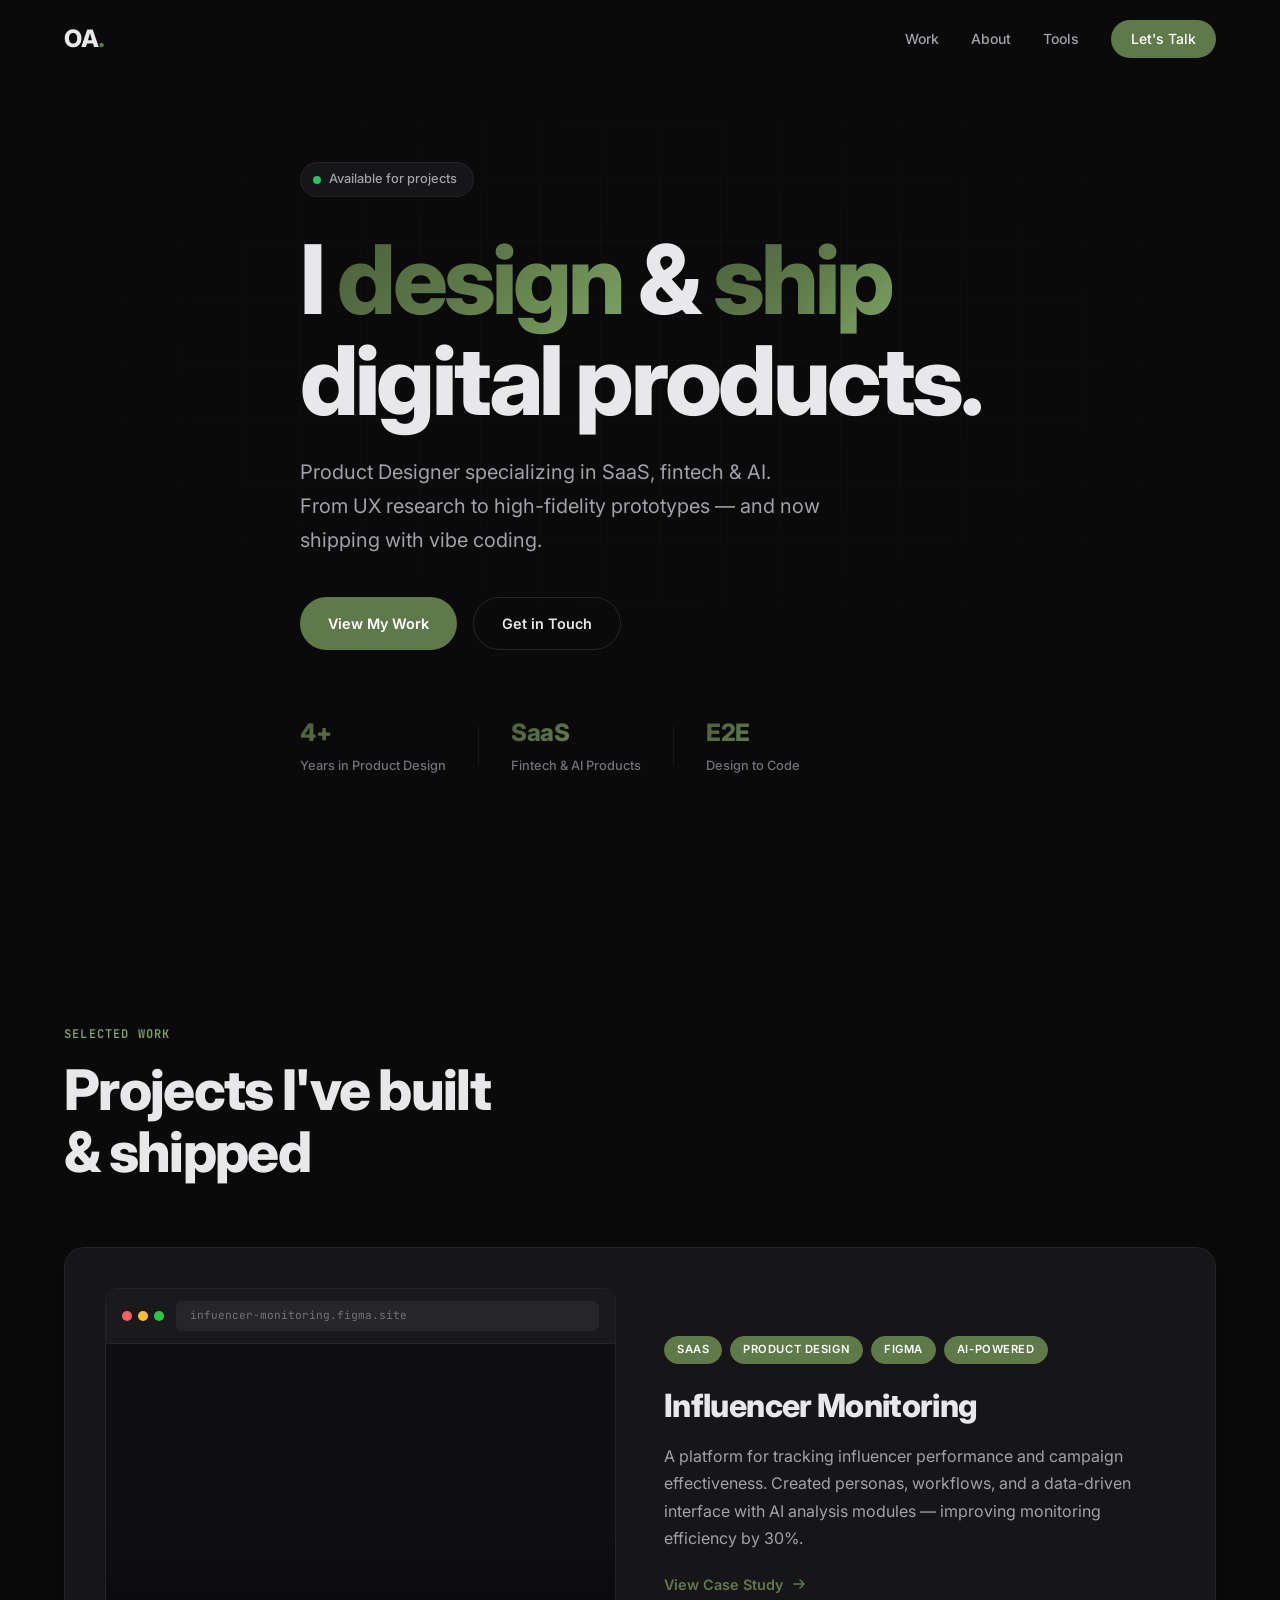
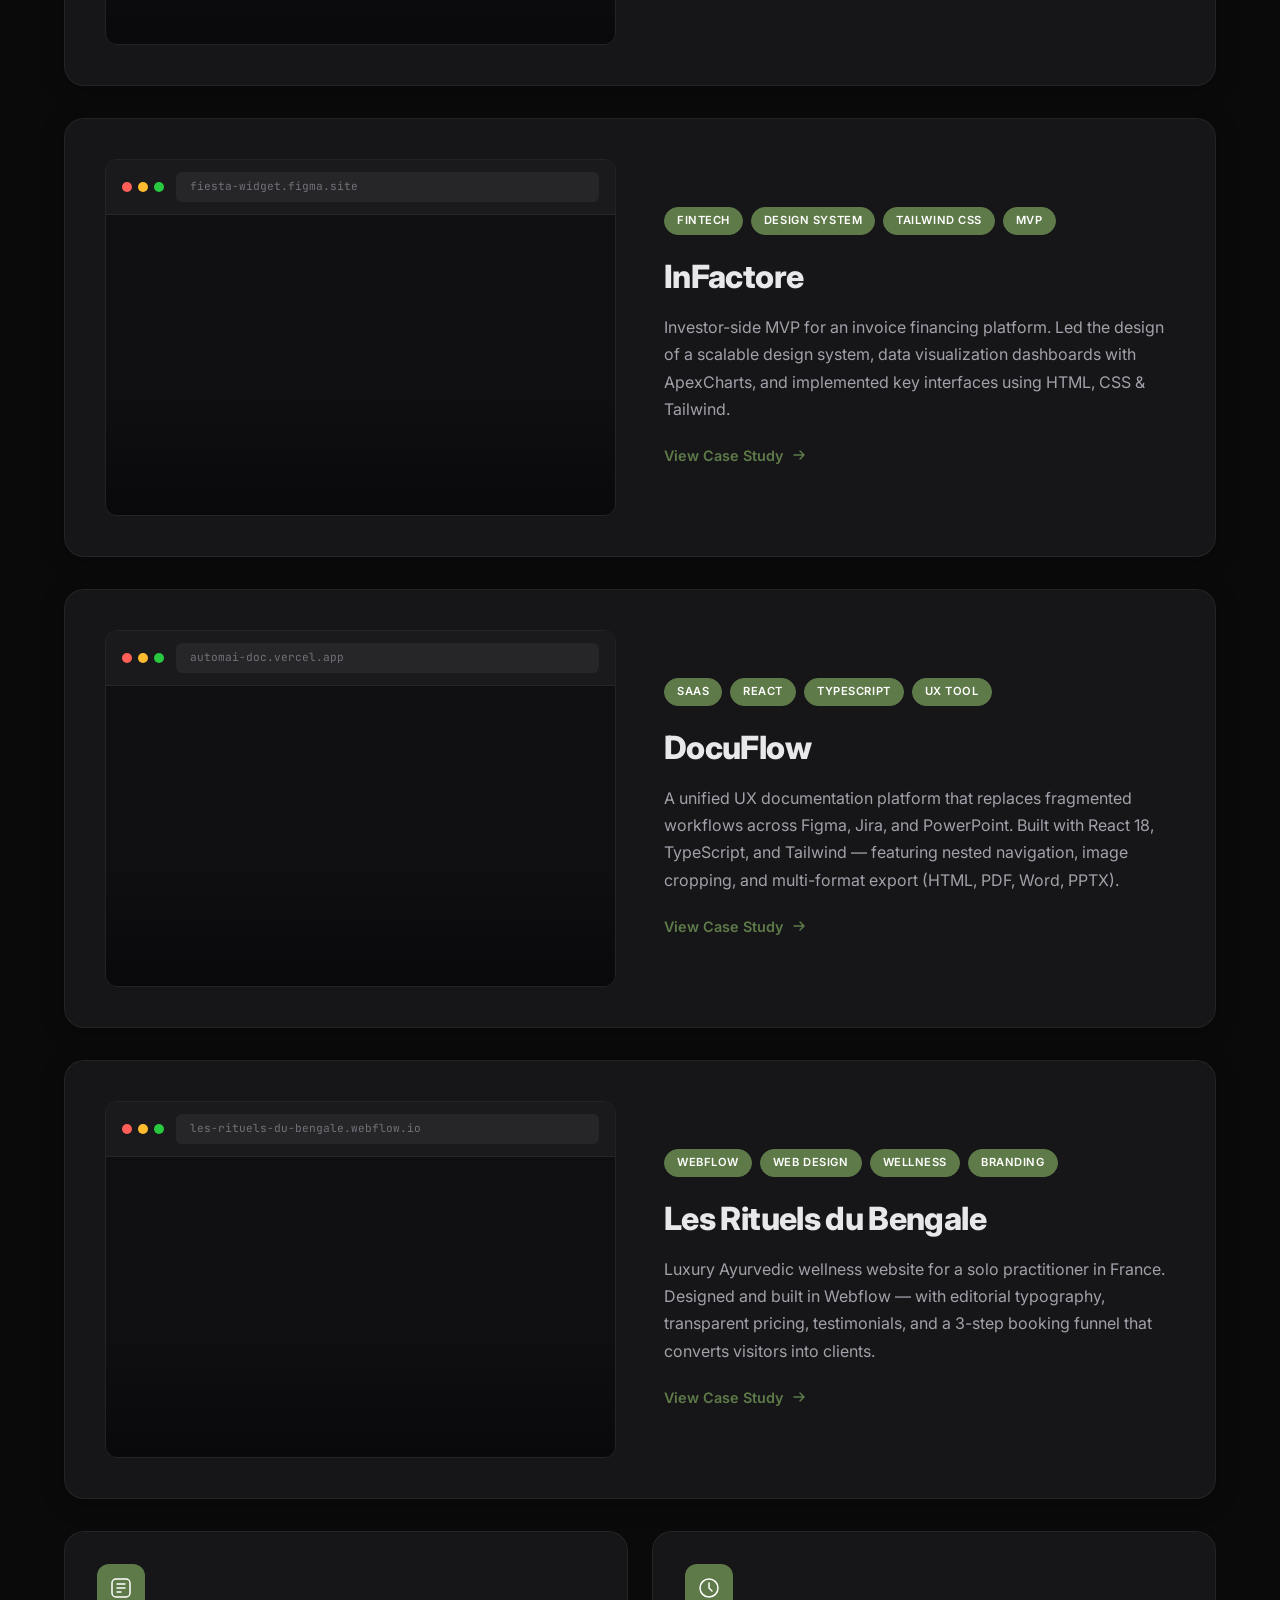
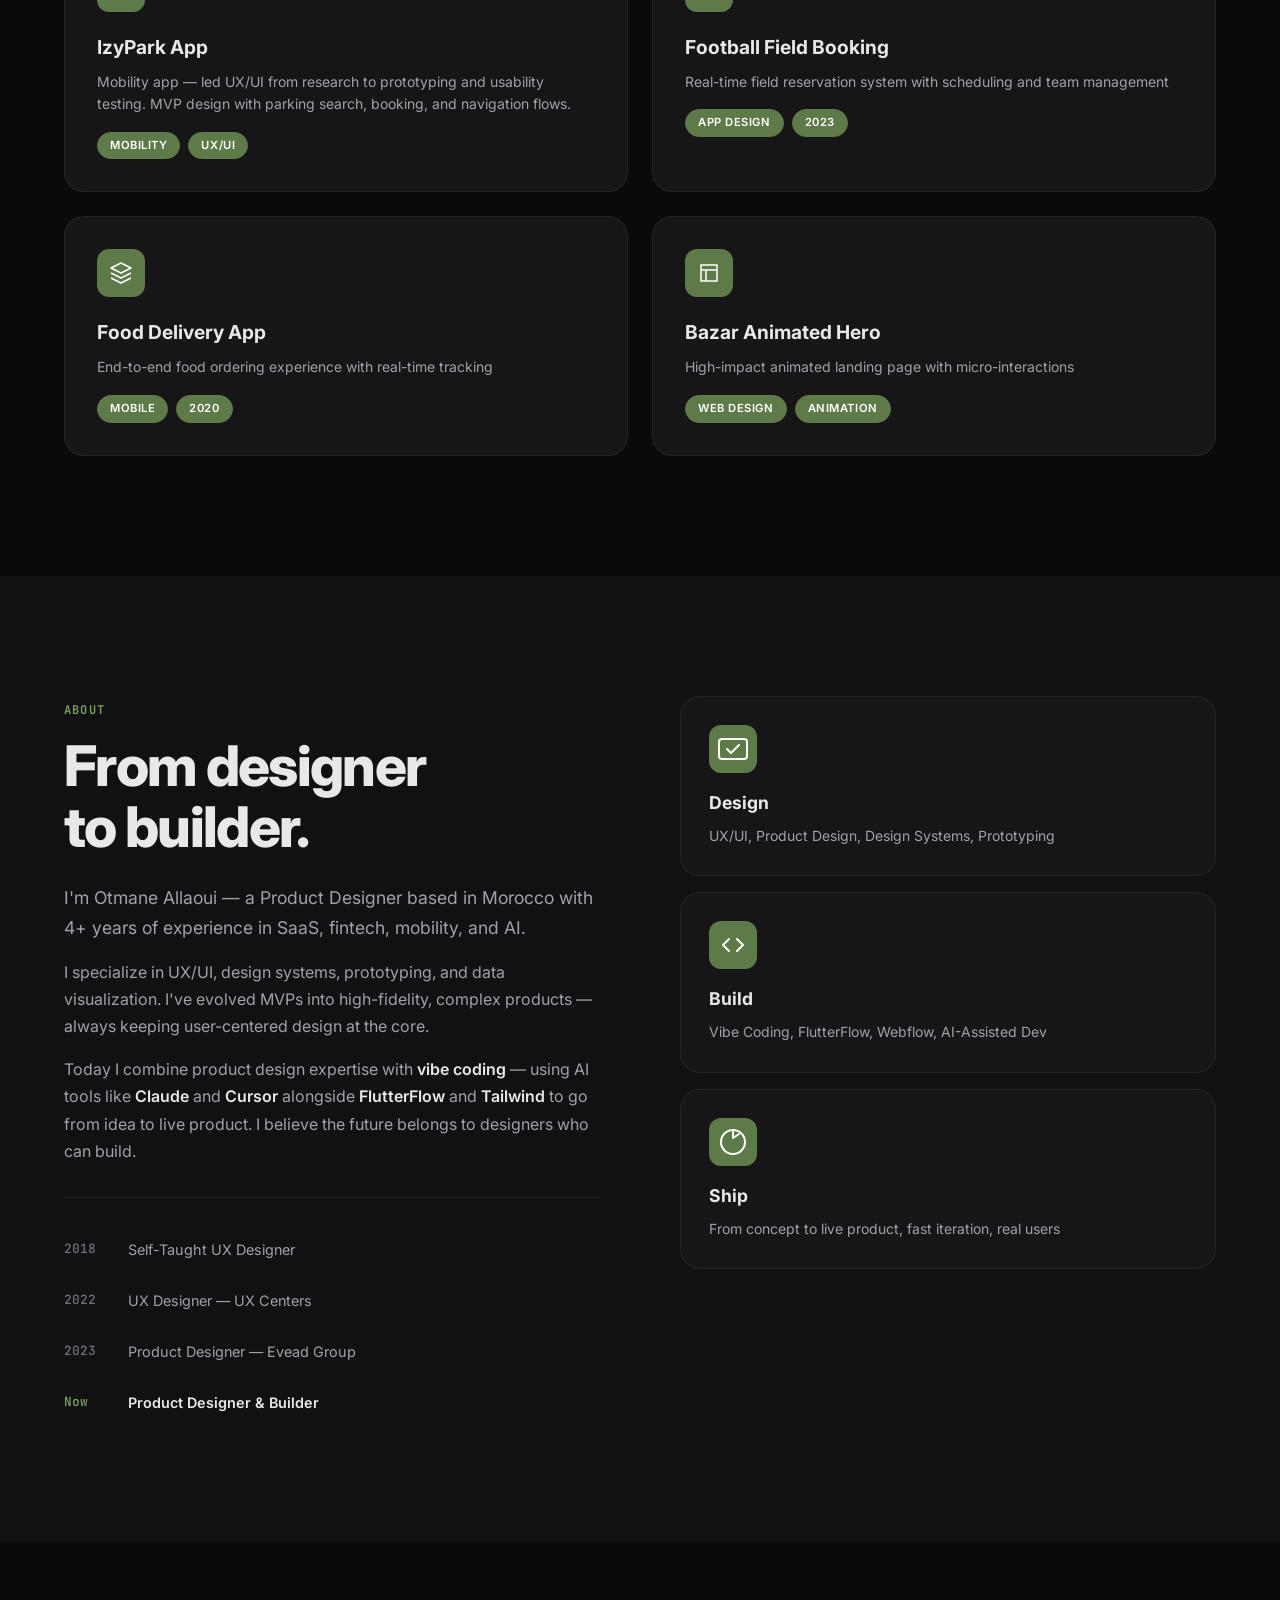
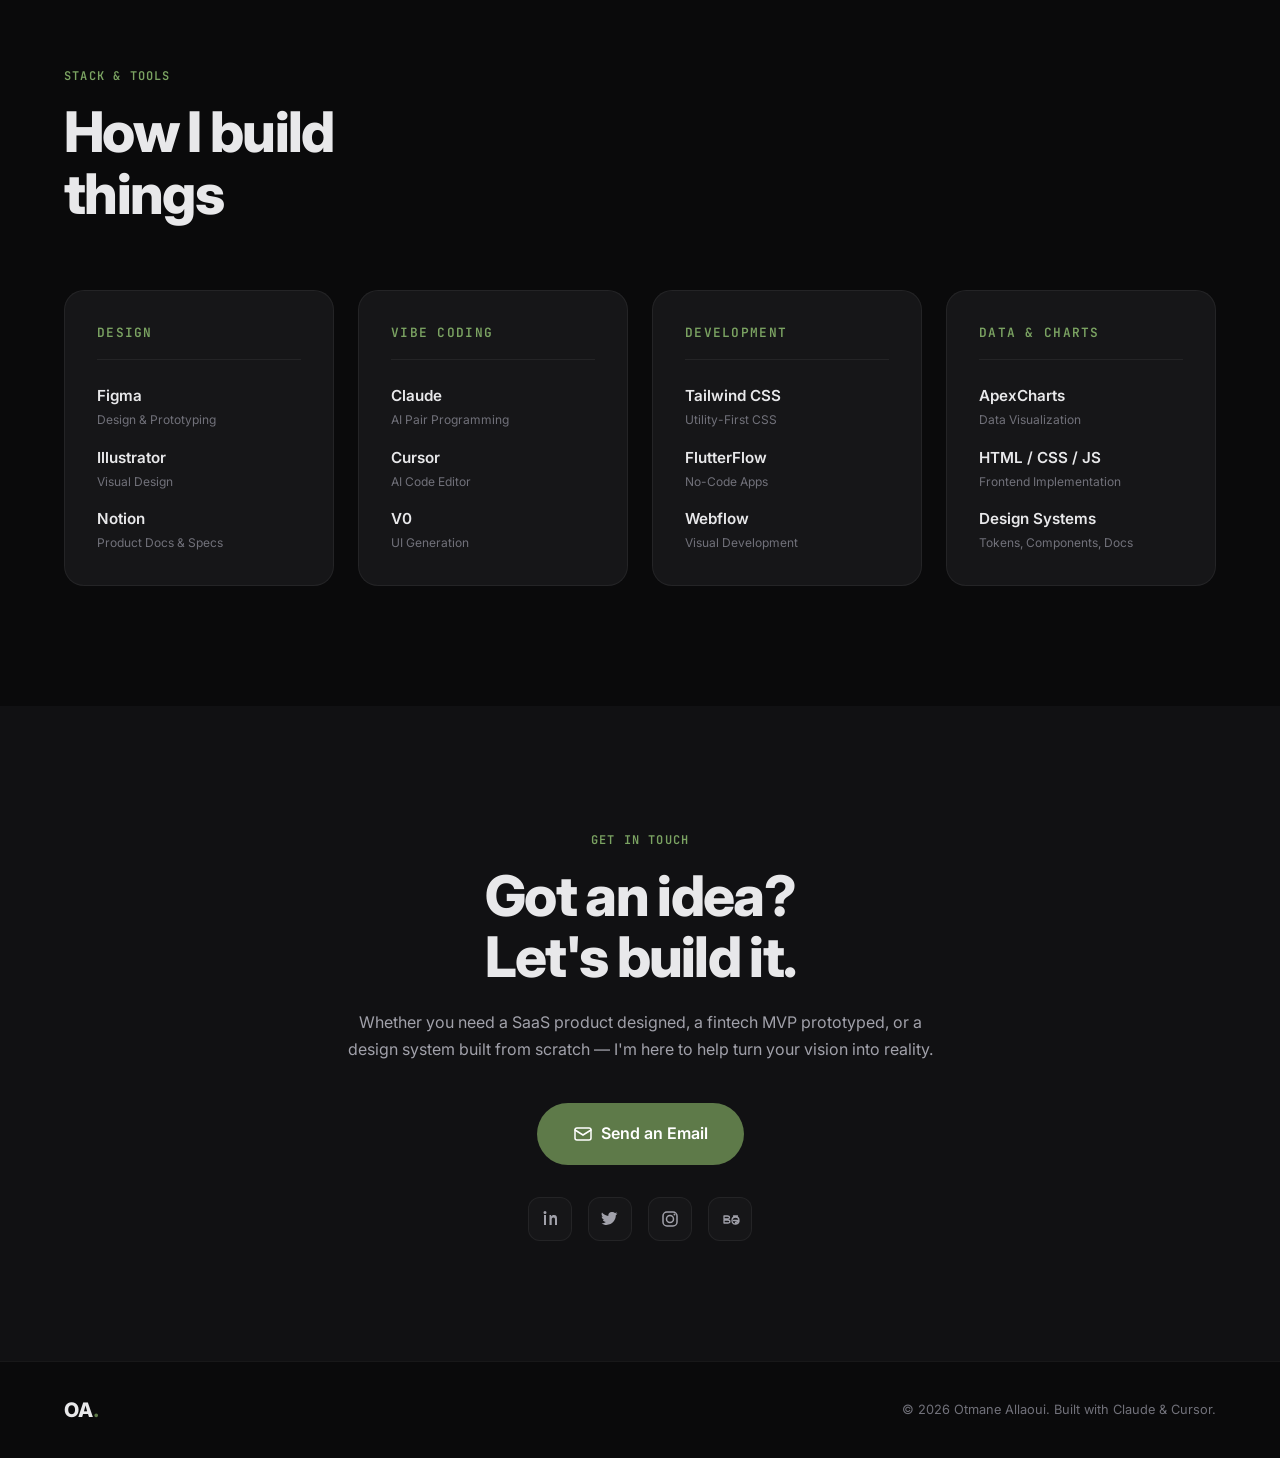
==== index.html @ 497d3f67 "Add Google Analytics (GA4) and Microsoft Clarity to all pages Both scripts added to all 6 HTML pages" ====
<!DOCTYPE html>
<html lang="en">
<head>
    <meta charset="UTF-8">
    <meta name="viewport" content="width=device-width, initial-scale=1.0">
    <title>Otmane Allaoui — Freelance Product Designer | SaaS, Fintech & AI UX/UI</title>
    <meta name="description" content="Freelance Product Designer specializing in SaaS, fintech, and AI products. 4+ years designing UX/UI, design systems, dashboards, and MVPs. Available for hire on Upwork.">
    <meta name="keywords" content="product designer, UX designer, UI designer, freelance designer, SaaS design, fintech UX, AI product design, design systems, Figma expert, dashboard design, MVP design, Upwork designer, Morocco">
    <meta name="author" content="Otmane Allaoui">
    <link rel="canonical" href="https://otmaneallaoui.com/">
    <link rel="icon" type="image/svg+xml" href="favicon.svg">
    <meta name="theme-color" content="#0a0a0b">
    <meta name="robots" content="index, follow">

    <!-- Open Graph / LinkedIn -->
    <meta property="og:type" content="website">
    <meta property="og:url" content="https://otmaneallaoui.com/">
    <meta property="og:title" content="Otmane Allaoui — Freelance Product Designer | SaaS, Fintech & AI">
    <meta property="og:description" content="Freelance Product Designer with 4+ years of experience in SaaS, fintech, and AI. I design and ship digital products — from UX research to high-fidelity prototypes to code.">
    <meta property="og:image" content="https://otmaneallaoui.com/og-image.png">
    <meta property="og:image:width" content="1200">
    <meta property="og:image:height" content="630">
    <meta property="og:locale" content="en_US">
    <meta property="og:site_name" content="Otmane Allaoui Portfolio">

    <!-- Twitter Card -->
    <meta name="twitter:card" content="summary_large_image">
    <meta name="twitter:site" content="@Otmaneallaoui_9">
    <meta name="twitter:creator" content="@Otmaneallaoui_9">
    <meta name="twitter:title" content="Otmane Allaoui — Freelance Product Designer | SaaS, Fintech & AI">
    <meta name="twitter:description" content="Freelance Product Designer with 4+ years of experience in SaaS, fintech, and AI. I design and ship digital products.">
    <meta name="twitter:image" content="https://otmaneallaoui.com/og-image.png">

    <!-- Structured Data: Person -->
    <script type="application/ld+json">
    {
        "@context": "https://schema.org",
        "@type": "Person",
        "name": "Otmane Allaoui",
        "url": "https://otmaneallaoui.com",
        "jobTitle": "Freelance Product Designer",
        "description": "Freelance Product Designer specializing in SaaS, fintech, and AI products. 4+ years of experience in UX/UI design, design systems, data visualization, and MVP development.",
        "knowsAbout": ["Product Design", "UX Design", "UI Design", "Design Systems", "SaaS", "Fintech", "AI Products", "Figma", "Tailwind CSS", "Data Visualization", "Prototyping", "FlutterFlow", "Webflow"],
        "sameAs": [
            "https://www.linkedin.com/in/otmane-allaoui/",
            "https://twitter.com/Otmaneallaoui_9",
            "https://www.instagram.com/allaoui_otmane"
        ],
        "address": {
            "@type": "PostalAddress",
            "addressCountry": "MA"
        },
        "email": "otmane.allaoui98@gmail.com"
    }
    </script>

    <!-- Structured Data: Portfolio -->
    <script type="application/ld+json">
    {
        "@context": "https://schema.org",
        "@type": "WebSite",
        "name": "Otmane Allaoui — Product Design Portfolio",
        "url": "https://otmaneallaoui.com",
        "description": "Portfolio of Otmane Allaoui, a freelance Product Designer specializing in SaaS, fintech, and AI UX/UI design.",
        "author": {
            "@type": "Person",
            "name": "Otmane Allaoui"
        }
    }
    </script>

    <link rel="preconnect" href="https://fonts.googleapis.com">
    <link rel="preconnect" href="https://fonts.gstatic.com" crossorigin>
    <link href="https://fonts.googleapis.com/css2?family=Inter:wght@300;400;500;600;700;800&family=JetBrains+Mono:wght@400;500&display=swap" rel="stylesheet">
    <link rel="stylesheet" href="styles.css">

    <!-- Google Analytics (GA4) — Replace G-XXXXXXXXXX with your Measurement ID -->
    <script async src="https://www.googletagmanager.com/gtag/js?id=G-XXXXXXXXXX"></script>
    <script>
      window.dataLayer = window.dataLayer || [];
      function gtag(){dataLayer.push(arguments);}
      gtag('js', new Date());
      gtag('config', 'G-XXXXXXXXXX');
    </script>

    <!-- Microsoft Clarity — Replace XXXXXXXXXX with your Clarity Project ID -->
    <script type="text/javascript">
      (function(c,l,a,r,i,t,y){
        c[a]=c[a]||function(){(c[a].q=c[a].q||[]).push(arguments)};
        t=l.createElement(r);t.async=1;t.src="https://www.clarity.ms/tag/"+i;
        y=l.getElementsByTagName(r)[0];y.parentNode.insertBefore(t,y);
      })(window,document,"clarity","script","XXXXXXXXXX");
    </script>
</head>
<body>
    <!-- Cursor follower -->
    <div class="cursor-glow" id="cursorGlow"></div>

    <!-- Navigation -->
    <header>
    <nav class="nav" id="nav">
        <div class="nav-inner">
            <a href="#" class="nav-logo">OA<span class="accent">.</span></a>
            <div class="nav-links">
                <a href="#work">Work</a>
                <a href="#about">About</a>
                <a href="#tools">Tools</a>
                <a href="#contact" class="nav-cta">Let's Talk</a>
            </div>
            <button class="nav-toggle" id="navToggle" aria-label="Menu">
                <span></span><span></span>
            </button>
        </div>
    </nav>
    </header>

    <main>

    <!-- Mobile Menu -->
    <div class="mobile-menu" id="mobileMenu">
        <a href="#work">Work</a>
        <a href="#about">About</a>
        <a href="#tools">Tools</a>
        <a href="#contact">Let's Talk</a>
    </div>

    <!-- Hero Section -->
    <section class="hero">
        <div class="hero-content">
            <div class="hero-badge" data-animate="fade-up">
                <span class="badge-dot"></span>
                Available for projects
            </div>
            <h1 data-animate="fade-up" data-delay="100">
                I <span class="gradient-text">design</span> & <span class="gradient-text">ship</span><br>
                digital products.
            </h1>
            <p class="hero-sub" data-animate="fade-up" data-delay="200">
                Product Designer specializing in SaaS, fintech & AI.<br class="hide-mobile">
                From UX research to high-fidelity prototypes — and now shipping with vibe coding.
            </p>
            <div class="hero-actions" data-animate="fade-up" data-delay="300">
                <a href="#work" class="btn btn-primary">View My Work</a>
                <a href="#contact" class="btn btn-ghost">Get in Touch</a>
            </div>
            <div class="hero-stats" data-animate="fade-up" data-delay="400">
                <div class="stat">
                    <span class="stat-number">4+</span>
                    <span class="stat-label">Years in Product Design</span>
                </div>
                <div class="stat-divider"></div>
                <div class="stat">
                    <span class="stat-number">SaaS</span>
                    <span class="stat-label">Fintech &amp; AI Products</span>
                </div>
                <div class="stat-divider"></div>
                <div class="stat">
                    <span class="stat-number">E2E</span>
                    <span class="stat-label">Design to Code</span>
                </div>
            </div>
        </div>
        <div class="hero-grid-bg"></div>
    </section>

    <!-- Work / Projects Section -->
    <section class="section" id="work">
        <div class="container">
            <div class="section-header" data-animate="fade-up">
                <span class="section-label">Selected Work</span>
                <h2>Projects I've built<br>& shipped</h2>
            </div>

            <!-- Featured Project 1: Influencer Monitoring -->
            <a href="case-influencer-monitoring.html" class="project-card featured" data-animate="fade-up">
                <div class="project-card-visual">
                    <div class="project-live-preview">
                        <div class="mockup-browser">
                            <div class="browser-dots"><span></span><span></span><span></span></div>
                            <div class="browser-url">infuencer-monitoring.figma.site</div>
                        </div>
                        <div class="live-preview-frame">
                            <iframe src="https://infuencer-monitoring.figma.site" loading="lazy" title="Influencer Monitoring Preview"></iframe>
                            <div class="live-preview-overlay"></div>
                        </div>
                    </div>
                </div>
                <div class="project-card-info">
                    <div class="project-tags">
                        <span class="tag">SaaS</span>
                        <span class="tag">Product Design</span>
                        <span class="tag">Figma</span>
                        <span class="tag">AI-Powered</span>
                    </div>
                    <h3>Influencer Monitoring</h3>
                    <p>A platform for tracking influencer performance and campaign effectiveness. Created personas, workflows, and a data-driven interface with AI analysis modules — improving monitoring efficiency by 30%.</p>
                    <span class="project-link">View Case Study <svg width="16" height="16" viewBox="0 0 16 16" fill="none"><path d="M3 8h10M9 4l4 4-4 4" stroke="currentColor" stroke-width="1.5" stroke-linecap="round" stroke-linejoin="round"/></svg></span>
                </div>
            </a>

            <!-- Featured Project 2: InFactore -->
            <a href="case-infacto.html" class="project-card featured" data-animate="fade-up">
                <div class="project-card-visual">
                    <div class="project-live-preview">
                        <div class="mockup-browser">
                            <div class="browser-dots"><span></span><span></span><span></span></div>
                            <div class="browser-url">fiesta-widget.figma.site</div>
                        </div>
                        <div class="live-preview-frame">
                            <iframe src="https://fiesta-widget-31934268.figma.site/" loading="lazy" title="Infacto Live Preview"></iframe>
                            <div class="live-preview-overlay"></div>
                        </div>
                    </div>
                </div>
                <div class="project-card-info">
                    <div class="project-tags">
                        <span class="tag">Fintech</span>
                        <span class="tag">Design System</span>
                        <span class="tag">Tailwind CSS</span>
                        <span class="tag">MVP</span>
                    </div>
                    <h3>InFactore</h3>
                    <p>Investor-side MVP for an invoice financing platform. Led the design of a scalable design system, data visualization dashboards with ApexCharts, and implemented key interfaces using HTML, CSS & Tailwind.</p>
                    <span class="project-link">View Case Study <svg width="16" height="16" viewBox="0 0 16 16" fill="none"><path d="M3 8h10M9 4l4 4-4 4" stroke="currentColor" stroke-width="1.5" stroke-linecap="round" stroke-linejoin="round"/></svg></span>
                </div>
            </a>

            <!-- Featured Project 3: DocuFlow -->
            <a href="case-docuflow.html" class="project-card featured" data-animate="fade-up">
                <div class="project-card-visual">
                    <div class="project-live-preview">
                        <div class="mockup-browser">
                            <div class="browser-dots"><span></span><span></span><span></span></div>
                            <div class="browser-url">automai-doc.vercel.app</div>
                        </div>
                        <div class="live-preview-frame">
                            <iframe src="https://automai-doc.vercel.app/" loading="lazy" title="DocuFlow UX Documentation Preview"></iframe>
                            <div class="live-preview-overlay"></div>
                        </div>
                    </div>
                </div>
                <div class="project-card-info">
                    <div class="project-tags">
                        <span class="tag">SaaS</span>
                        <span class="tag">React</span>
                        <span class="tag">TypeScript</span>
                        <span class="tag">UX Tool</span>
                    </div>
                    <h3>DocuFlow</h3>
                    <p>A unified UX documentation platform that replaces fragmented workflows across Figma, Jira, and PowerPoint. Built with React 18, TypeScript, and Tailwind — featuring nested navigation, image cropping, and multi-format export (HTML, PDF, Word, PPTX).</p>
                    <span class="project-link">View Case Study <svg width="16" height="16" viewBox="0 0 16 16" fill="none"><path d="M3 8h10M9 4l4 4-4 4" stroke="currentColor" stroke-width="1.5" stroke-linecap="round" stroke-linejoin="round"/></svg></span>
                </div>
            </a>

            <!-- Featured Project 4: Les Rituels du Bengale -->
            <a href="case-rituels-du-bengale.html" class="project-card featured" data-animate="fade-up">
                <div class="project-card-visual">
                    <div class="project-live-preview">
                        <div class="mockup-browser">
                            <div class="browser-dots"><span></span><span></span><span></span></div>
                            <div class="browser-url">les-rituels-du-bengale.webflow.io</div>
                        </div>
                        <div class="live-preview-frame">
                            <iframe src="https://les-rituels-du-bengale.webflow.io/" loading="lazy" title="Les Rituels du Bengale Preview"></iframe>
                            <div class="live-preview-overlay"></div>
                        </div>
                    </div>
                </div>
                <div class="project-card-info">
                    <div class="project-tags">
                        <span class="tag">Webflow</span>
                        <span class="tag">Web Design</span>
                        <span class="tag">Wellness</span>
                        <span class="tag">Branding</span>
                    </div>
                    <h3>Les Rituels du Bengale</h3>
                    <p>Luxury Ayurvedic wellness website for a solo practitioner in France. Designed and built in Webflow — with editorial typography, transparent pricing, testimonials, and a 3-step booking funnel that converts visitors into clients.</p>
                    <span class="project-link">View Case Study <svg width="16" height="16" viewBox="0 0 16 16" fill="none"><path d="M3 8h10M9 4l4 4-4 4" stroke="currentColor" stroke-width="1.5" stroke-linecap="round" stroke-linejoin="round"/></svg></span>
                </div>
            </a>

            <!-- Other Projects Grid -->
            <div class="projects-grid" data-animate="fade-up">
                <div class="project-card-small">
                    <div class="project-icon">
                        <svg width="24" height="24" viewBox="0 0 24 24" fill="none"><rect x="3" y="3" width="18" height="18" rx="4" stroke="currentColor" stroke-width="1.5"/><path d="M8 12h8M8 8h8M8 16h4" stroke="currentColor" stroke-width="1.5" stroke-linecap="round"/></svg>
                    </div>
                    <h4>IzyPark App</h4>
                    <p>Mobility app — led UX/UI from research to prototyping and usability testing. MVP design with parking search, booking, and navigation flows.</p>
                    <div class="project-tags">
                        <span class="tag">Mobility</span>
                        <span class="tag">UX/UI</span>
                    </div>
                </div>
                <div class="project-card-small">
                    <div class="project-icon">
                        <svg width="24" height="24" viewBox="0 0 24 24" fill="none"><circle cx="12" cy="12" r="9" stroke="currentColor" stroke-width="1.5"/><path d="M12 7v5l3 3" stroke="currentColor" stroke-width="1.5" stroke-linecap="round"/></svg>
                    </div>
                    <h4>Football Field Booking</h4>
                    <p>Real-time field reservation system with scheduling and team management</p>
                    <div class="project-tags">
                        <span class="tag">App Design</span>
                        <span class="tag">2023</span>
                    </div>
                </div>
                <div class="project-card-small">
                    <div class="project-icon">
                        <svg width="24" height="24" viewBox="0 0 24 24" fill="none"><path d="M12 2L2 7l10 5 10-5-10-5z" stroke="currentColor" stroke-width="1.5" stroke-linejoin="round"/><path d="M2 17l10 5 10-5M2 12l10 5 10-5" stroke="currentColor" stroke-width="1.5" stroke-linejoin="round"/></svg>
                    </div>
                    <h4>Food Delivery App</h4>
                    <p>End-to-end food ordering experience with real-time tracking</p>
                    <div class="project-tags">
                        <span class="tag">Mobile</span>
                        <span class="tag">2020</span>
                    </div>
                </div>
                <div class="project-card-small">
                    <div class="project-icon">
                        <svg width="24" height="24" viewBox="0 0 24 24" fill="none"><path d="M4 4h16v16H4z" stroke="currentColor" stroke-width="1.5"/><path d="M4 9h16M9 9v11" stroke="currentColor" stroke-width="1.5"/></svg>
                    </div>
                    <h4>Bazar Animated Hero</h4>
                    <p>High-impact animated landing page with micro-interactions</p>
                    <div class="project-tags">
                        <span class="tag">Web Design</span>
                        <span class="tag">Animation</span>
                    </div>
                </div>
            </div>
        </div>
    </section>

    <!-- About Section -->
    <section class="section section-dark" id="about">
        <div class="container">
            <div class="about-grid">
                <div class="about-content" data-animate="fade-up">
                    <span class="section-label">About</span>
                    <h2>From designer<br>to builder.</h2>
                    <p class="about-lead">
                        I'm Otmane Allaoui — a Product Designer based in Morocco with 4+ years of experience in SaaS, fintech, mobility, and AI.
                    </p>
                    <p>
                        I specialize in UX/UI, design systems, prototyping, and data visualization. I've evolved MVPs into high-fidelity, complex products — always keeping user-centered design at the core.
                    </p>
                    <p>
                        Today I combine product design expertise with <strong>vibe coding</strong> — using AI tools like <strong>Claude</strong> and <strong>Cursor</strong> alongside <strong>FlutterFlow</strong> and <strong>Tailwind</strong> to go from idea to live product. I believe the future belongs to designers who can build.
                    </p>
                    <div class="about-timeline">
                        <div class="timeline-item">
                            <span class="timeline-year">2018</span>
                            <span class="timeline-role">Self-Taught UX Designer</span>
                        </div>
                        <div class="timeline-item">
                            <span class="timeline-year">2022</span>
                            <span class="timeline-role">UX Designer — UX Centers</span>
                        </div>
                        <div class="timeline-item">
                            <span class="timeline-year">2023</span>
                            <span class="timeline-role">Product Designer — Evead Group</span>
                        </div>
                        <div class="timeline-item active">
                            <span class="timeline-year">Now</span>
                            <span class="timeline-role">Product Designer & Builder</span>
                        </div>
                    </div>
                </div>
                <div class="about-visual" data-animate="fade-up" data-delay="200">
                    <div class="about-card-stack">
                        <div class="about-card">
                            <div class="card-icon">
                                <svg width="32" height="32" viewBox="0 0 32 32" fill="none"><rect x="2" y="6" width="28" height="20" rx="3" stroke="currentColor" stroke-width="2"/><path d="M10 16l4 4 8-8" stroke="currentColor" stroke-width="2" stroke-linecap="round" stroke-linejoin="round"/></svg>
                            </div>
                            <h4>Design</h4>
                            <p>UX/UI, Product Design, Design Systems, Prototyping</p>
                        </div>
                        <div class="about-card">
                            <div class="card-icon">
                                <svg width="32" height="32" viewBox="0 0 32 32" fill="none"><path d="M12 10l-6 6 6 6M20 10l6 6-6 6" stroke="currentColor" stroke-width="2" stroke-linecap="round" stroke-linejoin="round"/></svg>
                            </div>
                            <h4>Build</h4>
                            <p>Vibe Coding, FlutterFlow, Webflow, AI-Assisted Dev</p>
                        </div>
                        <div class="about-card">
                            <div class="card-icon">
                                <svg width="32" height="32" viewBox="0 0 32 32" fill="none"><path d="M16 4v8l6-4" stroke="currentColor" stroke-width="2" stroke-linecap="round" stroke-linejoin="round"/><circle cx="16" cy="16" r="12" stroke="currentColor" stroke-width="2"/></svg>
                            </div>
                            <h4>Ship</h4>
                            <p>From concept to live product, fast iteration, real users</p>
                        </div>
                    </div>
                </div>
            </div>
        </div>
    </section>

    <!-- Tools Section -->
    <section class="section" id="tools">
        <div class="container">
            <div class="section-header" data-animate="fade-up">
                <span class="section-label">Stack & Tools</span>
                <h2>How I build<br>things</h2>
            </div>
            <div class="tools-grid" data-animate="fade-up">
                <div class="tool-category">
                    <h4>Design</h4>
                    <div class="tool-list">
                        <div class="tool-item">
                            <span class="tool-name">Figma</span>
                            <span class="tool-desc">Design & Prototyping</span>
                        </div>
                        <div class="tool-item">
                            <span class="tool-name">Illustrator</span>
                            <span class="tool-desc">Visual Design</span>
                        </div>
                        <div class="tool-item">
                            <span class="tool-name">Notion</span>
                            <span class="tool-desc">Product Docs & Specs</span>
                        </div>
                    </div>
                </div>
                <div class="tool-category">
                    <h4>Vibe Coding</h4>
                    <div class="tool-list">
                        <div class="tool-item">
                            <span class="tool-name">Claude</span>
                            <span class="tool-desc">AI Pair Programming</span>
                        </div>
                        <div class="tool-item">
                            <span class="tool-name">Cursor</span>
                            <span class="tool-desc">AI Code Editor</span>
                        </div>
                        <div class="tool-item">
                            <span class="tool-name">V0</span>
                            <span class="tool-desc">UI Generation</span>
                        </div>
                    </div>
                </div>
                <div class="tool-category">
                    <h4>Development</h4>
                    <div class="tool-list">
                        <div class="tool-item">
                            <span class="tool-name">Tailwind CSS</span>
                            <span class="tool-desc">Utility-First CSS</span>
                        </div>
                        <div class="tool-item">
                            <span class="tool-name">FlutterFlow</span>
                            <span class="tool-desc">No-Code Apps</span>
                        </div>
                        <div class="tool-item">
                            <span class="tool-name">Webflow</span>
                            <span class="tool-desc">Visual Development</span>
                        </div>
                    </div>
                </div>
                <div class="tool-category">
                    <h4>Data & Charts</h4>
                    <div class="tool-list">
                        <div class="tool-item">
                            <span class="tool-name">ApexCharts</span>
                            <span class="tool-desc">Data Visualization</span>
                        </div>
                        <div class="tool-item">
                            <span class="tool-name">HTML / CSS / JS</span>
                            <span class="tool-desc">Frontend Implementation</span>
                        </div>
                        <div class="tool-item">
                            <span class="tool-name">Design Systems</span>
                            <span class="tool-desc">Tokens, Components, Docs</span>
                        </div>
                    </div>
                </div>
            </div>
        </div>
    </section>

    <!-- Contact Section -->
    <section class="section section-dark" id="contact">
        <div class="container">
            <div class="contact-content" data-animate="fade-up">
                <span class="section-label">Get in Touch</span>
                <h2>Got an idea?<br>Let's build it.</h2>
                <p class="contact-desc">
                    Whether you need a SaaS product designed, a fintech MVP prototyped, or a design system built from scratch — I'm here to help turn your vision into reality.
                </p>
                <div class="contact-actions">
                    <a href="mailto:otmane.allaoui98@gmail.com" class="btn btn-primary btn-large">
                        <svg width="20" height="20" viewBox="0 0 20 20" fill="none"><rect x="2" y="4" width="16" height="12" rx="2" stroke="currentColor" stroke-width="1.5"/><path d="M2 6l8 5 8-5" stroke="currentColor" stroke-width="1.5" stroke-linecap="round"/></svg>
                        Send an Email
                    </a>
                </div>
                <div class="social-links">
                    <a href="https://www.linkedin.com/in/otmane-allaoui/" target="_blank" rel="noopener" aria-label="LinkedIn">
                        <svg width="20" height="20" viewBox="0 0 20 20" fill="none"><path d="M4 6h2v10H4V6zm1-4a1.5 1.5 0 110 3 1.5 1.5 0 010-3zm4 4h2v1.4C11.4 6.6 12.6 6 14 6c2.5 0 3 1.6 3 3.8V16h-2v-5.6c0-1.3-.5-2-1.5-2-1.2 0-1.8.8-1.8 2V16H9.5V6z" fill="currentColor"/></svg>
                    </a>
                    <a href="https://twitter.com/Otmaneallaoui_9" target="_blank" rel="noopener" aria-label="Twitter">
                        <svg width="20" height="20" viewBox="0 0 20 20" fill="none"><path d="M17.5 4.5c-.6.3-1.2.5-1.9.6.7-.4 1.2-1 1.4-1.8-.6.4-1.3.7-2.1.8A3.3 3.3 0 0011.6 3c-1.8 0-3.3 1.5-3.3 3.3 0 .3 0 .5.1.7C5.7 6.8 3.5 5.5 2 3.6c-.3.5-.4 1-.4 1.6 0 1.1.6 2.1 1.5 2.7-.5 0-1-.2-1.4-.4v.1c0 1.6 1.1 2.9 2.6 3.2-.3.1-.6.1-.9.1-.2 0-.4 0-.6-.1.4 1.3 1.6 2.2 3.1 2.2-1.1.9-2.5 1.4-4.1 1.4H1.5c1.5.9 3.2 1.5 5 1.5 6 0 9.3-5 9.3-9.3v-.4c.7-.5 1.2-1 1.7-1.7z" fill="currentColor"/></svg>
                    </a>
                    <a href="https://www.instagram.com/allaoui_otmane" target="_blank" rel="noopener" aria-label="Instagram">
                        <svg width="20" height="20" viewBox="0 0 20 20" fill="none"><rect x="3" y="3" width="14" height="14" rx="4" stroke="currentColor" stroke-width="1.5"/><circle cx="10" cy="10" r="3.5" stroke="currentColor" stroke-width="1.5"/><circle cx="14.5" cy="5.5" r="1" fill="currentColor"/></svg>
                    </a>
                    <a href="https://www.behance.net/" target="_blank" rel="noopener" aria-label="Behance">
                        <svg width="20" height="20" viewBox="0 0 20 20" fill="none"><path d="M7.5 10c1.1 0 2-.4 2-1.5S8.6 7 7.5 7H4v3h3.5zm.3 1H4v3h3.8c1.2 0 2.1-.5 2.1-1.5S9 11 7.8 11zM13.5 7h4M15.5 13.5c.8 0 1.5-.4 1.8-1h1.7c-.5 1.5-1.8 2.5-3.5 2.5-2 0-3.5-1.5-3.5-3.5s1.5-3.5 3.5-3.5 3.5 1.5 3.5 3.5H13.5" stroke="currentColor" stroke-width="1.3" stroke-linecap="round" stroke-linejoin="round"/></svg>
                    </a>
                </div>
            </div>
        </div>
    </section>

    </main>

    <!-- Footer -->
    <footer class="footer">
        <div class="container">
            <div class="footer-inner">
                <span class="footer-logo">OA<span class="accent">.</span></span>
                <span class="footer-copy">&copy; 2026 Otmane Allaoui. Built with Claude & Cursor.</span>
            </div>
        </div>
    </footer>

    <script src="script.js" defer></script>
</body>
</html>
---- styles.css ----
/* ========================================
   OTMANE ALLAOUI — PORTFOLIO STYLES
   Modern dark theme with glass & gradients
   ======================================== */

/* --- Reset & Base --- */
*, *::before, *::after { margin: 0; padding: 0; box-sizing: border-box; }

:root {
    --bg: #0a0a0b;
    --bg-elevated: #111113;
    --bg-card: #161618;
    --bg-card-hover: #1c1c1f;
    --surface: #1e1e21;
    --border: rgba(255,255,255,0.06);
    --border-hover: rgba(255,255,255,0.12);
    --text: #e8e8ea;
    --text-secondary: #a1a1aa;
    --text-muted: #71717a;
    --accent: #5E7A49;
    --accent-light: #7BA362;
    --accent-glow: rgba(94,122,73,0.15);
    --gradient-1: linear-gradient(135deg, #4A5D3A, #5E7A49, #7BA362);
    --gradient-2: linear-gradient(135deg, #4A5D3A 0%, #7BA362 100%);
    --radius: 12px;
    --radius-lg: 20px;
    --radius-full: 9999px;
    --font: 'Inter', -apple-system, BlinkMacSystemFont, sans-serif;
    --font-mono: 'JetBrains Mono', monospace;
    --transition: 0.3s cubic-bezier(0.4, 0, 0.2, 1);
    --shadow: 0 4px 24px rgba(0,0,0,0.3);
    --shadow-lg: 0 8px 48px rgba(0,0,0,0.4);
}

html {
    scroll-behavior: smooth;
    -webkit-font-smoothing: antialiased;
    -moz-osx-font-smoothing: grayscale;
}

body {
    font-family: var(--font);
    background: var(--bg);
    color: var(--text);
    line-height: 1.6;
    overflow-x: hidden;
}

a { color: inherit; text-decoration: none; }
img { max-width: 100%; display: block; }
button { background: none; border: none; cursor: pointer; font: inherit; color: inherit; }

::selection {
    background: var(--accent);
    color: white;
}

/* --- Cursor Glow --- */
.cursor-glow {
    position: fixed;
    width: 600px;
    height: 600px;
    border-radius: 50%;
    background: radial-gradient(circle, var(--accent-glow) 0%, transparent 70%);
    pointer-events: none;
    z-index: 0;
    transform: translate(-50%, -50%);
    opacity: 0;
    transition: opacity 0.5s ease;
}

/* --- Layout --- */
.container { max-width: 1200px; margin: 0 auto; padding: 0 24px; }
.container-wide { max-width: 1400px; margin: 0 auto; padding: 0 24px; }
.container-narrow { max-width: 800px; margin: 0 auto; padding: 0 24px; }

/* --- Navigation --- */
.nav {
    position: fixed;
    top: 0;
    left: 0;
    right: 0;
    z-index: 100;
    padding: 20px 0;
    transition: var(--transition);
}

.nav.scrolled {
    padding: 12px 0;
    background: rgba(10,10,11,0.85);
    backdrop-filter: blur(20px);
    -webkit-backdrop-filter: blur(20px);
    border-bottom: 1px solid var(--border);
}

.nav-inner {
    max-width: 1200px;
    margin: 0 auto;
    padding: 0 24px;
    display: flex;
    align-items: center;
    justify-content: space-between;
}

.nav-logo {
    font-size: 1.5rem;
    font-weight: 800;
    letter-spacing: -0.02em;
}

.accent { color: var(--accent); }

.nav-links {
    display: flex;
    align-items: center;
    gap: 32px;
}

.nav-links a {
    font-size: 0.875rem;
    font-weight: 500;
    color: var(--text-secondary);
    transition: color var(--transition);
}

.nav-links a:hover { color: var(--text); }

.nav-cta {
    background: var(--accent) !important;
    color: white !important;
    padding: 8px 20px;
    border-radius: var(--radius-full);
    font-size: 0.875rem;
    font-weight: 600;
    transition: all var(--transition) !important;
}

.nav-cta:hover {
    background: var(--accent-light) !important;
    transform: translateY(-1px);
    box-shadow: 0 4px 20px var(--accent-glow);
}

.nav-toggle {
    display: none;
    flex-direction: column;
    gap: 6px;
    padding: 4px;
}

.nav-toggle span {
    width: 24px;
    height: 2px;
    background: var(--text);
    border-radius: 2px;
    transition: var(--transition);
}

.mobile-menu {
    position: fixed;
    top: 0;
    left: 0;
    right: 0;
    bottom: 0;
    z-index: 99;
    background: rgba(10,10,11,0.95);
    backdrop-filter: blur(20px);
    display: flex;
    flex-direction: column;
    align-items: center;
    justify-content: center;
    gap: 32px;
    opacity: 0;
    pointer-events: none;
    transition: opacity var(--transition);
}

.mobile-menu.active {
    opacity: 1;
    pointer-events: all;
}

.mobile-menu a {
    font-size: 1.5rem;
    font-weight: 600;
    color: var(--text-secondary);
    transition: color var(--transition);
}

.mobile-menu a:hover { color: var(--text); }

/* --- Hero --- */
.hero {
    min-height: 100vh;
    display: flex;
    align-items: center;
    position: relative;
    padding: 120px 0 80px;
}

.hero-content {
    max-width: 1200px;
    margin: 0 auto;
    padding: 0 24px;
    position: relative;
    z-index: 1;
}

.hero-badge {
    display: inline-flex;
    align-items: center;
    gap: 8px;
    padding: 6px 16px 6px 12px;
    background: var(--bg-card);
    border: 1px solid var(--border);
    border-radius: var(--radius-full);
    font-size: 0.8rem;
    font-weight: 500;
    color: var(--text-secondary);
    margin-bottom: 32px;
}

.badge-dot {
    width: 8px;
    height: 8px;
    border-radius: 50%;
    background: #22c55e;
    animation: pulse-dot 2s ease-in-out infinite;
}

@keyframes pulse-dot {
    0%, 100% { opacity: 1; box-shadow: 0 0 0 0 rgba(34,197,94,0.4); }
    50% { opacity: 0.8; box-shadow: 0 0 0 6px rgba(34,197,94,0); }
}

.hero h1 {
    font-size: clamp(3rem, 8vw, 6rem);
    font-weight: 800;
    letter-spacing: -0.04em;
    line-height: 1.05;
    margin-bottom: 24px;
}

.gradient-text {
    background: var(--gradient-1);
    -webkit-background-clip: text;
    -webkit-text-fill-color: transparent;
    background-clip: text;
}

.hero-sub {
    font-size: clamp(1rem, 2vw, 1.25rem);
    color: var(--text-secondary);
    max-width: 560px;
    line-height: 1.7;
    margin-bottom: 40px;
}

.hide-mobile { display: inline; }

.hero-actions {
    display: flex;
    gap: 16px;
    margin-bottom: 64px;
}

/* --- Buttons --- */
.btn {
    display: inline-flex;
    align-items: center;
    gap: 8px;
    padding: 14px 28px;
    border-radius: var(--radius-full);
    font-size: 0.9rem;
    font-weight: 600;
    transition: all var(--transition);
    cursor: pointer;
    border: none;
}

.btn-primary {
    background: var(--accent);
    color: white;
}

.btn-primary:hover {
    background: var(--accent-light);
    transform: translateY(-2px);
    box-shadow: 0 8px 30px var(--accent-glow);
}

.btn-ghost {
    background: transparent;
    color: var(--text);
    border: 1px solid var(--border-hover);
}

.btn-ghost:hover {
    border-color: var(--text-muted);
    transform: translateY(-2px);
}

.btn-large {
    padding: 18px 36px;
    font-size: 1rem;
}

/* --- Stats --- */
.hero-stats {
    display: flex;
    align-items: center;
    gap: 32px;
}

.stat-number {
    display: block;
    font-size: 1.5rem;
    font-weight: 800;
    letter-spacing: -0.02em;
    background: var(--gradient-1);
    -webkit-background-clip: text;
    -webkit-text-fill-color: transparent;
    background-clip: text;
}

.stat-label {
    font-size: 0.8rem;
    color: var(--text-muted);
    font-weight: 500;
}

.stat-divider {
    width: 1px;
    height: 40px;
    background: var(--border);
}

/* --- Hero grid background --- */
.hero-grid-bg {
    position: absolute;
    inset: 0;
    background-image:
        linear-gradient(rgba(255,255,255,0.02) 1px, transparent 1px),
        linear-gradient(90deg, rgba(255,255,255,0.02) 1px, transparent 1px);
    background-size: 60px 60px;
    mask-image: radial-gradient(ellipse 80% 60% at 50% 40%, black 20%, transparent 70%);
    -webkit-mask-image: radial-gradient(ellipse 80% 60% at 50% 40%, black 20%, transparent 70%);
}

/* --- Sections --- */
.section {
    padding: 120px 0;
    position: relative;
}

.section-dark {
    background: var(--bg-elevated);
}

.section-header {
    margin-bottom: 64px;
}

.section-label {
    display: inline-block;
    font-size: 0.75rem;
    font-weight: 600;
    text-transform: uppercase;
    letter-spacing: 0.1em;
    color: var(--accent-light);
    margin-bottom: 16px;
    font-family: var(--font-mono);
}

.section-header h2,
.case-block h2 {
    font-size: clamp(2rem, 5vw, 3.5rem);
    font-weight: 800;
    letter-spacing: -0.03em;
    line-height: 1.1;
}

/* --- Project Cards --- */
.project-card {
    display: grid;
    grid-template-columns: 1fr 1fr;
    gap: 48px;
    align-items: center;
    background: var(--bg-card);
    border: 1px solid var(--border);
    border-radius: var(--radius-lg);
    padding: 40px;
    margin-bottom: 32px;
    transition: all var(--transition);
    cursor: pointer;
    box-shadow: var(--shadow);
}

.project-card:hover {
    border-color: var(--border-hover);
    background: var(--bg-card-hover);
    transform: translateY(-4px);
    box-shadow: var(--shadow-lg);
}

.project-card:hover .project-link { color: var(--accent-light); gap: 12px; }

.project-tags {
    display: flex;
    flex-wrap: wrap;
    gap: 8px;
    margin-bottom: 16px;
}

.tag {
    padding: 4px 12px;
    border-radius: var(--radius-full);
    font-size: 0.7rem;
    font-weight: 600;
    text-transform: uppercase;
    letter-spacing: 0.05em;
    background: var(--accent);
    color: #fff;
    border: 1px solid var(--accent);
}

.project-card-info h3 {
    font-size: 2rem;
    font-weight: 800;
    letter-spacing: -0.02em;
    margin-bottom: 12px;
}

.project-card-info p {
    color: var(--text-secondary);
    line-height: 1.7;
    margin-bottom: 20px;
}

.project-link {
    display: inline-flex;
    align-items: center;
    gap: 8px;
    font-size: 0.9rem;
    font-weight: 600;
    color: var(--accent);
    transition: all var(--transition);
}

/* --- Live Preview --- */
.project-live-preview {
    border-radius: var(--radius);
    overflow: hidden;
    border: 1px solid var(--border);
}

.live-preview-frame {
    position: relative;
    height: 300px;
    overflow: hidden;
    background: #0f0f12;
}

.live-preview-frame iframe {
    width: 200%;
    height: 200%;
    border: none;
    transform: scale(0.5);
    transform-origin: top left;
    pointer-events: none;
}

.live-preview-overlay {
    position: absolute;
    inset: 0;
    background: linear-gradient(180deg, transparent 60%, rgba(0,0,0,0.4) 100%);
    pointer-events: none;
}

/* --- Mockups --- */
.project-mockup {
    border-radius: var(--radius);
    overflow: hidden;
}

.mockup-browser {
    background: #1a1a1d;
    padding: 12px 16px;
    display: flex;
    align-items: center;
    gap: 12px;
    border-bottom: 1px solid rgba(255,255,255,0.06);
}

.browser-dots {
    display: flex;
    gap: 6px;
}

.browser-dots span {
    width: 10px;
    height: 10px;
    border-radius: 50%;
}

.browser-dots span:nth-child(1) { background: #ff5f57; }
.browser-dots span:nth-child(2) { background: #febc2e; }
.browser-dots span:nth-child(3) { background: #28c840; }

.browser-url {
    flex: 1;
    background: rgba(255,255,255,0.05);
    padding: 6px 14px;
    border-radius: 6px;
    font-size: 0.7rem;
    color: var(--text-muted);
    font-family: var(--font-mono);
}

.mockup-screen {
    background: #0f0f12;
    padding: 20px;
    min-height: 260px;
}

/* Mock Dashboard */
.mock-dashboard {
    display: grid;
    grid-template-columns: 48px 1fr;
    gap: 16px;
    height: 100%;
}

.mock-sidebar {
    display: flex;
    flex-direction: column;
    gap: 12px;
    padding-top: 8px;
}

.mock-nav-item {
    width: 32px;
    height: 32px;
    border-radius: 8px;
    background: rgba(255,255,255,0.04);
}

.mock-nav-item.active {
    background: rgba(74,93,58,0.2);
    border: 1px solid rgba(74,93,58,0.4);
}

.mock-logo-area {
    width: 32px;
    height: 32px;
    border-radius: 8px;
    background: var(--gradient-1);
    margin-bottom: 8px;
}

.mock-main {
    display: flex;
    flex-direction: column;
    gap: 12px;
}

.mock-header-bar {
    height: 24px;
    background: rgba(255,255,255,0.04);
    border-radius: 6px;
    width: 60%;
}

.mock-cards {
    display: grid;
    grid-template-columns: repeat(3, 1fr);
    gap: 8px;
}

.mock-stat-card {
    background: rgba(255,255,255,0.03);
    border: 1px solid var(--border);
    border-radius: 8px;
    padding: 12px;
}

.mock-stat-card.highlight {
    border-color: rgba(74,93,58,0.3);
    background: rgba(74,93,58,0.15);
}

.mock-stat-value {
    height: 16px;
    width: 60%;
    background: rgba(255,255,255,0.1);
    border-radius: 4px;
    margin-bottom: 6px;
}

.mock-stat-label {
    height: 8px;
    width: 80%;
    background: rgba(255,255,255,0.04);
    border-radius: 4px;
}

.mock-chart {
    flex: 1;
    min-height: 80px;
    background: rgba(255,255,255,0.02);
    border: 1px solid var(--border);
    border-radius: 8px;
    position: relative;
    overflow: hidden;
}

.mock-chart::after {
    content: '';
    position: absolute;
    bottom: 0;
    left: 0;
    right: 0;
    height: 60%;
    background: linear-gradient(180deg, transparent, var(--accent-glow));
    border-radius: 0 0 8px 8px;
}

/* Mock Widget */
.mock-widget-layout {
    display: flex;
    flex-direction: column;
    gap: 12px;
    padding: 8px;
}

.mock-widget-header {
    height: 32px;
    background: rgba(255,255,255,0.04);
    border-radius: 8px;
}

.mock-event-card {
    height: 48px;
    background: rgba(255,255,255,0.03);
    border: 1px solid var(--border);
    border-radius: 8px;
}

.mock-widget-cta {
    height: 36px;
    background: var(--gradient-1);
    border-radius: 8px;
    opacity: 0.6;
}

/* --- Projects Grid (smaller cards) --- */
.projects-grid {
    display: grid;
    grid-template-columns: repeat(2, 1fr);
    gap: 24px;
    margin-top: 32px;
}

.project-card-small {
    background: var(--bg-card);
    border: 1px solid var(--border);
    border-radius: var(--radius-lg);
    padding: 32px;
    transition: all var(--transition);
}

.project-card-small:hover {
    border-color: var(--border-hover);
    background: var(--bg-card-hover);
    transform: translateY(-2px);
}

.project-icon {
    width: 48px;
    height: 48px;
    border-radius: 12px;
    background: var(--accent);
    border: none;
    display: flex;
    align-items: center;
    justify-content: center;
    color: #fff;
    margin-bottom: 20px;
}

.project-card-small h4 {
    font-size: 1.2rem;
    font-weight: 700;
    margin-bottom: 8px;
}

.project-card-small p {
    font-size: 0.875rem;
    color: var(--text-secondary);
    line-height: 1.6;
    margin-bottom: 16px;
}

.project-card-small .project-tags { margin-bottom: 0; }

/* --- About Section --- */
.about-grid {
    display: grid;
    grid-template-columns: 1fr 1fr;
    gap: 80px;
    align-items: start;
}

.about-content h2 {
    font-size: clamp(2rem, 5vw, 3.5rem);
    font-weight: 800;
    letter-spacing: -0.03em;
    line-height: 1.1;
    margin-bottom: 24px;
}

.about-lead {
    font-size: 1.1rem;
    color: var(--text);
    line-height: 1.7;
    margin-bottom: 16px;
}

.about-content p {
    color: var(--text-secondary);
    line-height: 1.7;
    margin-bottom: 16px;
}

.about-content strong {
    color: var(--text);
    font-weight: 600;
}

.about-timeline {
    display: flex;
    flex-direction: column;
    gap: 12px;
    margin-top: 32px;
    padding-top: 32px;
    border-top: 1px solid var(--border);
}

.timeline-item {
    display: flex;
    align-items: center;
    gap: 16px;
    padding: 8px 0;
}

.timeline-year {
    font-family: var(--font-mono);
    font-size: 0.8rem;
    font-weight: 500;
    color: var(--text-muted);
    width: 48px;
    flex-shrink: 0;
}

.timeline-role {
    font-size: 0.9rem;
    color: var(--text-secondary);
}

.timeline-item.active .timeline-year {
    color: var(--accent-light);
}

.timeline-item.active .timeline-role {
    color: var(--text);
    font-weight: 600;
}

/* About cards */
.about-card-stack {
    display: flex;
    flex-direction: column;
    gap: 16px;
}

.about-card {
    background: var(--bg-card);
    border: 1px solid var(--border);
    border-radius: var(--radius-lg);
    padding: 28px;
    transition: all var(--transition);
}

.about-card:hover {
    border-color: var(--border-hover);
    transform: translateY(-2px);
}

.card-icon {
    width: 48px;
    height: 48px;
    border-radius: 12px;
    background: var(--accent);
    border: none;
    display: flex;
    align-items: center;
    justify-content: center;
    color: #fff;
    margin-bottom: 16px;
}

.about-card h4 {
    font-size: 1.1rem;
    font-weight: 700;
    margin-bottom: 8px;
}

.about-card p {
    font-size: 0.875rem;
    color: var(--text-secondary);
    line-height: 1.6;
}

/* --- Tools Section --- */
.tools-grid {
    display: grid;
    grid-template-columns: repeat(4, 1fr);
    gap: 24px;
}

.tool-category {
    background: var(--bg-card);
    border: 1px solid var(--border);
    border-radius: var(--radius-lg);
    padding: 32px;
    transition: all var(--transition);
}

.tool-category:hover {
    border-color: var(--border-hover);
}

.tool-category h4 {
    font-size: 0.8rem;
    font-weight: 600;
    text-transform: uppercase;
    letter-spacing: 0.1em;
    color: var(--accent-light);
    font-family: var(--font-mono);
    margin-bottom: 24px;
    padding-bottom: 16px;
    border-bottom: 1px solid var(--border);
}

.tool-list {
    display: flex;
    flex-direction: column;
    gap: 16px;
}

.tool-item {
    display: flex;
    flex-direction: column;
    gap: 2px;
}

.tool-name {
    font-size: 0.95rem;
    font-weight: 600;
    color: var(--text);
}

.tool-desc {
    font-size: 0.75rem;
    color: var(--text-muted);
}

/* --- Contact Section --- */
.contact-content {
    text-align: center;
    max-width: 600px;
    margin: 0 auto;
}

.contact-content h2 {
    font-size: clamp(2rem, 5vw, 3.5rem);
    font-weight: 800;
    letter-spacing: -0.03em;
    line-height: 1.1;
    margin-bottom: 20px;
}

.contact-desc {
    color: var(--text-secondary);
    line-height: 1.7;
    margin-bottom: 40px;
}

.contact-actions {
    margin-bottom: 32px;
}

.social-links {
    display: flex;
    justify-content: center;
    gap: 16px;
}

.social-links a {
    width: 44px;
    height: 44px;
    border-radius: 12px;
    background: var(--bg-card);
    border: 1px solid var(--border);
    display: flex;
    align-items: center;
    justify-content: center;
    color: var(--text-secondary);
    transition: all var(--transition);
}

.social-links a:hover {
    border-color: var(--accent);
    color: var(--accent-light);
    transform: translateY(-2px);
}

/* --- Footer --- */
.footer {
    padding: 32px 0;
    border-top: 1px solid var(--border);
}

.footer-inner {
    display: flex;
    align-items: center;
    justify-content: space-between;
}

.footer-logo {
    font-size: 1.25rem;
    font-weight: 800;
}

.footer-copy {
    font-size: 0.8rem;
    color: var(--text-muted);
}

/* ========================================
   CASE STUDY PAGES
   ======================================== */

.case-hero {
    padding: 160px 0 80px;
    position: relative;
}

.back-link {
    display: inline-flex;
    align-items: center;
    gap: 8px;
    font-size: 0.875rem;
    color: var(--text-muted);
    margin-bottom: 40px;
    transition: color var(--transition);
}

.back-link:hover { color: var(--text); }

.case-hero-content {
    margin-bottom: 48px;
}

.case-hero-content h1 {
    font-size: clamp(3rem, 8vw, 5.5rem);
    font-weight: 800;
    letter-spacing: -0.04em;
    line-height: 1.05;
    margin-bottom: 20px;
}

.case-hero-desc {
    font-size: 1.2rem;
    color: var(--text-secondary);
    max-width: 600px;
    line-height: 1.7;
}

.case-meta {
    display: flex;
    gap: 48px;
    padding-top: 32px;
    border-top: 1px solid var(--border);
}

.meta-label {
    display: block;
    font-size: 0.7rem;
    font-weight: 600;
    text-transform: uppercase;
    letter-spacing: 0.1em;
    color: var(--text-muted);
    font-family: var(--font-mono);
    margin-bottom: 4px;
}

.meta-value {
    font-size: 0.9rem;
    font-weight: 500;
    color: var(--text);
}

.meta-value a {
    color: var(--accent-light);
    transition: color var(--transition);
}

.meta-value a:hover { color: var(--accent); }

/* Case Visual */
.case-visual {
    padding-bottom: 80px;
}

.case-mockup-large {
    border-radius: var(--radius-lg);
    overflow: hidden;
    border: 1px solid var(--border);
    box-shadow: var(--shadow-lg);
}

.mockup-browser.large {
    padding: 14px 20px;
}

.mockup-screen.large-screen {
    min-height: 420px;
    padding: 24px;
}

.mock-dashboard.large-dash {
    grid-template-columns: 56px 1fr;
}

.mock-cards {
    grid-template-columns: repeat(3, 1fr);
}

.large-dash .mock-cards {
    grid-template-columns: repeat(4, 1fr);
}

.mock-chart.large-chart {
    min-height: 140px;
}

.mock-table {
    display: flex;
    flex-direction: column;
    gap: 4px;
}

.mock-table-row {
    height: 32px;
    background: rgba(255,255,255,0.02);
    border-radius: 6px;
}

.mock-table-row.header {
    background: rgba(255,255,255,0.05);
}

/* Infacto screen */
.infacto-screen { min-height: 380px; }

.large-widget {
    max-width: 480px;
    margin: 0 auto;
    gap: 16px;
    padding: 16px;
}

.large-header {
    height: auto;
    background: none;
    padding: 0;
}

.mock-widget-title {
    height: 20px;
    width: 50%;
    background: rgba(255,255,255,0.08);
    border-radius: 4px;
    margin-bottom: 12px;
}

.mock-widget-tabs {
    display: flex;
    gap: 8px;
}

.mock-widget-tabs span {
    height: 28px;
    flex: 1;
    background: rgba(255,255,255,0.04);
    border-radius: 6px;
}

.mock-widget-tabs span.active {
    background: var(--accent-glow);
    border: 1px solid rgba(74,93,58,0.3);
}

.mock-event-card.large-event {
    display: grid;
    grid-template-columns: 48px 1fr 36px;
    gap: 12px;
    align-items: center;
    padding: 12px;
    height: auto;
}

.mock-event-date {
    width: 48px;
    height: 48px;
    background: var(--accent-glow);
    border: 1px solid rgba(74,93,58,0.2);
    border-radius: 8px;
}

.mock-event-title {
    height: 12px;
    width: 70%;
    background: rgba(255,255,255,0.1);
    border-radius: 4px;
    margin-bottom: 6px;
}

.mock-event-desc {
    height: 8px;
    width: 90%;
    background: rgba(255,255,255,0.04);
    border-radius: 4px;
}

.mock-event-action {
    width: 36px;
    height: 36px;
    background: rgba(255,255,255,0.04);
    border-radius: 8px;
}

.large-cta {
    height: 44px;
    margin-top: 8px;
}

/* --- Case Sections --- */
.case-section {
    padding: 80px 0;
}

.case-section.section-dark {
    background: var(--bg-elevated);
}

.case-block .section-label {
    margin-bottom: 16px;
}

.case-block h2 {
    margin-bottom: 20px;
}

.case-block p {
    color: var(--text-secondary);
    line-height: 1.8;
    font-size: 1.05rem;
    margin-bottom: 16px;
}

/* Case Highlights */
.case-highlights {
    display: grid;
    grid-template-columns: repeat(3, 1fr);
    gap: 24px;
    margin-top: 40px;
}

.highlight-item {
    background: var(--bg-card);
    border: 1px solid var(--border);
    border-radius: var(--radius);
    padding: 24px;
    text-align: center;
}

.highlight-number {
    display: block;
    font-size: 2rem;
    font-weight: 800;
    background: var(--gradient-1);
    -webkit-background-clip: text;
    -webkit-text-fill-color: transparent;
    background-clip: text;
    margin-bottom: 8px;
}

.highlight-label {
    font-size: 0.8rem;
    color: var(--text-muted);
}

/* Case Features */
.case-features {
    display: flex;
    flex-direction: column;
    gap: 80px;
}

.case-feature {
    display: grid;
    grid-template-columns: 1fr 1fr;
    gap: 64px;
    align-items: center;
}

.case-feature.reverse {
    direction: rtl;
}

.case-feature.reverse > * {
    direction: ltr;
}

.feature-visual {
    background: var(--bg-card);
    border: 1px solid var(--border);
    border-radius: var(--radius-lg);
    padding: 32px;
    min-height: 280px;
    display: flex;
    align-items: center;
    justify-content: center;
}

.feature-mock {
    width: 100%;
}

.feature-number {
    display: block;
    font-family: var(--font-mono);
    font-size: 0.8rem;
    font-weight: 600;
    color: var(--accent-light);
    margin-bottom: 12px;
}

.feature-content h3 {
    font-size: 1.5rem;
    font-weight: 700;
    margin-bottom: 12px;
}

.feature-content p {
    color: var(--text-secondary);
    line-height: 1.7;
}

/* Feature mock internals */
.mock-search-bar {
    height: 36px;
    background: rgba(255,255,255,0.04);
    border: 1px solid var(--border);
    border-radius: 8px;
    margin-bottom: 12px;
}

.mock-filter-row {
    display: flex;
    gap: 8px;
    margin-bottom: 16px;
}

.mock-filter-row span {
    height: 24px;
    flex: 1;
    background: rgba(255,255,255,0.03);
    border-radius: 6px;
}

.mock-influencer-grid {
    display: grid;
    grid-template-columns: repeat(3, 1fr);
    gap: 8px;
}

.mock-influencer-card {
    height: 80px;
    background: rgba(255,255,255,0.02);
    border: 1px solid var(--border);
    border-radius: 8px;
}

.mock-chart-area {
    margin-bottom: 16px;
}

.mock-line-chart {
    height: 120px;
    background: rgba(255,255,255,0.02);
    border: 1px solid var(--border);
    border-radius: 8px;
    position: relative;
    overflow: hidden;
}

.mock-line-chart::after {
    content: '';
    position: absolute;
    bottom: 0;
    left: 0;
    right: 0;
    height: 60%;
    background: linear-gradient(180deg, transparent, var(--accent-glow));
}

.mock-metrics-row {
    display: grid;
    grid-template-columns: repeat(3, 1fr);
    gap: 8px;
}

.mock-metric {
    height: 48px;
    background: rgba(255,255,255,0.02);
    border: 1px solid var(--border);
    border-radius: 8px;
}

.mock-kanban {
    display: grid;
    grid-template-columns: repeat(3, 1fr);
    gap: 12px;
}

.mock-kanban-col {
    display: flex;
    flex-direction: column;
    gap: 8px;
}

.mock-kanban-header {
    height: 24px;
    background: rgba(255,255,255,0.06);
    border-radius: 6px;
}

.mock-kanban-card {
    height: 56px;
    background: rgba(255,255,255,0.02);
    border: 1px solid var(--border);
    border-radius: 8px;
}

/* Widget feature mocks */
.mock-embed-code {
    background: #0d0d10;
    border: 1px solid var(--border);
    border-radius: 8px;
    padding: 20px;
    font-family: var(--font-mono);
    font-size: 0.75rem;
    color: var(--accent-light);
    display: flex;
    flex-direction: column;
    gap: 4px;
}

.mock-theme-switch {
    display: flex;
    gap: 16px;
}

.mock-widget-mini {
    flex: 1;
    height: 160px;
    border-radius: 12px;
    border: 1px solid var(--border);
}

.mock-widget-mini.light {
    background: rgba(255,255,255,0.08);
}

.mock-widget-mini.dark {
    background: rgba(0,0,0,0.3);
}

.mock-responsive-stack {
    display: flex;
    align-items: flex-end;
    justify-content: center;
    gap: 12px;
}

.mock-device {
    background: rgba(255,255,255,0.03);
    border: 1px solid var(--border);
    border-radius: 8px;
}

.mock-device.desktop { width: 140px; height: 100px; }
.mock-device.tablet { width: 80px; height: 110px; }
.mock-device.mobile { width: 50px; height: 90px; }

/* Process Steps */
.process-steps {
    margin-top: 40px;
    display: flex;
    flex-direction: column;
    gap: 24px;
}

.process-step {
    display: flex;
    gap: 20px;
    align-items: flex-start;
}

.step-number {
    width: 40px;
    height: 40px;
    min-width: 40px;
    border-radius: 12px;
    background: var(--accent);
    border: none;
    display: flex;
    align-items: center;
    justify-content: center;
    font-family: var(--font-mono);
    font-size: 0.85rem;
    font-weight: 700;
    color: #fff;
}

.step-content h4 {
    font-size: 1rem;
    font-weight: 700;
    margin-bottom: 4px;
}

.step-content p {
    font-size: 0.875rem !important;
    color: var(--text-secondary);
    line-height: 1.6;
}

/* Case Results */
.case-results {
    display: flex;
    flex-direction: column;
    gap: 24px;
    margin-top: 32px;
}

.result-item {
    display: flex;
    gap: 16px;
    align-items: flex-start;
}

.result-icon {
    width: 40px;
    height: 40px;
    min-width: 40px;
    border-radius: 12px;
    background: rgba(34,197,94,0.1);
    border: 1px solid rgba(34,197,94,0.2);
    display: flex;
    align-items: center;
    justify-content: center;
    color: #22c55e;
}

.result-item h4 {
    font-size: 1rem;
    font-weight: 700;
    margin-bottom: 4px;
}

.result-item p {
    font-size: 0.875rem !important;
    margin-bottom: 0 !important;
}

/* Next Project */
.next-project {
    text-align: center;
    padding: 40px 0;
}

.next-project-link h2 {
    font-size: clamp(2rem, 5vw, 3.5rem);
    font-weight: 800;
    letter-spacing: -0.03em;
    margin-bottom: 16px;
    transition: color var(--transition);
}

.next-project-link:hover h2 {
    color: var(--accent-light);
}

/* ========================================
   ANIMATIONS
   ======================================== */

[data-animate] {
    opacity: 0;
    transform: translateY(24px);
    transition: opacity 0.6s cubic-bezier(0.4, 0, 0.2, 1),
                transform 0.6s cubic-bezier(0.4, 0, 0.2, 1);
}

[data-animate].visible {
    opacity: 1;
    transform: translateY(0);
}

/* ========================================
   RESPONSIVE
   ======================================== */

@media (max-width: 1024px) {
    .tools-grid { grid-template-columns: repeat(2, 1fr); }
    .about-grid { grid-template-columns: 1fr; gap: 48px; }
    .case-feature { grid-template-columns: 1fr; gap: 32px; }
    .case-feature.reverse { direction: ltr; }
}

@media (max-width: 768px) {
    .nav-links { display: none; }
    .nav-toggle { display: flex; }

    .hero { padding: 100px 0 60px; min-height: auto; }
    .hero h1 { font-size: 2.5rem; }
    .hero-sub { font-size: 1rem; }
    .hide-mobile { display: none; }

    .hero-actions { flex-direction: column; }
    .hero-actions .btn { justify-content: center; }

    .hero-stats { flex-direction: column; gap: 16px; align-items: flex-start; }
    .stat-divider { width: 40px; height: 1px; }

    .section { padding: 80px 0; }

    .project-card {
        grid-template-columns: 1fr;
        gap: 24px;
        padding: 24px;
    }

    .projects-grid { grid-template-columns: 1fr; }

    .tools-grid { grid-template-columns: 1fr; }

    .case-meta {
        flex-wrap: wrap;
        gap: 24px;
    }

    .case-highlights { grid-template-columns: 1fr; }

    .mockup-screen.large-screen { min-height: 260px; padding: 16px; }
    .large-dash .mock-cards { grid-template-columns: repeat(2, 1fr); }

    .case-hero { padding: 120px 0 60px; }
    .case-hero-content h1 { font-size: 2.5rem; }
}

@media (max-width: 480px) {
    .hero h1 { font-size: 2rem; }
    .section-header h2,
    .case-block h2,
    .about-content h2,
    .contact-content h2 {
        font-size: 1.75rem;
    }
    .project-card-info h3 { font-size: 1.5rem; }
    .mock-cards { grid-template-columns: 1fr; }
    .mock-influencer-grid { grid-template-columns: repeat(2, 1fr); }
    .mock-kanban { grid-template-columns: 1fr; }
}
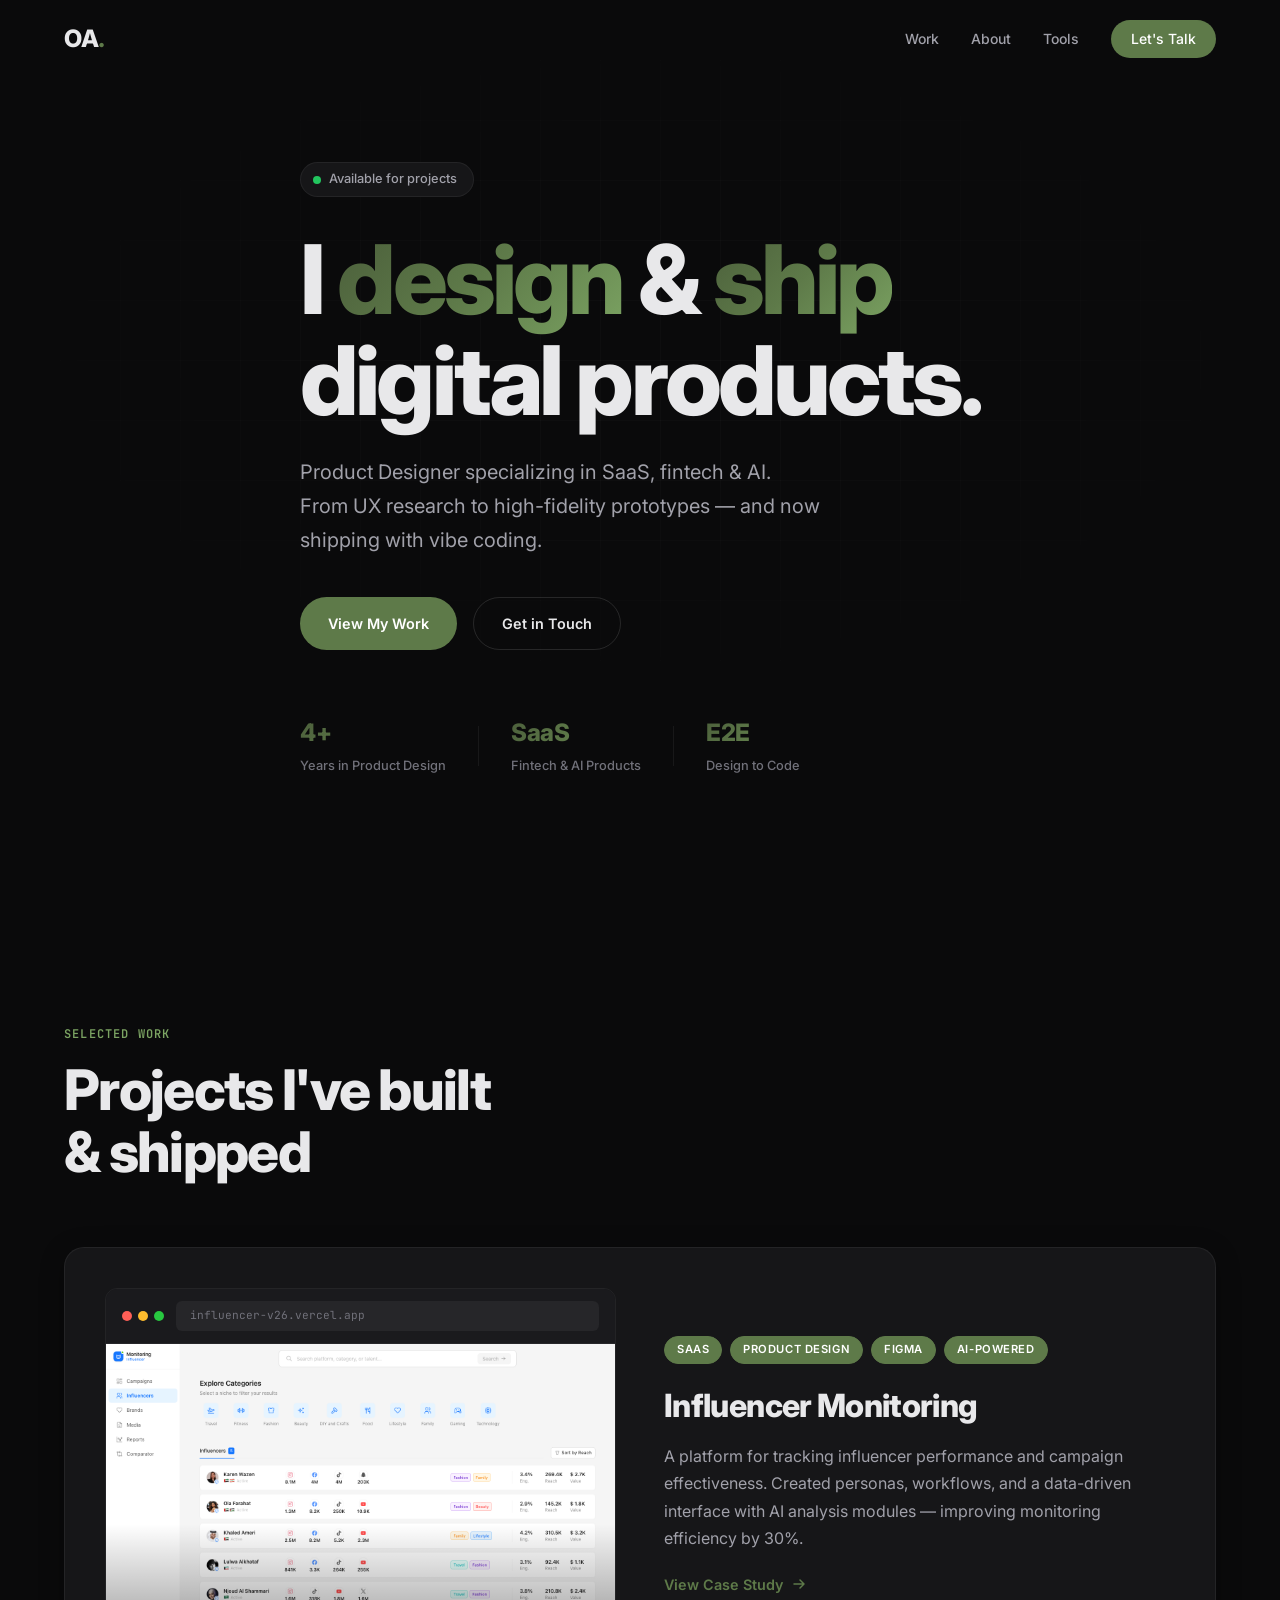
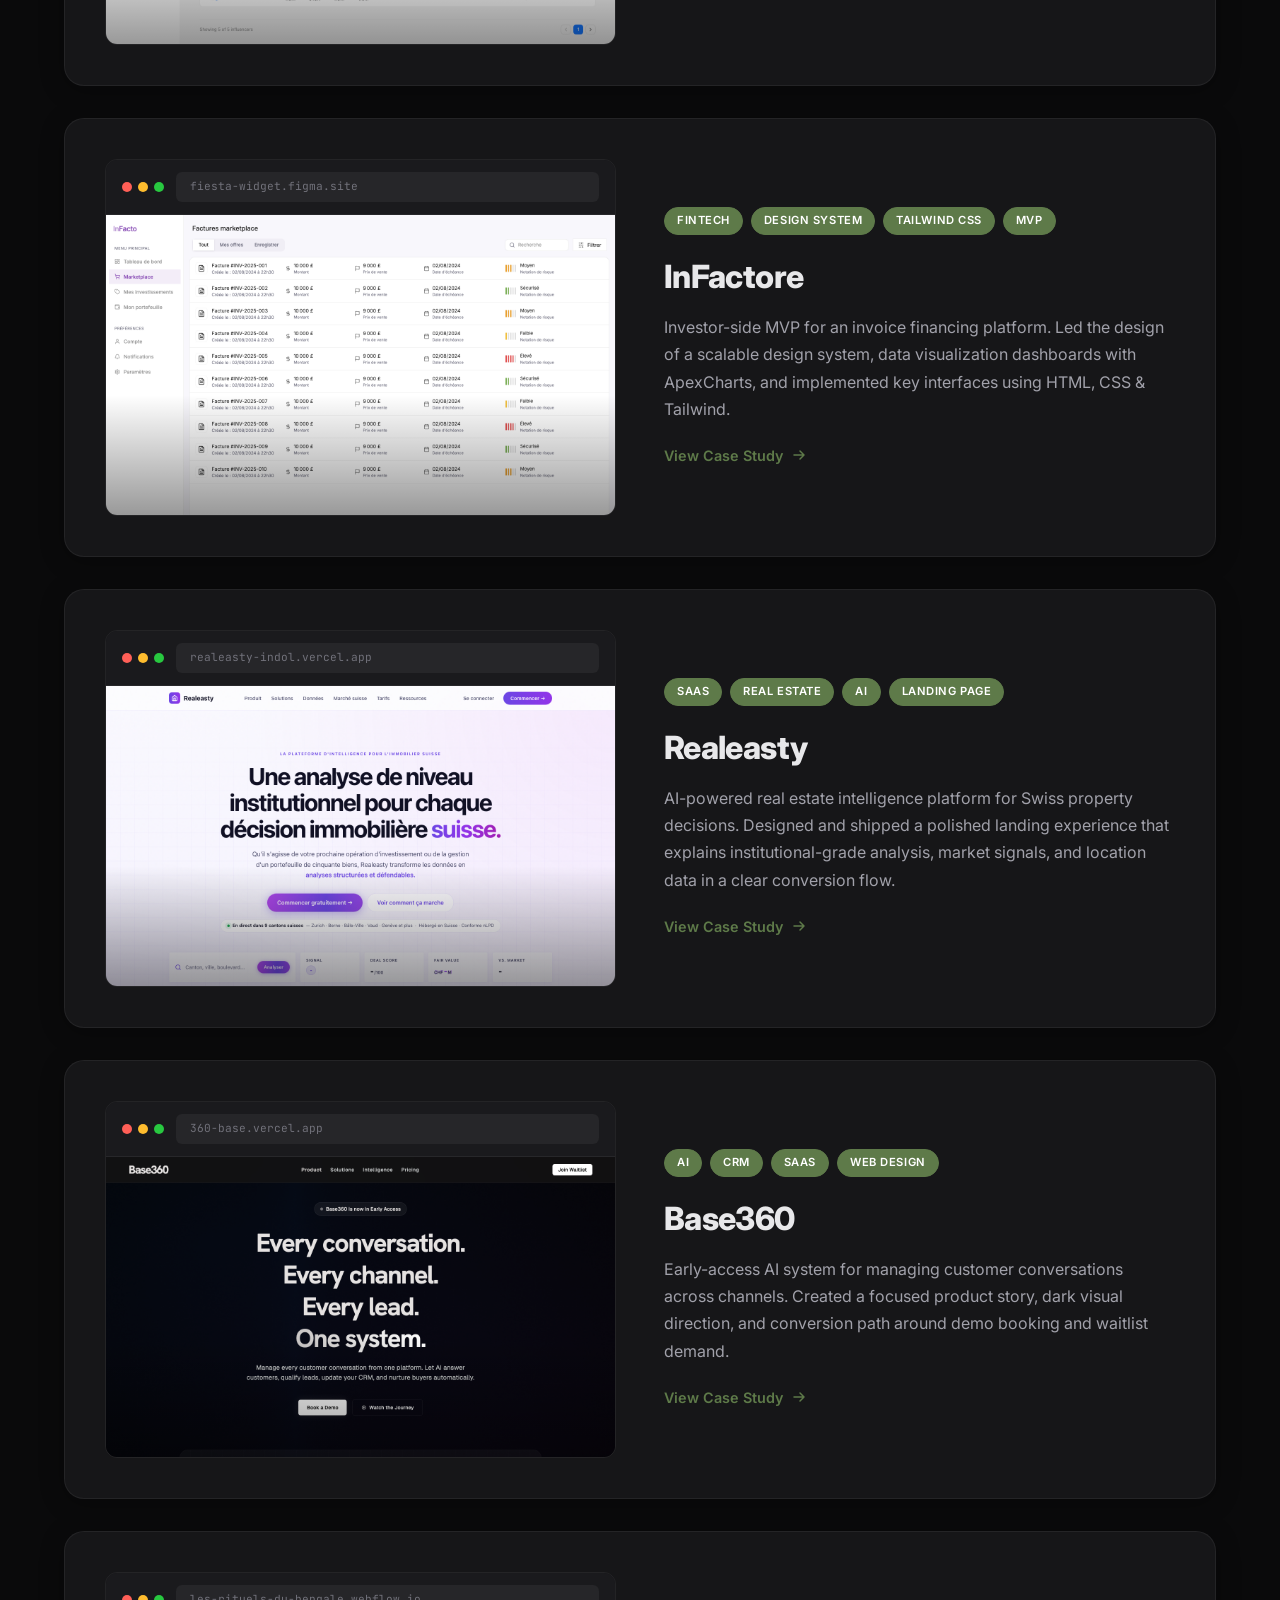
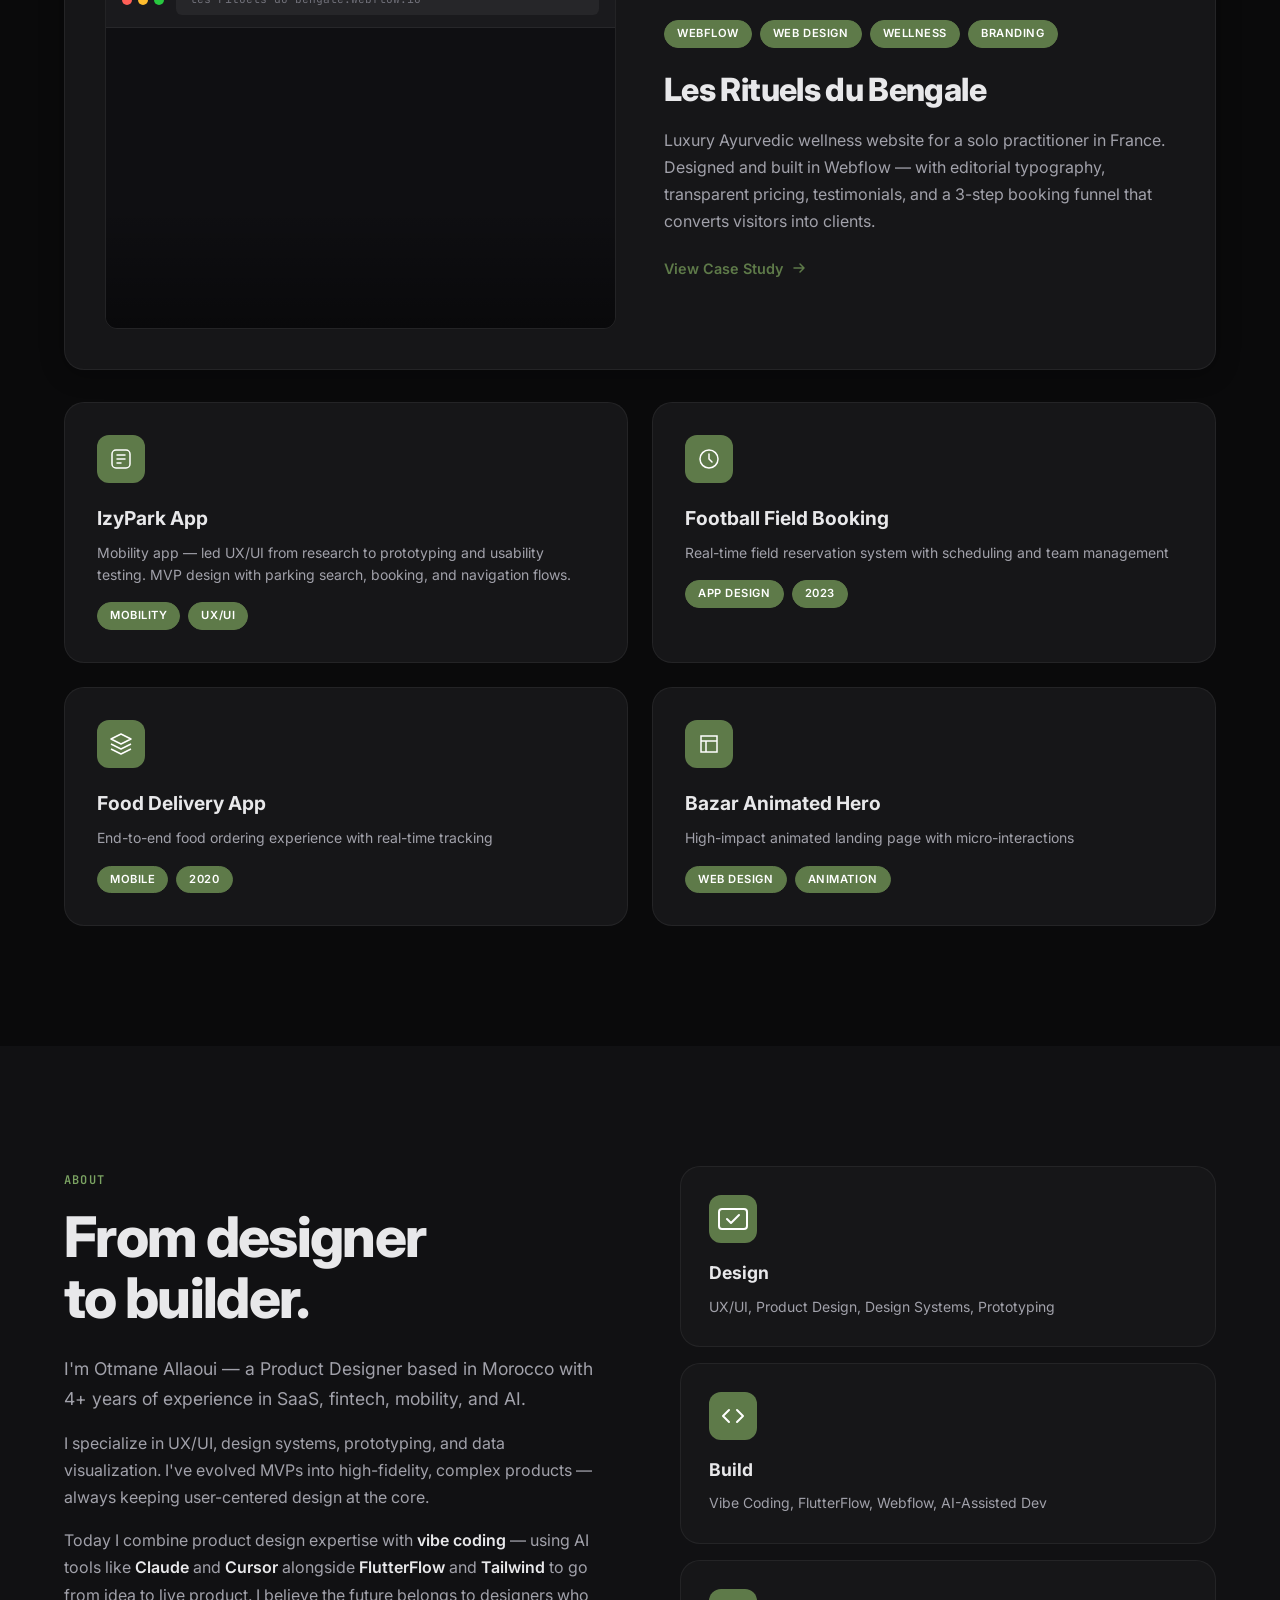
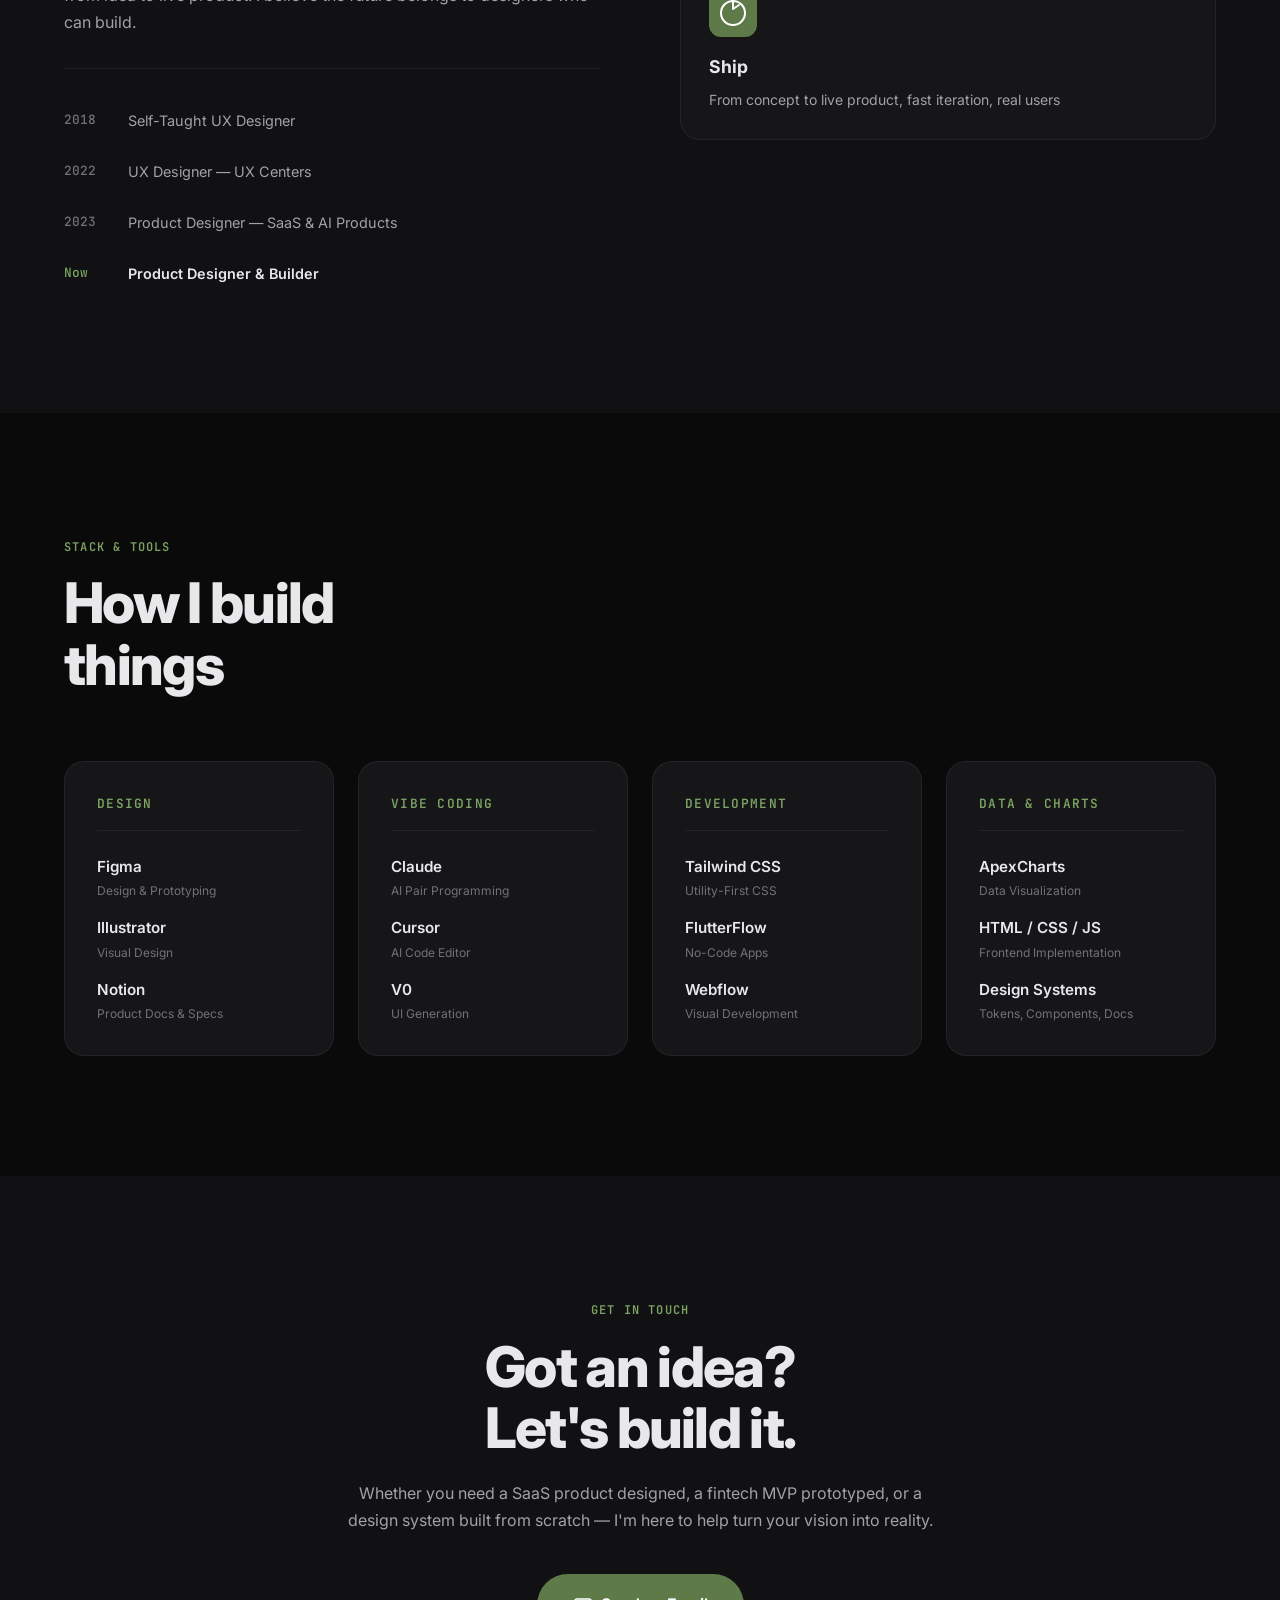
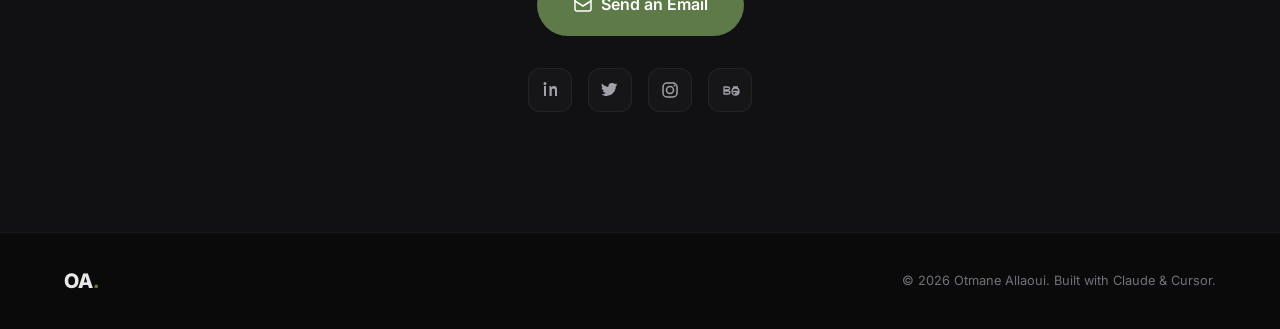
==== commit 1a51e500: "Update portfolio case studies" ====
--- a/index.html
+++ b/index.html
@@ -7,17 +7,17 @@
     <meta name="description" content="Freelance Product Designer specializing in SaaS, fintech, and AI products. 4+ years designing UX/UI, design systems, dashboards, and MVPs. Available for hire on Upwork.">
     <meta name="keywords" content="product designer, UX designer, UI designer, freelance designer, SaaS design, fintech UX, AI product design, design systems, Figma expert, dashboard design, MVP design, Upwork designer, Morocco">
     <meta name="author" content="Otmane Allaoui">
-    <link rel="canonical" href="https://otmaneallaoui.com/">
+    <link rel="canonical" href="https://otmane-portfolio.vercel.app/">
     <link rel="icon" type="image/svg+xml" href="favicon.svg">
     <meta name="theme-color" content="#0a0a0b">
     <meta name="robots" content="index, follow">
 
     <!-- Open Graph / LinkedIn -->
     <meta property="og:type" content="website">
-    <meta property="og:url" content="https://otmaneallaoui.com/">
+    <meta property="og:url" content="https://otmane-portfolio.vercel.app/">
     <meta property="og:title" content="Otmane Allaoui — Freelance Product Designer | SaaS, Fintech & AI">
     <meta property="og:description" content="Freelance Product Designer with 4+ years of experience in SaaS, fintech, and AI. I design and ship digital products — from UX research to high-fidelity prototypes to code.">
-    <meta property="og:image" content="https://otmaneallaoui.com/og-image.png">
+    <meta property="og:image" content="https://otmane-portfolio.vercel.app/og-image.png">
     <meta property="og:image:width" content="1200">
     <meta property="og:image:height" content="630">
     <meta property="og:locale" content="en_US">
@@ -29,7 +29,7 @@
     <meta name="twitter:creator" content="@Otmaneallaoui_9">
     <meta name="twitter:title" content="Otmane Allaoui — Freelance Product Designer | SaaS, Fintech & AI">
     <meta name="twitter:description" content="Freelance Product Designer with 4+ years of experience in SaaS, fintech, and AI. I design and ship digital products.">
-    <meta name="twitter:image" content="https://otmaneallaoui.com/og-image.png">
+    <meta name="twitter:image" content="https://otmane-portfolio.vercel.app/og-image.png">
 
     <!-- Structured Data: Person -->
     <script type="application/ld+json">
@@ -37,7 +37,7 @@
         "@context": "https://schema.org",
         "@type": "Person",
         "name": "Otmane Allaoui",
-        "url": "https://otmaneallaoui.com",
+        "url": "https://otmane-portfolio.vercel.app",
         "jobTitle": "Freelance Product Designer",
         "description": "Freelance Product Designer specializing in SaaS, fintech, and AI products. 4+ years of experience in UX/UI design, design systems, data visualization, and MVP development.",
         "knowsAbout": ["Product Design", "UX Design", "UI Design", "Design Systems", "SaaS", "Fintech", "AI Products", "Figma", "Tailwind CSS", "Data Visualization", "Prototyping", "FlutterFlow", "Webflow"],
@@ -60,7 +60,7 @@
         "@context": "https://schema.org",
         "@type": "WebSite",
         "name": "Otmane Allaoui — Product Design Portfolio",
-        "url": "https://otmaneallaoui.com",
+        "url": "https://otmane-portfolio.vercel.app",
         "description": "Portfolio of Otmane Allaoui, a freelance Product Designer specializing in SaaS, fintech, and AI UX/UI design.",
         "author": {
             "@type": "Person",
@@ -74,13 +74,13 @@
     <link href="https://fonts.googleapis.com/css2?family=Inter:wght@300;400;500;600;700;800&family=JetBrains+Mono:wght@400;500&display=swap" rel="stylesheet">
     <link rel="stylesheet" href="styles.css">
 
-    <!-- Google Analytics (GA4) — Replace G-XXXXXXXXXX with your Measurement ID -->
-    <script async src="https://www.googletagmanager.com/gtag/js?id=G-XXXXXXXXXX"></script>
+    <!-- Google Analytics (GA4) — Replace G-G1472X1V0Q with your Measurement ID -->
+    <script async src="https://www.googletagmanager.com/gtag/js?id=G-G1472X1V0Q"></script>
     <script>
       window.dataLayer = window.dataLayer || [];
       function gtag(){dataLayer.push(arguments);}
       gtag('js', new Date());
-      gtag('config', 'G-XXXXXXXXXX');
+      gtag('config', 'G-G1472X1V0Q');
     </script>
 
     <!-- Microsoft Clarity — Replace XXXXXXXXXX with your Clarity Project ID -->
@@ -177,10 +177,10 @@
                     <div class="project-live-preview">
                         <div class="mockup-browser">
                             <div class="browser-dots"><span></span><span></span><span></span></div>
-                            <div class="browser-url">infuencer-monitoring.figma.site</div>
+                            <div class="browser-url">influencer-v26.vercel.app</div>
                         </div>
                         <div class="live-preview-frame">
-                            <iframe src="https://infuencer-monitoring.figma.site" loading="lazy" title="Influencer Monitoring Preview"></iframe>
+                            <img src="assets/screenshots/influencer-monitoring.png" alt="Influencer Monitoring product dashboard screenshot" class="preview-image">
                             <div class="live-preview-overlay"></div>
                         </div>
                     </div>
@@ -207,7 +207,7 @@
                             <div class="browser-url">fiesta-widget.figma.site</div>
                         </div>
                         <div class="live-preview-frame">
-                            <iframe src="https://fiesta-widget-31934268.figma.site/" loading="lazy" title="Infacto Live Preview"></iframe>
+                            <img src="assets/screenshots/infacto.png" alt="Infacto invoice financing marketplace screenshot" class="preview-image">
                             <div class="live-preview-overlay"></div>
                         </div>
                     </div>
@@ -225,16 +225,16 @@
                 </div>
             </a>
 
-            <!-- Featured Project 3: DocuFlow -->
-            <a href="case-docuflow.html" class="project-card featured" data-animate="fade-up">
+            <!-- Featured Project 3: Realeasty -->
+            <a href="case-realeasty.html" class="project-card featured" data-animate="fade-up">
                 <div class="project-card-visual">
                     <div class="project-live-preview">
                         <div class="mockup-browser">
                             <div class="browser-dots"><span></span><span></span><span></span></div>
-                            <div class="browser-url">automai-doc.vercel.app</div>
+                            <div class="browser-url">realeasty-indol.vercel.app</div>
                         </div>
                         <div class="live-preview-frame">
-                            <iframe src="https://automai-doc.vercel.app/" loading="lazy" title="DocuFlow UX Documentation Preview"></iframe>
+                            <img src="assets/screenshots/realeasty.png" alt="Realeasty Swiss real estate intelligence landing page screenshot" class="preview-image">
                             <div class="live-preview-overlay"></div>
                         </div>
                     </div>
@@ -242,17 +242,44 @@
                 <div class="project-card-info">
                     <div class="project-tags">
                         <span class="tag">SaaS</span>
-                        <span class="tag">React</span>
-                        <span class="tag">TypeScript</span>
-                        <span class="tag">UX Tool</span>
-                    </div>
-                    <h3>DocuFlow</h3>
-                    <p>A unified UX documentation platform that replaces fragmented workflows across Figma, Jira, and PowerPoint. Built with React 18, TypeScript, and Tailwind — featuring nested navigation, image cropping, and multi-format export (HTML, PDF, Word, PPTX).</p>
+                        <span class="tag">Real Estate</span>
+                        <span class="tag">AI</span>
+                        <span class="tag">Landing Page</span>
+                    </div>
+                    <h3>Realeasty</h3>
+                    <p>AI-powered real estate intelligence platform for Swiss property decisions. Designed and shipped a polished landing experience that explains institutional-grade analysis, market signals, and location data in a clear conversion flow.</p>
                     <span class="project-link">View Case Study <svg width="16" height="16" viewBox="0 0 16 16" fill="none"><path d="M3 8h10M9 4l4 4-4 4" stroke="currentColor" stroke-width="1.5" stroke-linecap="round" stroke-linejoin="round"/></svg></span>
                 </div>
             </a>
 
-            <!-- Featured Project 4: Les Rituels du Bengale -->
+            <!-- Featured Project 4: Base360 -->
+            <a href="case-360-base.html" class="project-card featured" data-animate="fade-up">
+                <div class="project-card-visual">
+                    <div class="project-live-preview">
+                        <div class="mockup-browser">
+                            <div class="browser-dots"><span></span><span></span><span></span></div>
+                            <div class="browser-url">360-base.vercel.app</div>
+                        </div>
+                        <div class="live-preview-frame">
+                            <img src="assets/screenshots/360-base.png" alt="Base360 AI lead management landing page screenshot" class="preview-image">
+                            <div class="live-preview-overlay"></div>
+                        </div>
+                    </div>
+                </div>
+                <div class="project-card-info">
+                    <div class="project-tags">
+                        <span class="tag">AI</span>
+                        <span class="tag">CRM</span>
+                        <span class="tag">SaaS</span>
+                        <span class="tag">Web Design</span>
+                    </div>
+                    <h3>Base360</h3>
+                    <p>Early-access AI system for managing customer conversations across channels. Created a focused product story, dark visual direction, and conversion path around demo booking and waitlist demand.</p>
+                    <span class="project-link">View Case Study <svg width="16" height="16" viewBox="0 0 16 16" fill="none"><path d="M3 8h10M9 4l4 4-4 4" stroke="currentColor" stroke-width="1.5" stroke-linecap="round" stroke-linejoin="round"/></svg></span>
+                </div>
+            </a>
+
+            <!-- Featured Project 5: Les Rituels du Bengale -->
             <a href="case-rituels-du-bengale.html" class="project-card featured" data-animate="fade-up">
                 <div class="project-card-visual">
                     <div class="project-live-preview">
@@ -356,7 +383,7 @@
                         </div>
                         <div class="timeline-item">
                             <span class="timeline-year">2023</span>
-                            <span class="timeline-role">Product Designer — Evead Group</span>
+                            <span class="timeline-role">Product Designer — SaaS & AI Products</span>
                         </div>
                         <div class="timeline-item active">
                             <span class="timeline-year">Now</span>
--- a/styles.css
+++ b/styles.css
@@ -470,6 +470,13 @@
     pointer-events: none;
 }
 
+.preview-image {
+    width: 100%;
+    height: 100%;
+    object-fit: cover;
+    object-position: top center;
+}
+
 .live-preview-overlay {
     position: absolute;
     inset: 0;
@@ -1037,6 +1044,11 @@
 .mockup-screen.large-screen {
     min-height: 420px;
     padding: 24px;
+}
+
+.case-screenshot {
+    height: 520px;
+    background: #0f0f12;
 }
 
 .mock-dashboard.large-dash {
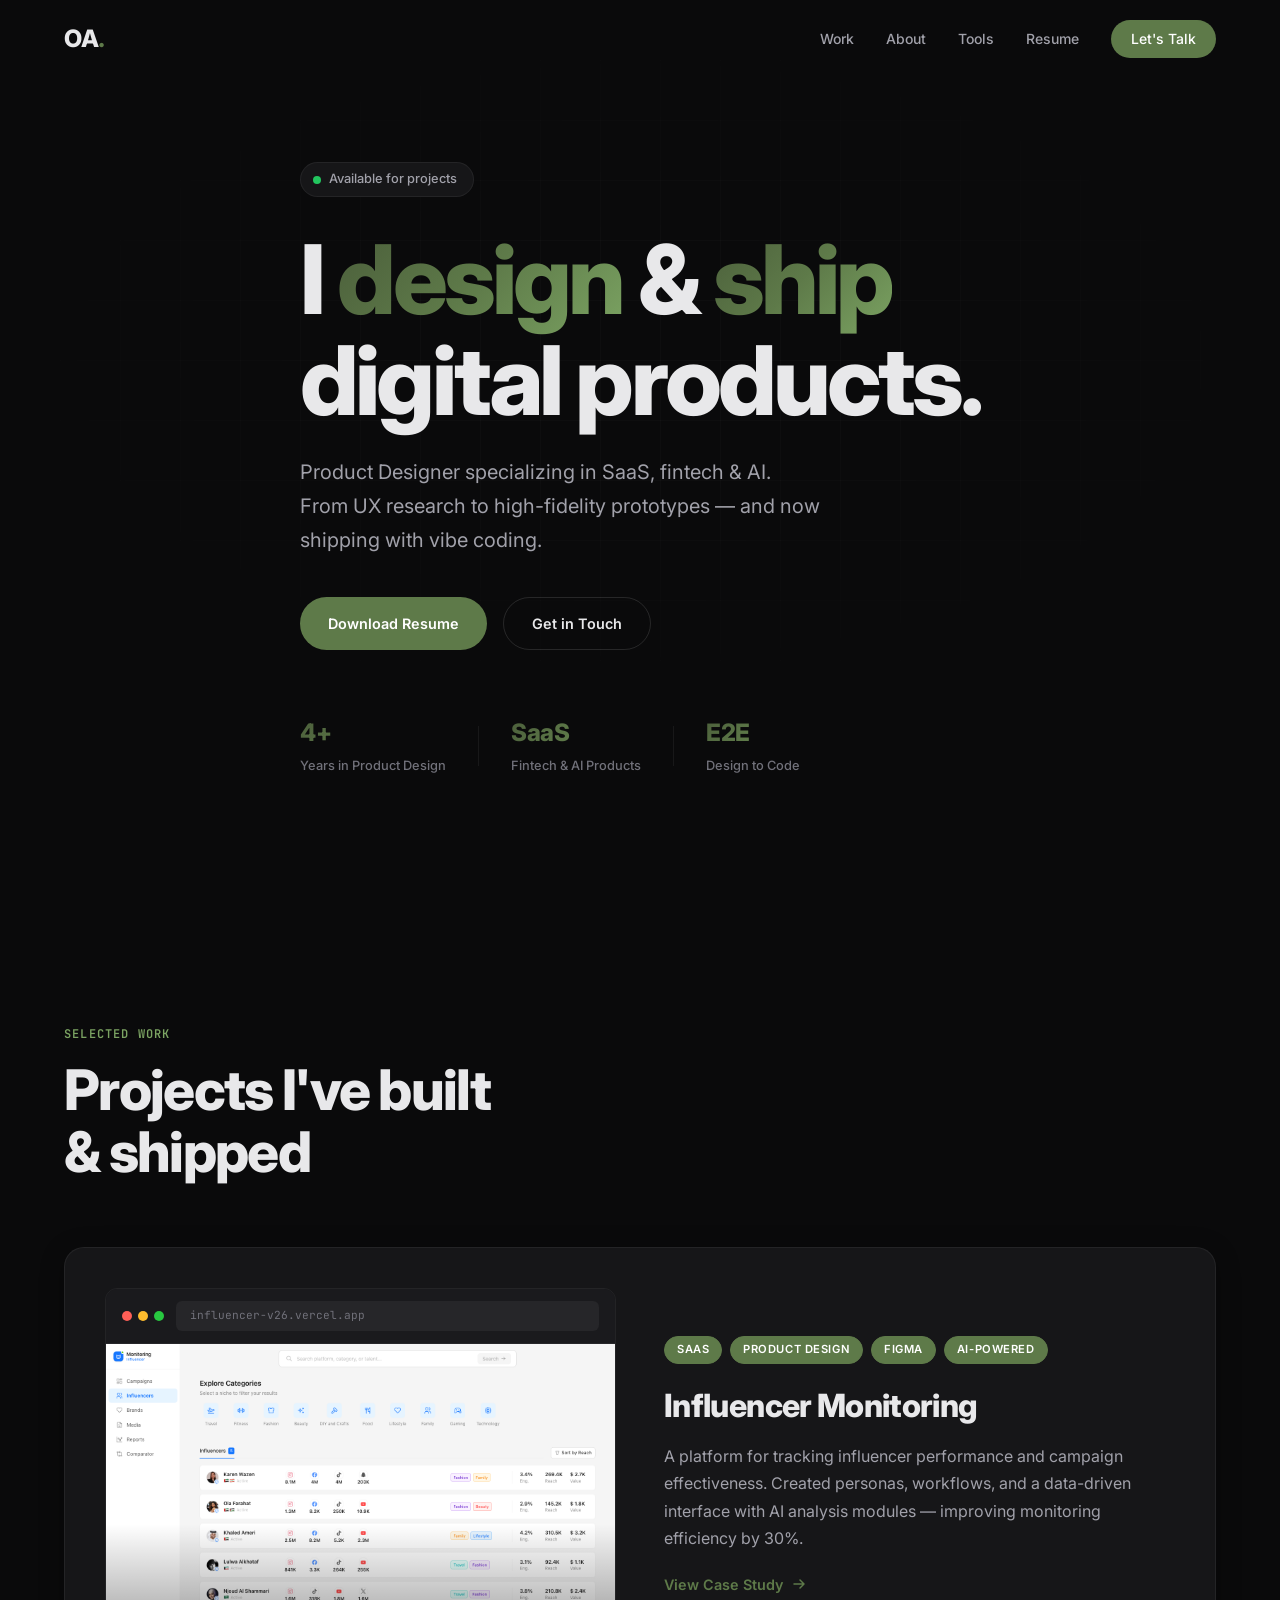
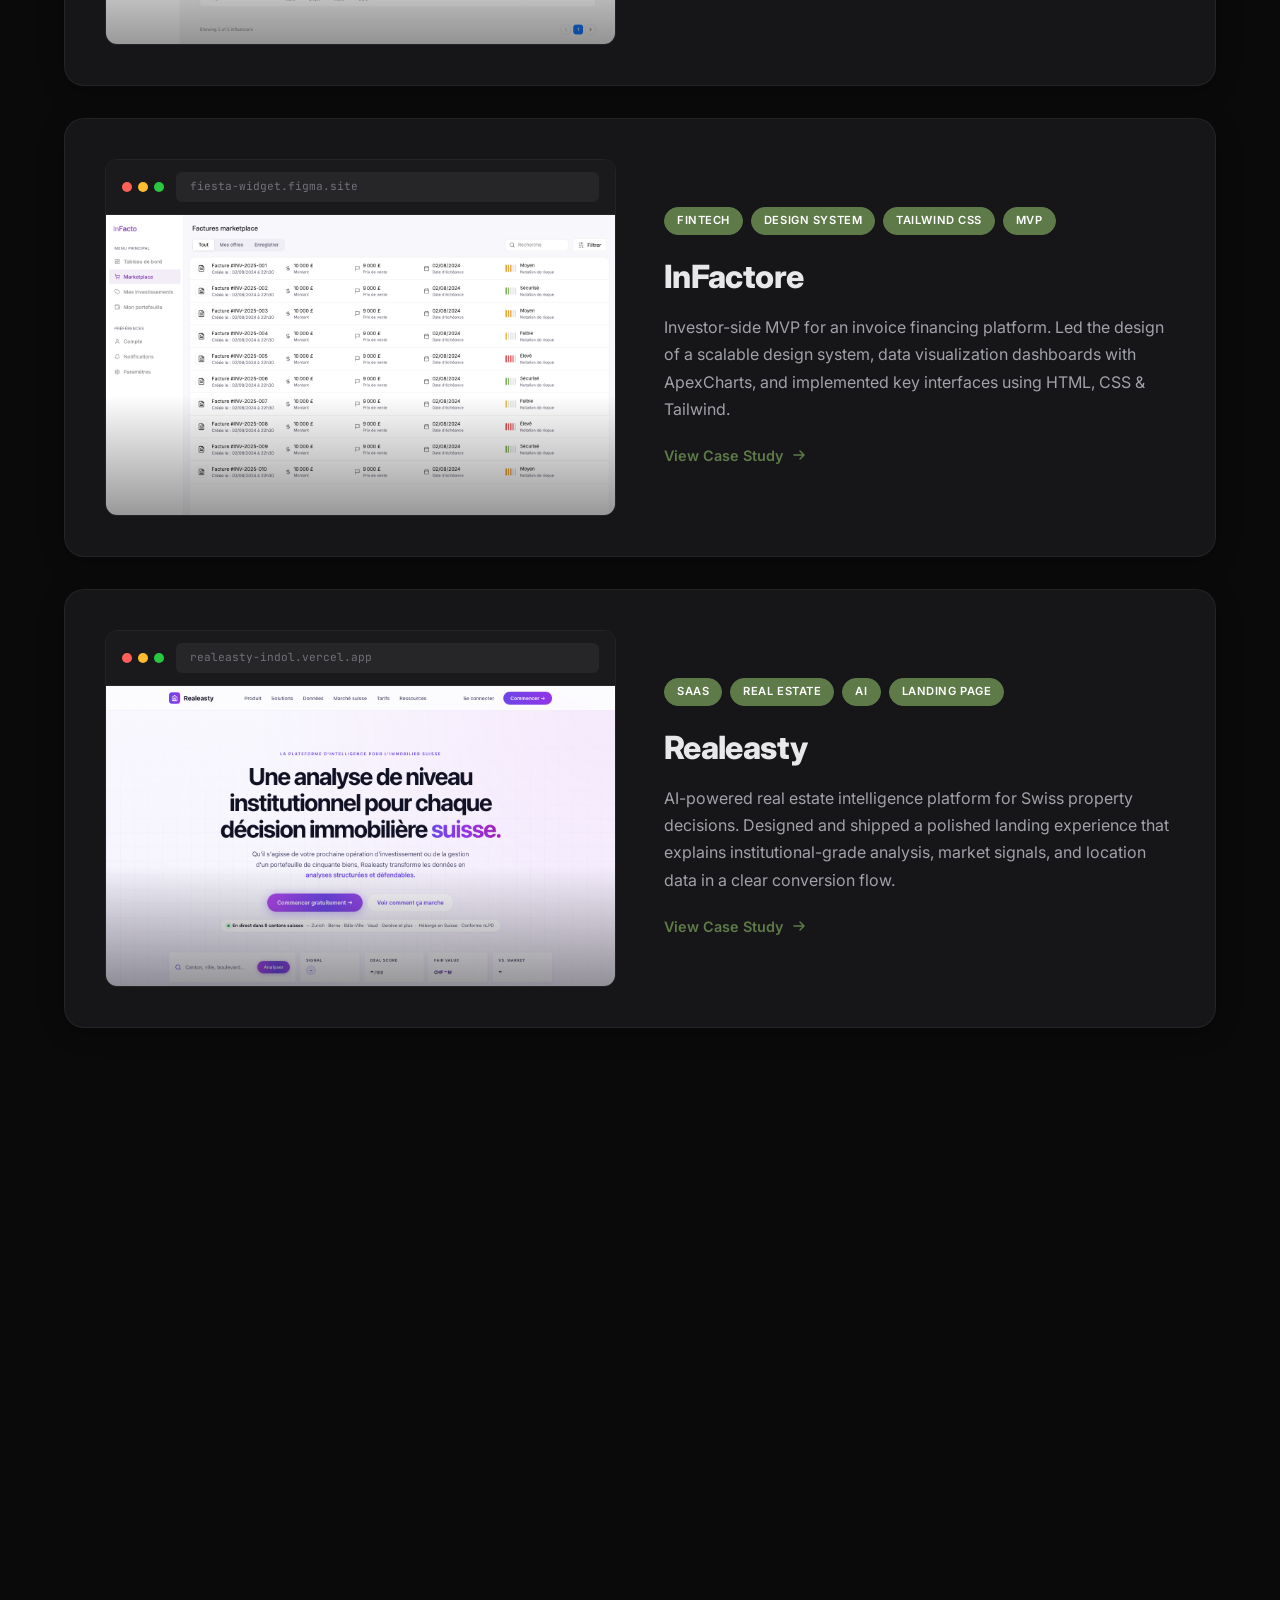
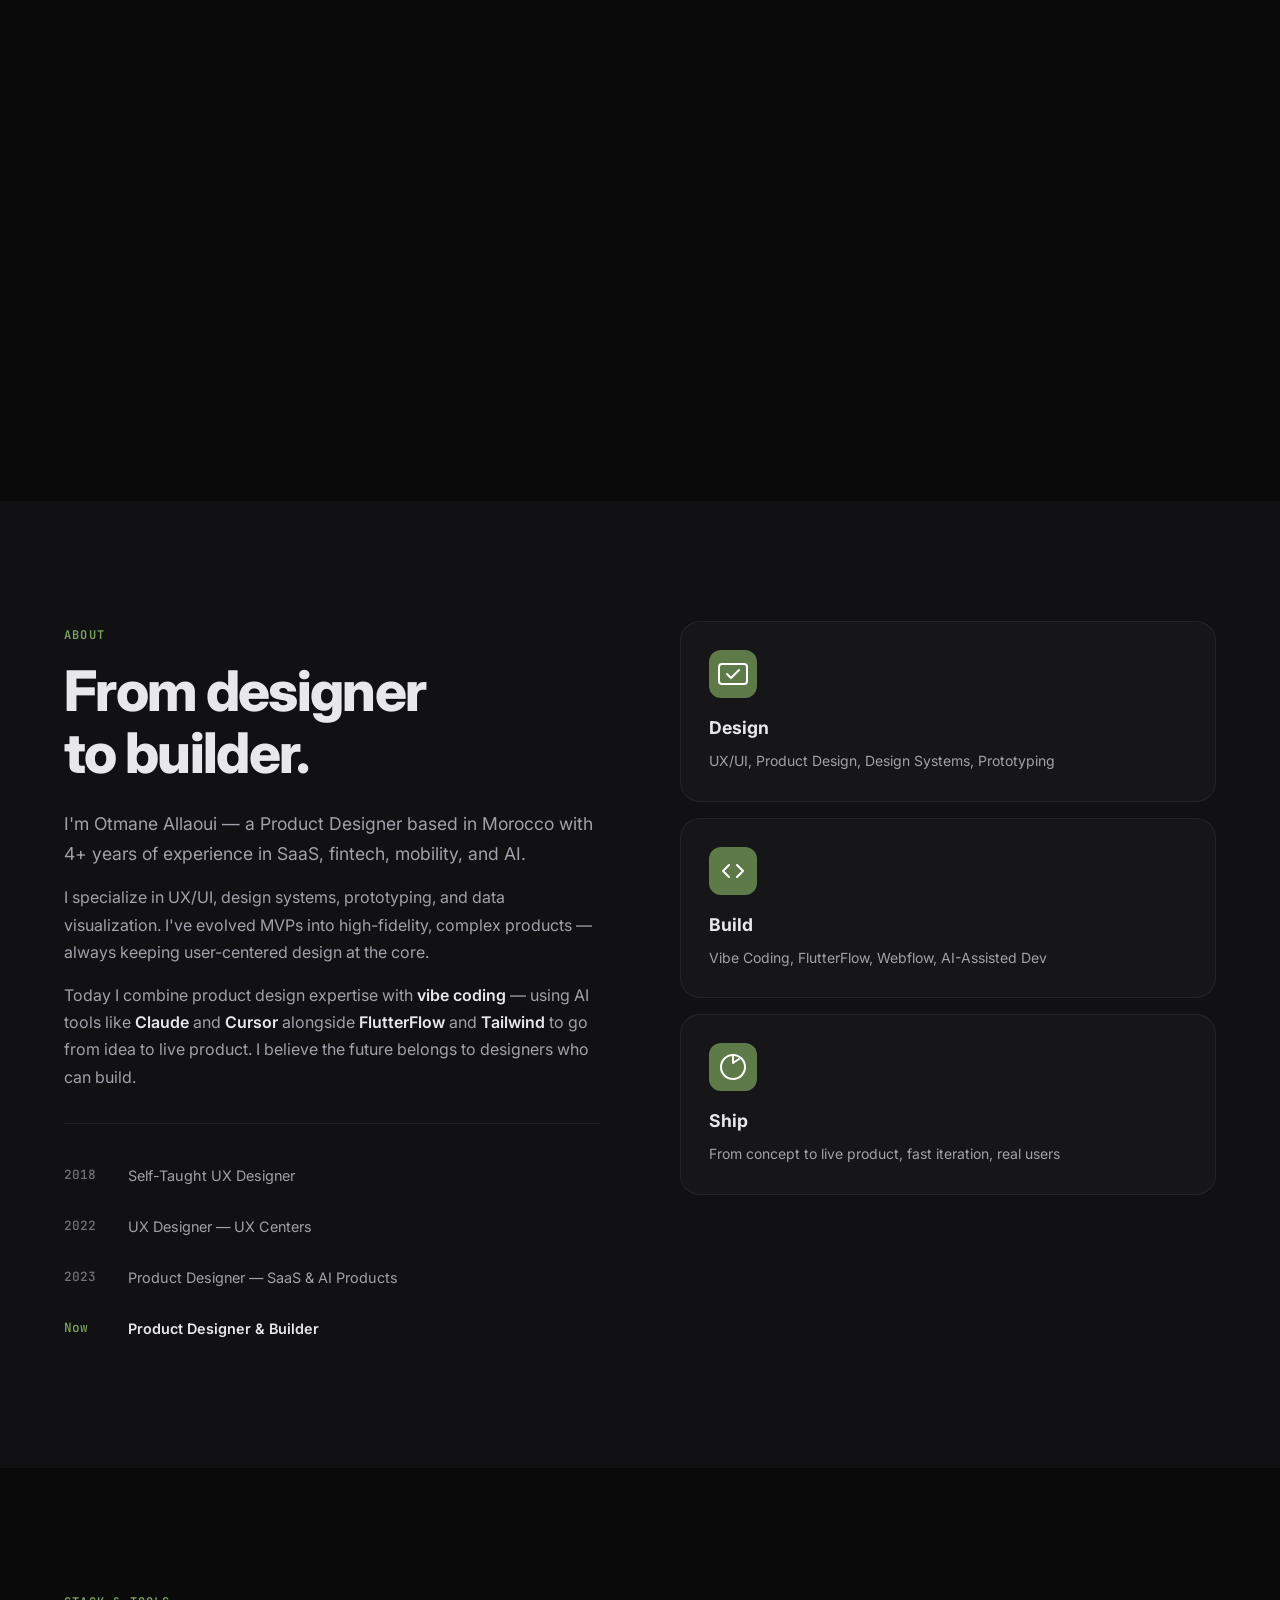
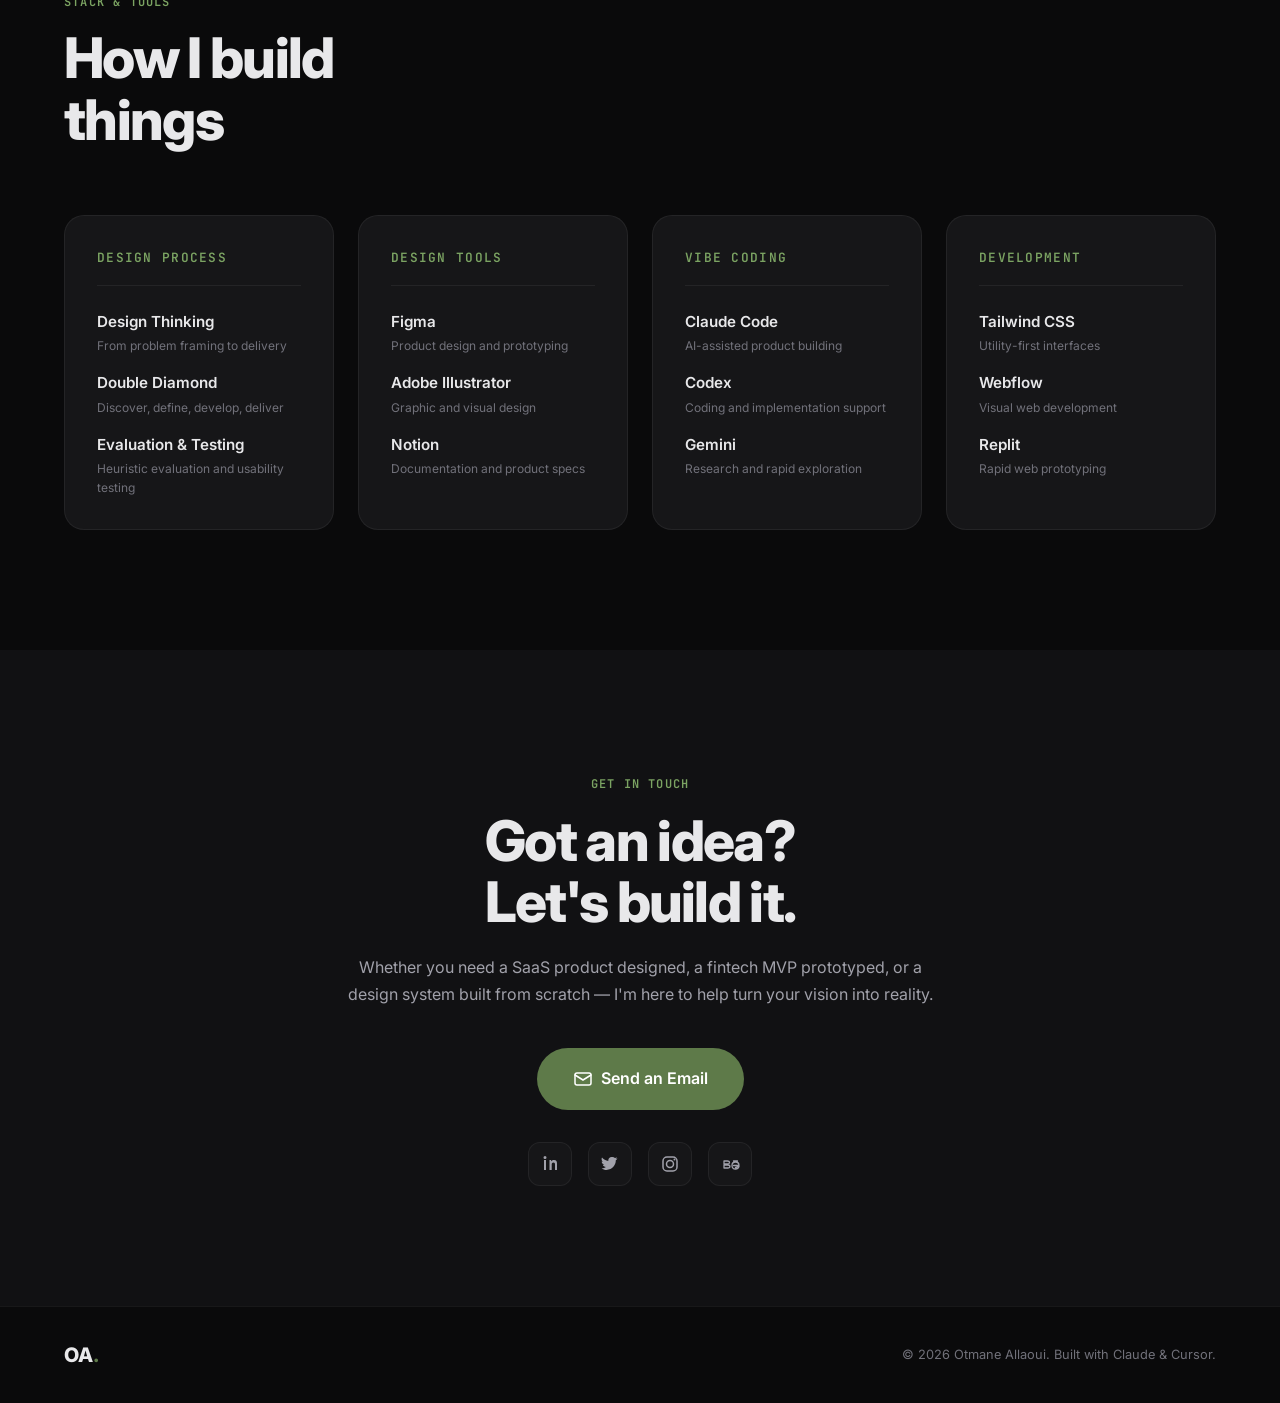
==== commit 48e1df56: "Refresh portfolio case study and resume" ====
--- a/index.html
+++ b/index.html
@@ -105,6 +105,7 @@
                 <a href="#work">Work</a>
                 <a href="#about">About</a>
                 <a href="#tools">Tools</a>
+                <a href="resume.html">Resume</a>
                 <a href="#contact" class="nav-cta">Let's Talk</a>
             </div>
             <button class="nav-toggle" id="navToggle" aria-label="Menu">
@@ -121,6 +122,7 @@
         <a href="#work">Work</a>
         <a href="#about">About</a>
         <a href="#tools">Tools</a>
+        <a href="resume.html">Resume</a>
         <a href="#contact">Let's Talk</a>
     </div>
 
@@ -140,7 +142,7 @@
                 From UX research to high-fidelity prototypes — and now shipping with vibe coding.
             </p>
             <div class="hero-actions" data-animate="fade-up" data-delay="300">
-                <a href="#work" class="btn btn-primary">View My Work</a>
+                <a href="assets/otmane-allaoui-cv-en.pdf" class="btn btn-primary" download>Download Resume</a>
                 <a href="#contact" class="btn btn-ghost">Get in Touch</a>
             </div>
             <div class="hero-stats" data-animate="fade-up" data-delay="400">
@@ -279,80 +281,14 @@
                 </div>
             </a>
 
-            <!-- Featured Project 5: Les Rituels du Bengale -->
-            <a href="case-rituels-du-bengale.html" class="project-card featured" data-animate="fade-up">
-                <div class="project-card-visual">
-                    <div class="project-live-preview">
-                        <div class="mockup-browser">
-                            <div class="browser-dots"><span></span><span></span><span></span></div>
-                            <div class="browser-url">les-rituels-du-bengale.webflow.io</div>
-                        </div>
-                        <div class="live-preview-frame">
-                            <iframe src="https://les-rituels-du-bengale.webflow.io/" loading="lazy" title="Les Rituels du Bengale Preview"></iframe>
-                            <div class="live-preview-overlay"></div>
-                        </div>
-                    </div>
-                </div>
-                <div class="project-card-info">
-                    <div class="project-tags">
-                        <span class="tag">Webflow</span>
-                        <span class="tag">Web Design</span>
-                        <span class="tag">Wellness</span>
-                        <span class="tag">Branding</span>
-                    </div>
-                    <h3>Les Rituels du Bengale</h3>
-                    <p>Luxury Ayurvedic wellness website for a solo practitioner in France. Designed and built in Webflow — with editorial typography, transparent pricing, testimonials, and a 3-step booking funnel that converts visitors into clients.</p>
-                    <span class="project-link">View Case Study <svg width="16" height="16" viewBox="0 0 16 16" fill="none"><path d="M3 8h10M9 4l4 4-4 4" stroke="currentColor" stroke-width="1.5" stroke-linecap="round" stroke-linejoin="round"/></svg></span>
-                </div>
-            </a>
-
-            <!-- Other Projects Grid -->
-            <div class="projects-grid" data-animate="fade-up">
-                <div class="project-card-small">
-                    <div class="project-icon">
-                        <svg width="24" height="24" viewBox="0 0 24 24" fill="none"><rect x="3" y="3" width="18" height="18" rx="4" stroke="currentColor" stroke-width="1.5"/><path d="M8 12h8M8 8h8M8 16h4" stroke="currentColor" stroke-width="1.5" stroke-linecap="round"/></svg>
-                    </div>
-                    <h4>IzyPark App</h4>
-                    <p>Mobility app — led UX/UI from research to prototyping and usability testing. MVP design with parking search, booking, and navigation flows.</p>
-                    <div class="project-tags">
-                        <span class="tag">Mobility</span>
-                        <span class="tag">UX/UI</span>
-                    </div>
-                </div>
-                <div class="project-card-small">
-                    <div class="project-icon">
-                        <svg width="24" height="24" viewBox="0 0 24 24" fill="none"><circle cx="12" cy="12" r="9" stroke="currentColor" stroke-width="1.5"/><path d="M12 7v5l3 3" stroke="currentColor" stroke-width="1.5" stroke-linecap="round"/></svg>
-                    </div>
-                    <h4>Football Field Booking</h4>
-                    <p>Real-time field reservation system with scheduling and team management</p>
-                    <div class="project-tags">
-                        <span class="tag">App Design</span>
-                        <span class="tag">2023</span>
-                    </div>
-                </div>
-                <div class="project-card-small">
-                    <div class="project-icon">
-                        <svg width="24" height="24" viewBox="0 0 24 24" fill="none"><path d="M12 2L2 7l10 5 10-5-10-5z" stroke="currentColor" stroke-width="1.5" stroke-linejoin="round"/><path d="M2 17l10 5 10-5M2 12l10 5 10-5" stroke="currentColor" stroke-width="1.5" stroke-linejoin="round"/></svg>
-                    </div>
-                    <h4>Food Delivery App</h4>
-                    <p>End-to-end food ordering experience with real-time tracking</p>
-                    <div class="project-tags">
-                        <span class="tag">Mobile</span>
-                        <span class="tag">2020</span>
-                    </div>
-                </div>
-                <div class="project-card-small">
-                    <div class="project-icon">
-                        <svg width="24" height="24" viewBox="0 0 24 24" fill="none"><path d="M4 4h16v16H4z" stroke="currentColor" stroke-width="1.5"/><path d="M4 9h16M9 9v11" stroke="currentColor" stroke-width="1.5"/></svg>
-                    </div>
-                    <h4>Bazar Animated Hero</h4>
-                    <p>High-impact animated landing page with micro-interactions</p>
-                    <div class="project-tags">
-                        <span class="tag">Web Design</span>
-                        <span class="tag">Animation</span>
-                    </div>
-                </div>
-            </div>
+            <div class="graphic-work" data-animate="fade-up">
+                <div class="graphic-work-header"><span class="section-label">Graphic Design</span><p>Visual identity systems built for clear, distinctive brand expression.</p></div>
+                <div class="graphic-work-grid">
+                    <a href="case-carsly.html" class="graphic-project-card"><div class="graphic-project-image"><img src="assets/carsly-identity.png" alt="Carsly visual identity guidelines"></div><div><span class="feature-number">VISUAL IDENTITY</span><h3>Carsly</h3><p>Automotive brand identity, collateral and social direction.</p><span class="project-link">View Project <svg width="16" height="16" viewBox="0 0 16 16" fill="none"><path d="M3 8h10M9 4l4 4-4 4" stroke="currentColor" stroke-width="1.5" stroke-linecap="round" stroke-linejoin="round"/></svg></span></div></a>
+                    <a href="case-kynbat.html" class="graphic-project-card"><div class="graphic-project-image"><img src="assets/kynbat-identity.png" alt="Kynbat visual identity guidelines"></div><div><span class="feature-number">VISUAL IDENTITY</span><h3>Kynbat</h3><p>Built-environment identity, brand applications and social system.</p><span class="project-link">View Project <svg width="16" height="16" viewBox="0 0 16 16" fill="none"><path d="M3 8h10M9 4l4 4-4 4" stroke="currentColor" stroke-width="1.5" stroke-linecap="round" stroke-linejoin="round"/></svg></span></div></a>
+                </div>
+            </div>
+
         </div>
     </section>
 
@@ -429,19 +365,36 @@
             </div>
             <div class="tools-grid" data-animate="fade-up">
                 <div class="tool-category">
-                    <h4>Design</h4>
+                    <h4>Design Process</h4>
                     <div class="tool-list">
                         <div class="tool-item">
+                            <span class="tool-name">Design Thinking</span>
+                            <span class="tool-desc">From problem framing to delivery</span>
+                        </div>
+                        <div class="tool-item">
+                            <span class="tool-name">Double Diamond</span>
+                            <span class="tool-desc">Discover, define, develop, deliver</span>
+                        </div>
+                        <div class="tool-item">
+                            <span class="tool-name">Evaluation & Testing</span>
+                            <span class="tool-desc">Heuristic evaluation and usability testing</span>
+                        </div>
+                    </div>
+                </div>
+                <div class="tool-category">
+                    <h4>Design Tools</h4>
+                    <div class="tool-list">
+                        <div class="tool-item">
                             <span class="tool-name">Figma</span>
-                            <span class="tool-desc">Design & Prototyping</span>
-                        </div>
-                        <div class="tool-item">
-                            <span class="tool-name">Illustrator</span>
-                            <span class="tool-desc">Visual Design</span>
+                            <span class="tool-desc">Product design and prototyping</span>
+                        </div>
+                        <div class="tool-item">
+                            <span class="tool-name">Adobe Illustrator</span>
+                            <span class="tool-desc">Graphic and visual design</span>
                         </div>
                         <div class="tool-item">
                             <span class="tool-name">Notion</span>
-                            <span class="tool-desc">Product Docs & Specs</span>
+                            <span class="tool-desc">Documentation and product specs</span>
                         </div>
                     </div>
                 </div>
@@ -449,16 +402,16 @@
                     <h4>Vibe Coding</h4>
                     <div class="tool-list">
                         <div class="tool-item">
-                            <span class="tool-name">Claude</span>
-                            <span class="tool-desc">AI Pair Programming</span>
-                        </div>
-                        <div class="tool-item">
-                            <span class="tool-name">Cursor</span>
-                            <span class="tool-desc">AI Code Editor</span>
-                        </div>
-                        <div class="tool-item">
-                            <span class="tool-name">V0</span>
-                            <span class="tool-desc">UI Generation</span>
+                            <span class="tool-name">Claude Code</span>
+                            <span class="tool-desc">AI-assisted product building</span>
+                        </div>
+                        <div class="tool-item">
+                            <span class="tool-name">Codex</span>
+                            <span class="tool-desc">Coding and implementation support</span>
+                        </div>
+                        <div class="tool-item">
+                            <span class="tool-name">Gemini</span>
+                            <span class="tool-desc">Research and rapid exploration</span>
                         </div>
                     </div>
                 </div>
@@ -467,32 +420,15 @@
                     <div class="tool-list">
                         <div class="tool-item">
                             <span class="tool-name">Tailwind CSS</span>
-                            <span class="tool-desc">Utility-First CSS</span>
-                        </div>
-                        <div class="tool-item">
-                            <span class="tool-name">FlutterFlow</span>
-                            <span class="tool-desc">No-Code Apps</span>
+                            <span class="tool-desc">Utility-first interfaces</span>
                         </div>
                         <div class="tool-item">
                             <span class="tool-name">Webflow</span>
-                            <span class="tool-desc">Visual Development</span>
-                        </div>
-                    </div>
-                </div>
-                <div class="tool-category">
-                    <h4>Data & Charts</h4>
-                    <div class="tool-list">
-                        <div class="tool-item">
-                            <span class="tool-name">ApexCharts</span>
-                            <span class="tool-desc">Data Visualization</span>
-                        </div>
-                        <div class="tool-item">
-                            <span class="tool-name">HTML / CSS / JS</span>
-                            <span class="tool-desc">Frontend Implementation</span>
-                        </div>
-                        <div class="tool-item">
-                            <span class="tool-name">Design Systems</span>
-                            <span class="tool-desc">Tokens, Components, Docs</span>
+                            <span class="tool-desc">Visual web development</span>
+                        </div>
+                        <div class="tool-item">
+                            <span class="tool-name">Replit</span>
+                            <span class="tool-desc">Rapid web prototyping</span>
                         </div>
                     </div>
                 </div>
--- a/styles.css
+++ b/styles.css
@@ -125,6 +125,7 @@
 
 .nav-links a:hover { color: var(--text); }
 
+
 .nav-cta {
     background: var(--accent) !important;
     color: white !important;
@@ -437,6 +438,23 @@
     margin-bottom: 20px;
 }
 
+.graphic-work { margin-top: 96px; padding-top: 32px; border-top: 1px solid var(--border); }
+.graphic-work-header { display: flex; justify-content: space-between; align-items: end; gap: 32px; margin-bottom: 28px; }
+.graphic-work-header p { max-width: 380px; color: var(--text-muted); }
+.graphic-work-grid { display: grid; grid-template-columns: repeat(2, 1fr); gap: 18px; }
+.graphic-project-card { display: grid; grid-template-columns: 210px 1fr; gap: 24px; padding: 16px; border: 1px solid var(--border); border-radius: var(--radius-lg); background: var(--bg-card); transition: transform var(--transition), border-color var(--transition), background var(--transition); }
+.graphic-project-card:hover { transform: translateY(-4px); border-color: var(--border-hover); background: var(--bg-card-hover); }
+.graphic-project-image { height: 240px; overflow: hidden; border-radius: var(--radius); background: #f5f2ec; }
+.graphic-project-image img { width: 100%; height: 100%; object-fit: cover; object-position: top; }
+.graphic-project-card h3 { margin: 10px 0 8px; font-size: 1.45rem; }
+.graphic-project-card p { color: var(--text-muted); font-size: .9rem; line-height: 1.65; margin-bottom: 22px; }
+.graphic-case-visual { padding-bottom: 100px; }
+.graphic-case-visual img { width: 100%; max-height: 1000px; object-fit: cover; object-position: top; border: 1px solid var(--border); border-radius: var(--radius-lg); background: #f5f2ec; }
+.graphic-detail-grid { display: grid; grid-template-columns: repeat(3, 1fr); gap: 16px; margin: 34px 0; }
+.graphic-detail-grid > div { padding: 20px; border: 1px solid var(--border); border-radius: var(--radius); background: var(--bg-card); }
+.graphic-detail-grid span { color: var(--accent-light); font: 500 .7rem var(--font-mono); letter-spacing: .08em; text-transform: uppercase; }
+.graphic-detail-grid p { margin-top: 10px !important; font-size: .85rem !important; }
+
 .project-link {
     display: inline-flex;
     align-items: center;
@@ -994,6 +1012,39 @@
     line-height: 1.7;
 }
 
+/* Resume */
+.resume-hero { padding-bottom: 56px; }
+.resume-heading { max-width: 780px; }
+.resume-heading h1 { font-size: clamp(3.25rem, 8vw, 6rem); margin: 16px 0 10px; letter-spacing: -0.05em; line-height: 1; }
+.resume-role { color: var(--text-secondary); font-size: 1.15rem; }
+.resume-location { color: var(--text-muted); margin-top: 8px; }
+.resume-heading .hero-actions { margin-top: 32px; }
+.resume-layout { display: grid; grid-template-columns: 260px minmax(0, 1fr); gap: 100px; align-items: start; }
+.resume-aside { position: sticky; top: 112px; color: var(--text-secondary); line-height: 1.7; }
+.resume-aside-block { display: grid; gap: 8px; margin-top: 34px; }
+.resume-aside a { color: var(--text-secondary); transition: color var(--transition); }
+.resume-aside a:hover { color: var(--accent-light); }
+.resume-main { max-width: 760px; }
+.resume-section { padding: 0 0 52px; margin-bottom: 52px; border-bottom: 1px solid var(--border); }
+.resume-section:last-child { border-bottom: 0; }
+.resume-section h2 { margin: 16px 0; font-size: clamp(2rem, 4vw, 3rem); line-height: 1.1; letter-spacing: -0.035em; }
+.resume-section > p { color: var(--text-secondary); max-width: 700px; }
+.resume-entry { display: grid; grid-template-columns: 150px 1fr; gap: 30px; padding: 28px 0; border-bottom: 1px solid var(--border); }
+.resume-entry-meta { display: grid; align-content: start; gap: 4px; color: var(--text-muted); font: 0.75rem var(--font-mono); }
+.resume-entry h3 { margin-bottom: 10px; font-size: 1.05rem; }
+.resume-entry h3 span { color: var(--text-muted); font-weight: 400; }
+.resume-entry p { color: var(--text-secondary); font-size: 0.95rem; margin-top: 8px; }
+.resume-project-list { display: grid; margin-top: 20px; border-top: 1px solid var(--border); }
+.resume-project-list > * { display: grid; gap: 6px; padding: 18px 0; border-bottom: 1px solid var(--border); }
+.resume-project-list strong { color: var(--text); }
+.resume-project-list span { color: var(--text-muted); font-size: 0.9rem; }
+.resume-project-list a:hover strong { color: var(--accent-light); }
+.resume-skills { display: flex; flex-wrap: wrap; gap: 8px; margin-top: 20px; }
+.resume-skills span { padding: 8px 11px; border: 1px solid var(--border); border-radius: var(--radius-full); color: var(--text-secondary); font-size: 0.8rem; }
+.resume-education { display: grid; gap: 16px; margin-top: 20px; }
+.resume-education p { display: flex; justify-content: space-between; gap: 20px; color: var(--text-secondary); }
+.resume-education span { color: var(--text-muted); text-align: right; }
+
 .case-meta {
     display: flex;
     gap: 48px;
@@ -1037,6 +1088,53 @@
     box-shadow: var(--shadow-lg);
 }
 
+/* Production evidence */
+.production-stage { position: relative; overflow: hidden; border: 1px solid var(--border); border-radius: var(--radius-lg); padding: 28px; background: radial-gradient(circle at 50% 0%, var(--accent-glow), transparent 42%), var(--bg-card); box-shadow: var(--shadow-lg); }
+.production-stage-copy { display: flex; justify-content: space-between; gap: 30px; align-items: end; margin-bottom: 24px; }
+.production-stage-copy p { max-width: 430px; color: var(--text-secondary); }
+.production-image { width: 100%; border-radius: calc(var(--radius-lg) - 5px); border: 1px solid var(--border); box-shadow: 0 18px 50px rgba(0,0,0,.35); }
+.production-story { display: grid; grid-template-columns: .85fr 1.15fr; gap: 70px; align-items: center; padding: 100px 0; }
+.production-story-reverse { grid-template-columns: 1.15fr .85fr; }
+.production-story-copy h2, .live-experience h2 { margin: 14px 0; font-size: clamp(2rem,4vw,3.3rem); line-height: 1.08; letter-spacing: -.04em; }
+.production-story-copy > p, .live-experience p { color: var(--text-secondary); line-height: 1.75; }
+.production-story-copy > p + p { margin-top: 16px; }
+.live-experience { margin: 10px 0; padding: 34px; border: 1px solid var(--border); border-radius: var(--radius-lg); background: radial-gradient(circle at 80% 0%, var(--accent-glow), transparent 34%), var(--bg-elevated); }
+.live-first { padding-top: 0; }
+.live-experience-wide { padding: 42px; }
+.live-experience-wide .live-product-shell { height: min(78vh, 900px); }
+.case-study { display: flex; flex-direction: column; }
+.case-study > section { order: 4; }
+.case-study > .case-hero { order: 1; }
+.case-study > .live-first { order: 2; }
+.case-study > .process-section { order: 3; }
+.live-experience-header { display: flex; justify-content: space-between; align-items: end; gap: 30px; margin-bottom: 28px; }
+.live-experience-header > div { max-width: 680px; }
+.live-product-shell { overflow: hidden; height: 680px; border: 1px solid var(--border); border-radius: var(--radius); background: var(--bg); }
+.live-product-shell iframe { width: 100%; height: 100%; border: 0; background: var(--bg); }
+.evidence-card { min-height: 260px; display: flex; flex-direction: column; justify-content: end; padding: 30px; border: 1px solid var(--border); border-radius: var(--radius-lg); background: radial-gradient(circle at 50% 0%, var(--accent-glow), transparent 55%), var(--bg-card); }
+.evidence-card h3 { margin: 14px 0 8px; font-size: 2rem; }
+.evidence-card p { color: var(--text-secondary); max-width: 280px; }
+.evidence-card a { margin-top: 24px; color: var(--accent-light); font-weight: 600; }
+.double-diamond { margin-top: 48px; }
+.double-diamond-diagram { position: relative; color: var(--accent-light); margin: 0 auto 54px; max-width: 1120px; }
+.double-diamond-diagram svg { display: block; width: 100%; height: auto; opacity: .8; }
+.process-chapters { display: grid; grid-template-columns: 1fr 1fr .35fr; gap: 18px; margin-bottom: 12px; color: var(--text-muted); font: 500 .7rem var(--font-mono); letter-spacing: .08em; text-transform: uppercase; }
+.process-chapters span { padding-bottom: 10px; border-bottom: 1px solid var(--border); }
+.process-chapters span:last-child { text-align: right; }
+.diamond-fill { opacity: .34; }
+.diamond-discover { fill: var(--accent); }.diamond-define { fill: var(--accent-light); opacity: .52; }.diamond-develop { fill: var(--accent); opacity: .22; }.diamond-deliver { fill: var(--accent-light); opacity: .42; }
+.process-outcome { display: grid; grid-template-columns: repeat(4, 1fr); gap: 18px; margin-top: -2px; color: var(--text-secondary); font-size: .76rem; text-align: center; }
+.double-diamond-grid { display: grid; grid-template-columns: 1fr; gap: 18px; }
+.double-diamond-grid article { position: relative; min-height: 360px; padding: 28px; overflow: hidden; border: 1px solid var(--border); border-radius: var(--radius-lg); background: var(--bg-card); display: grid; grid-template-columns: 28px 1fr; gap: 18px; box-shadow: var(--shadow); }
+.double-diamond-grid article::before { content: ''; position: absolute; top: -72px; right: -72px; width: 160px; height: 160px; transform: rotate(45deg); background: var(--accent-glow); }
+.double-diamond-grid article:nth-child(2), .double-diamond-grid article:nth-child(3) { background: var(--surface); }
+.phase-rail { color: var(--accent-light); font: 500 .68rem var(--font-mono); letter-spacing: .08em; text-transform: uppercase; writing-mode: vertical-rl; transform: rotate(180deg); align-self: stretch; padding-left: 10px; border-left: 1px solid var(--accent-light); }
+.double-diamond-grid article > div { display: flex; flex-direction: column; }
+.double-diamond-grid h3 { margin: 18px 0 12px; font-size: 1.2rem; line-height: 1.2; }
+.double-diamond-grid p { position: relative; color: var(--text-secondary); font-size: .9rem; line-height: 1.7; }
+.double-diamond-grid p b { color: var(--text); font-weight: 600; }
+.double-diamond-grid strong { margin-top: auto; padding-top: 22px; color: var(--text); font-size: .82rem; line-height: 1.5; }
+
 .mockup-browser.large {
     padding: 14px 20px;
 }
@@ -1551,6 +1649,11 @@
     .about-grid { grid-template-columns: 1fr; gap: 48px; }
     .case-feature { grid-template-columns: 1fr; gap: 32px; }
     .case-feature.reverse { direction: ltr; }
+    .production-story, .production-story-reverse { grid-template-columns: 1fr; gap: 36px; padding: 72px 0; }
+    .resume-layout { grid-template-columns: 1fr; gap: 52px; }
+    .resume-aside { position: static; display: grid; grid-template-columns: repeat(3, 1fr); gap: 24px; }
+    .resume-aside-block { margin-top: 0; }
+    .graphic-work-grid { grid-template-columns: 1fr; }
 }
 
 @media (max-width: 768px) {
@@ -1577,6 +1680,10 @@
     }
 
     .projects-grid { grid-template-columns: 1fr; }
+    .graphic-work-header { display: grid; gap: 12px; align-items: start; }
+    .graphic-project-card { grid-template-columns: 150px 1fr; }
+    .graphic-project-image { height: 200px; }
+    .graphic-detail-grid { grid-template-columns: 1fr; }
 
     .tools-grid { grid-template-columns: 1fr; }
 
@@ -1592,6 +1699,16 @@
 
     .case-hero { padding: 120px 0 60px; }
     .case-hero-content h1 { font-size: 2.5rem; }
+    .production-stage, .live-experience { padding: 18px; }
+    .live-experience-wide { padding: 20px; }
+    .production-stage-copy, .live-experience-header { display: grid; gap: 16px; align-items: start; }
+    .live-product-shell { height: 520px; }
+    .double-diamond-diagram { margin-bottom: 34px; }
+    .double-diamond-grid article { min-height: 0; }
+    .resume-aside { grid-template-columns: 1fr; }
+    .resume-entry { grid-template-columns: 1fr; gap: 10px; }
+    .resume-education p { display: grid; gap: 4px; }
+    .resume-education span { text-align: left; }
 }
 
 @media (max-width: 480px) {
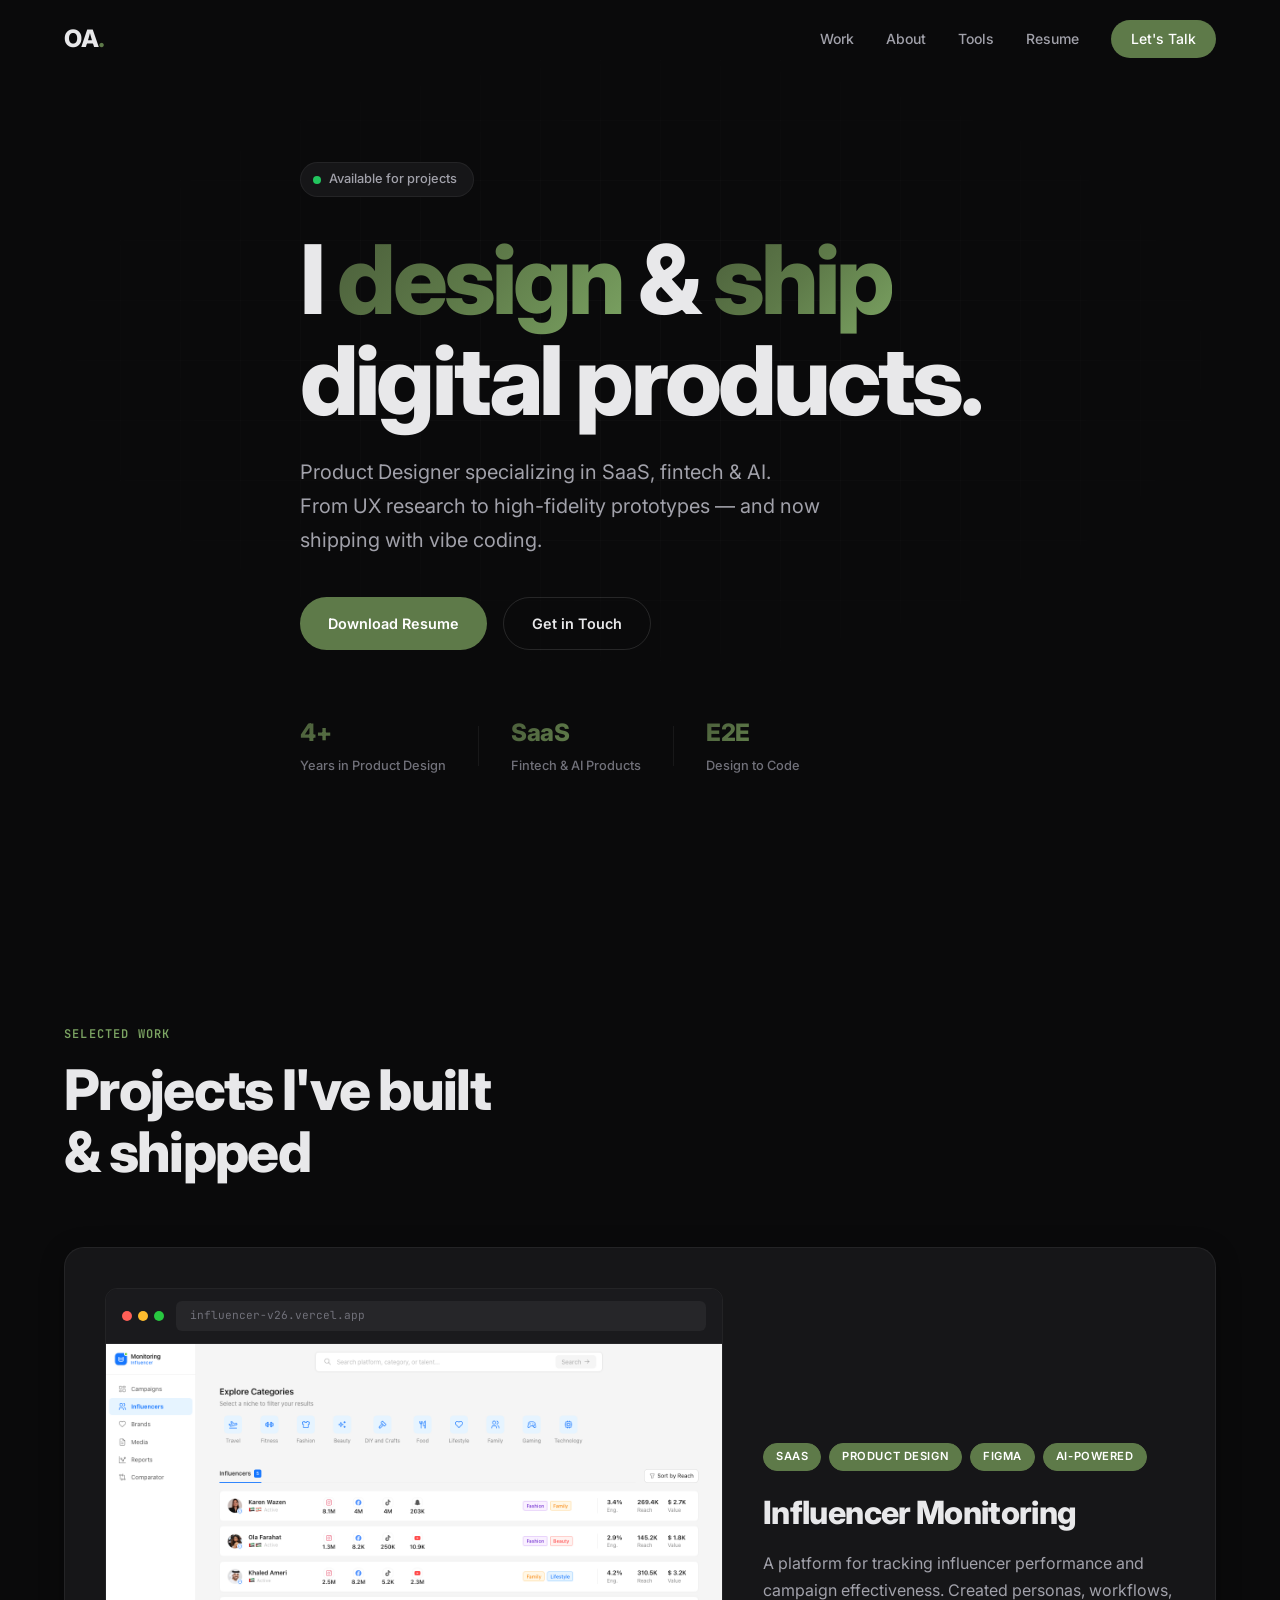
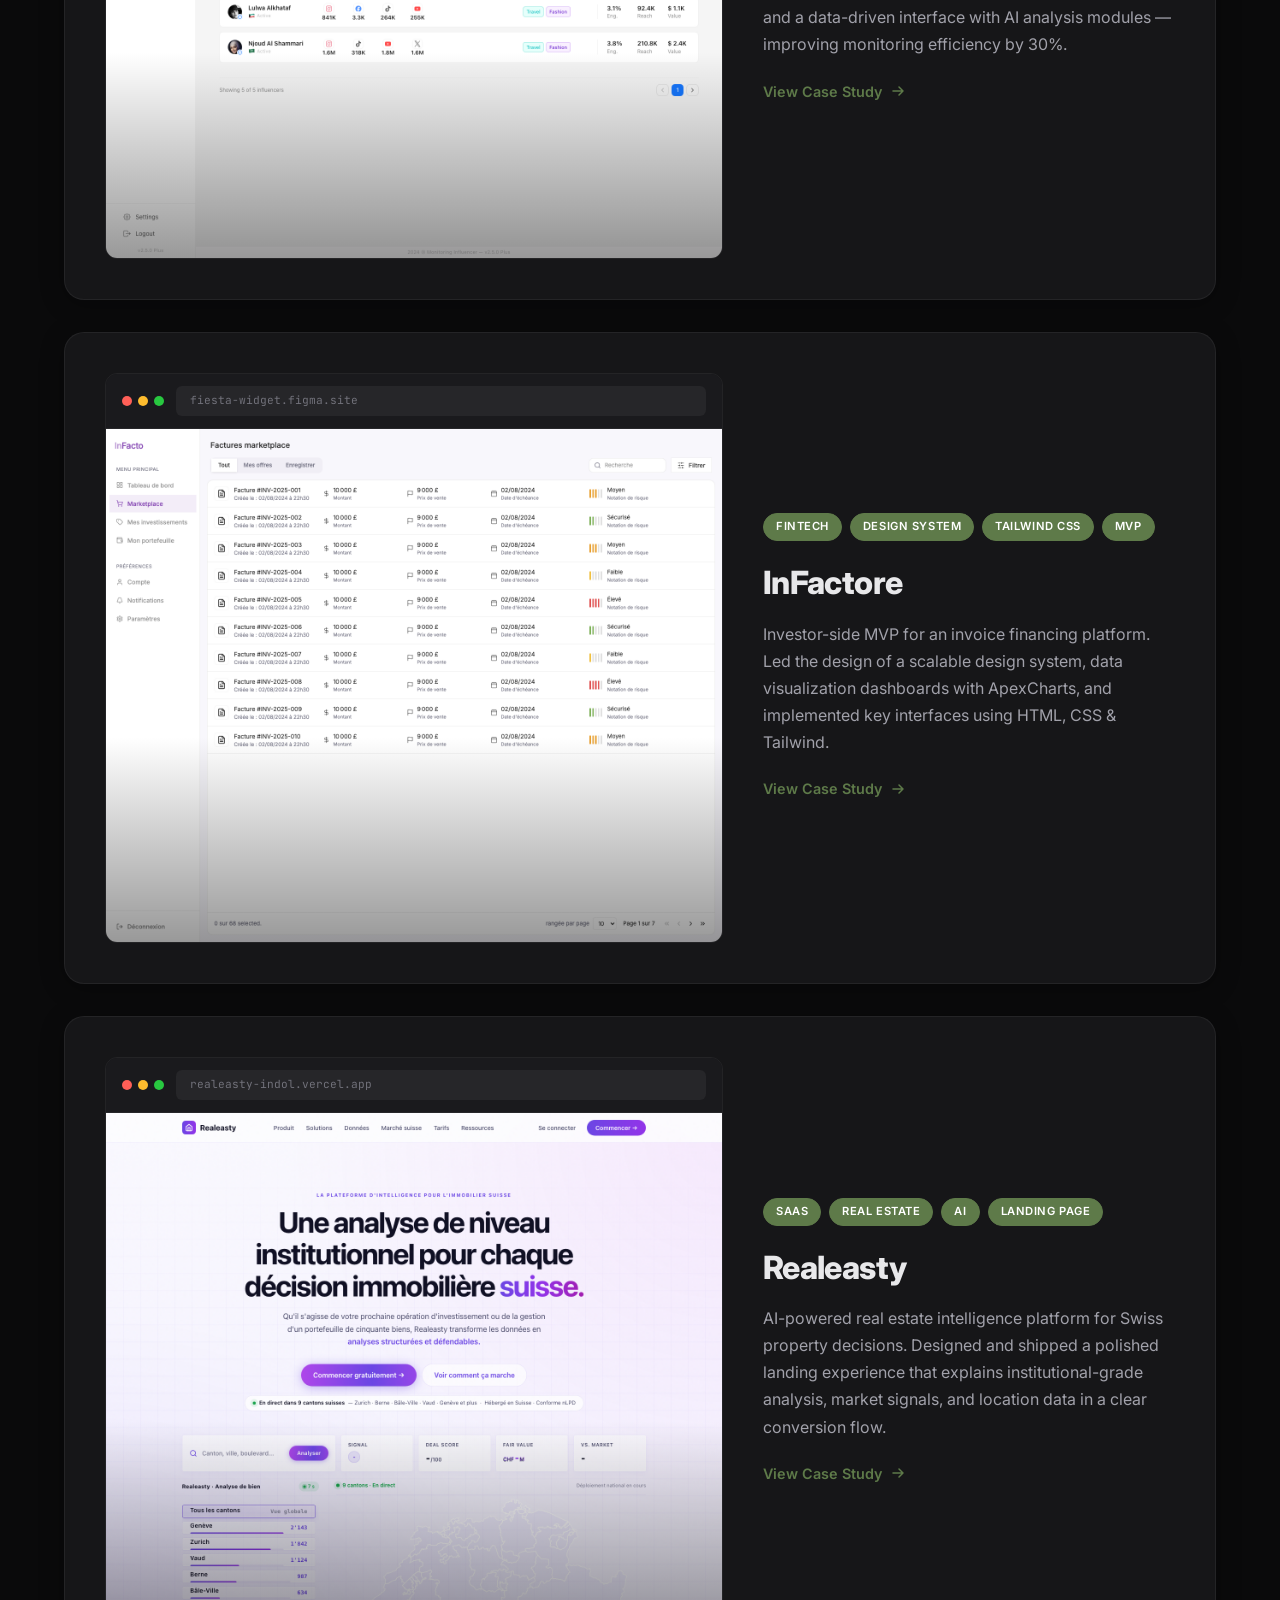
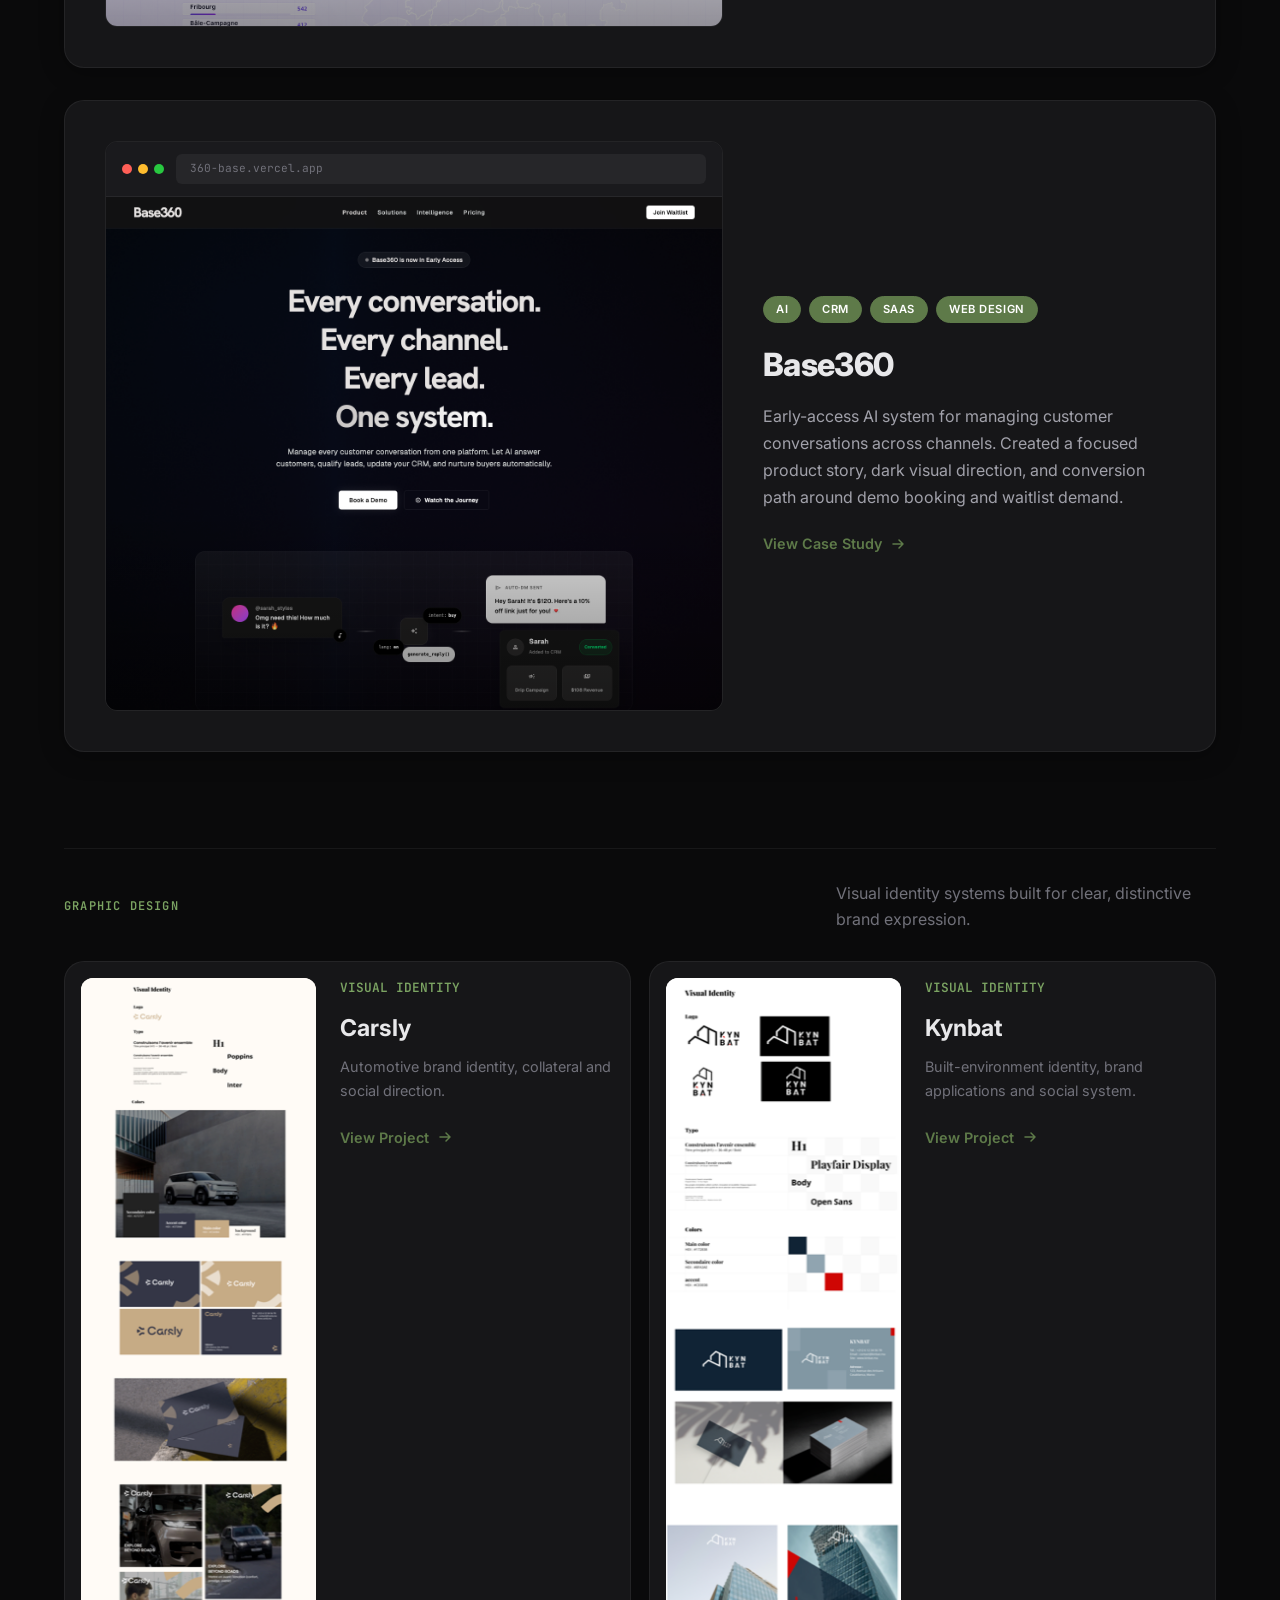
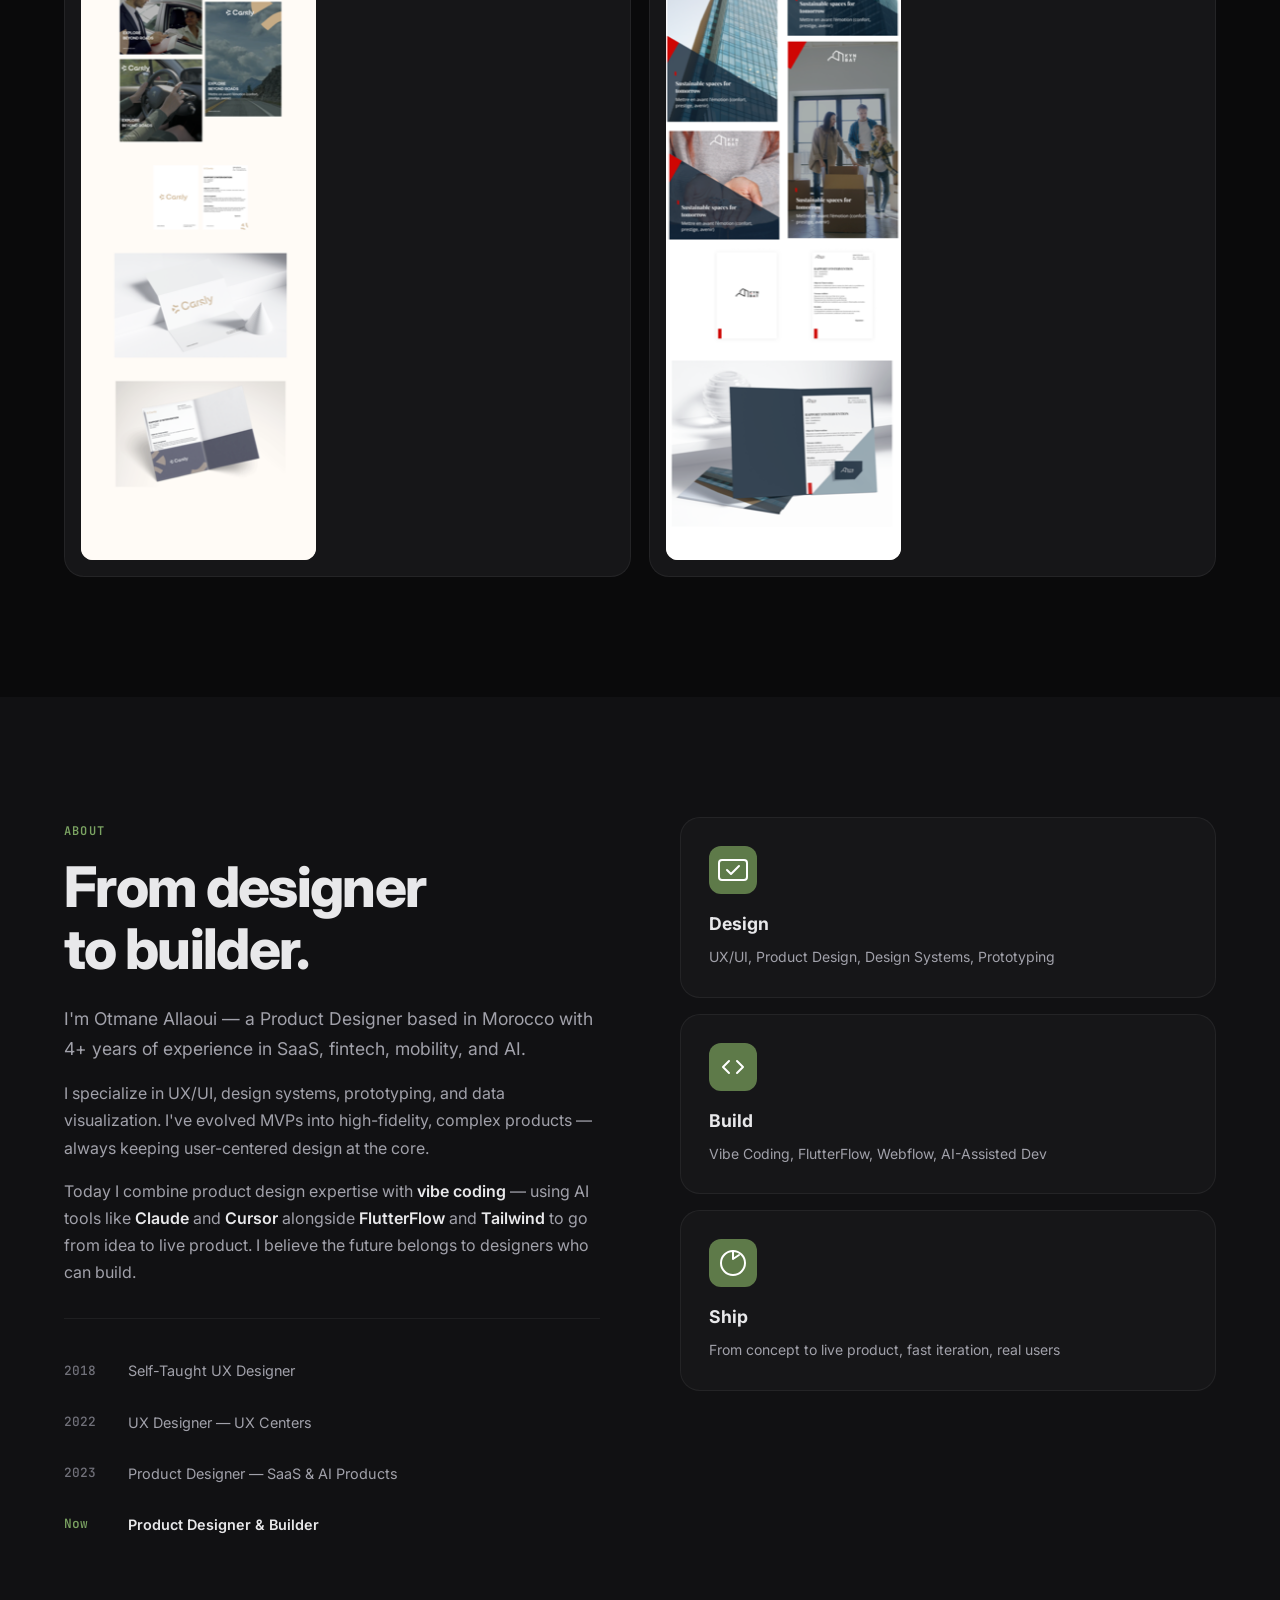
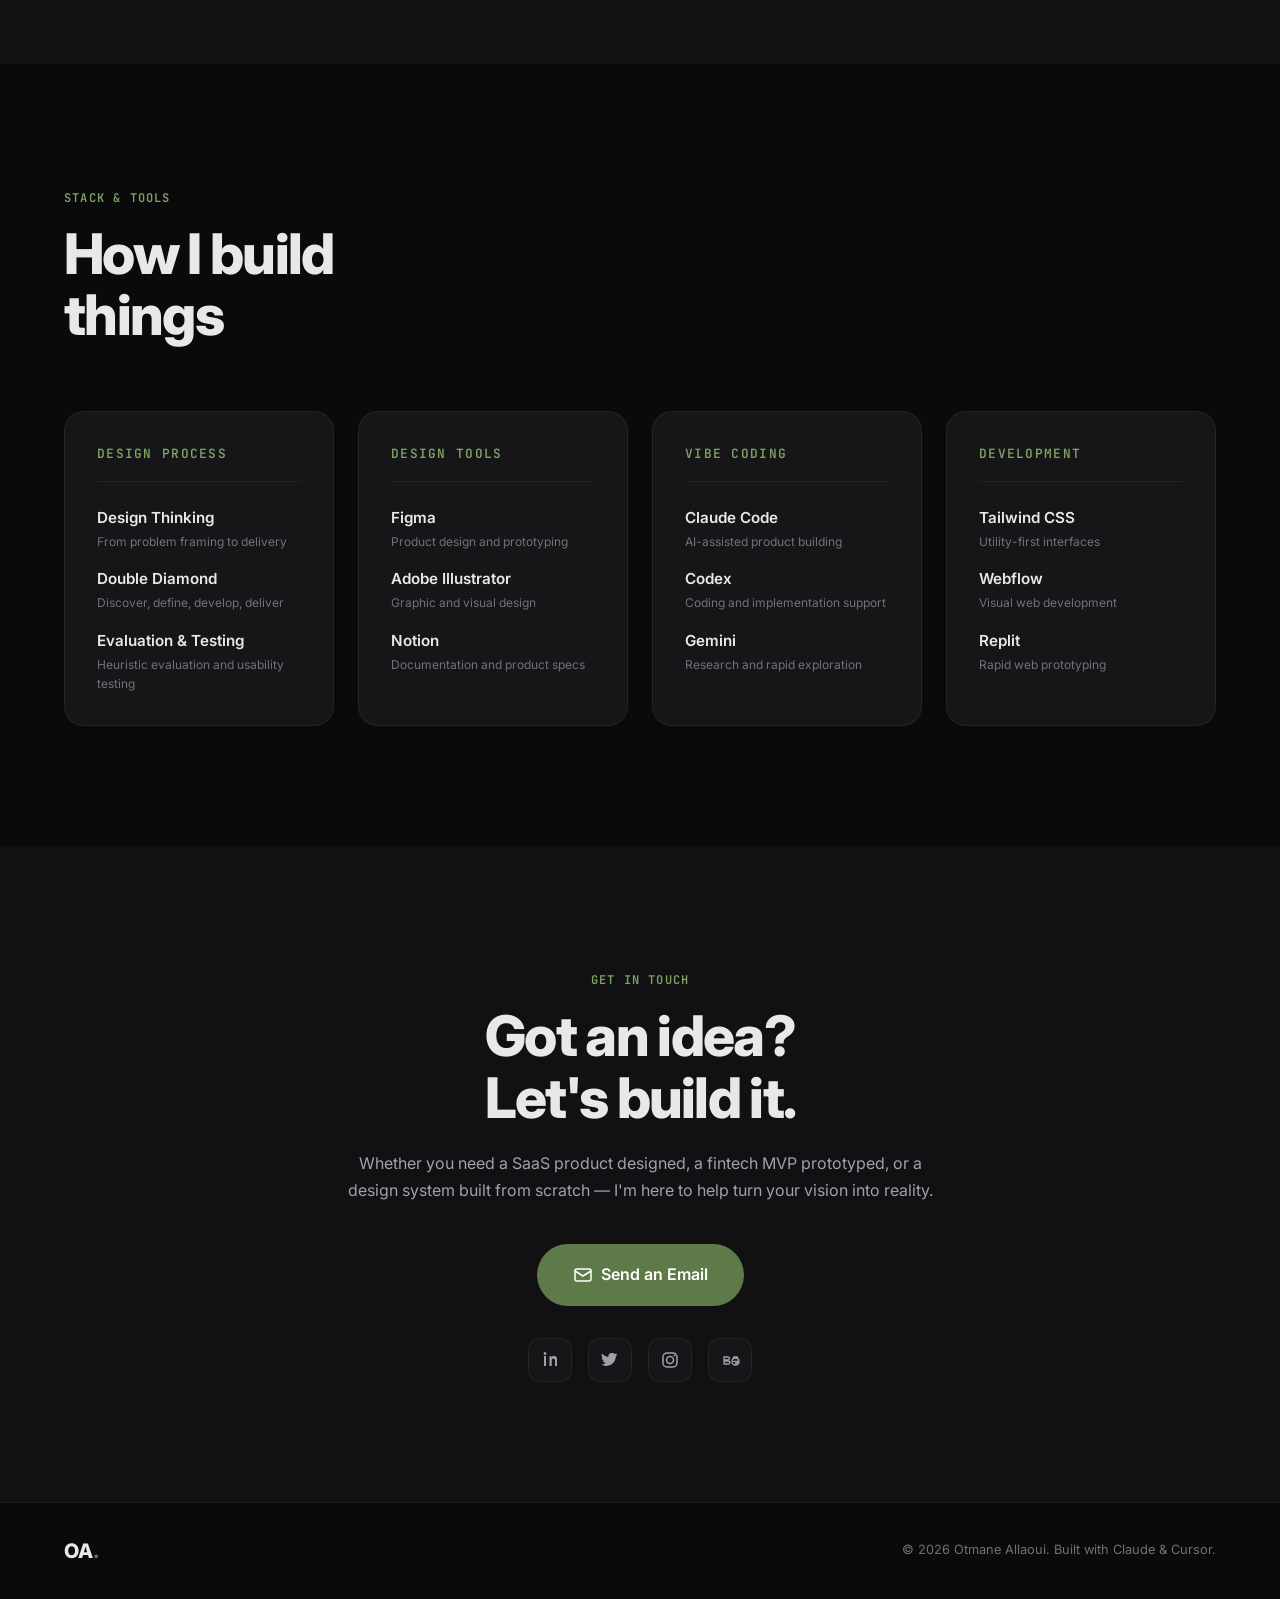
==== commit 8e9d5005: "Fix stale deployment asset caching" ====
--- a/index.html
+++ b/index.html
@@ -72,7 +72,7 @@
     <link rel="preconnect" href="https://fonts.googleapis.com">
     <link rel="preconnect" href="https://fonts.gstatic.com" crossorigin>
     <link href="https://fonts.googleapis.com/css2?family=Inter:wght@300;400;500;600;700;800&family=JetBrains+Mono:wght@400;500&display=swap" rel="stylesheet">
-    <link rel="stylesheet" href="styles.css">
+    <link rel="stylesheet" href="styles.css?v=20260729-1">
 
     <!-- Google Analytics (GA4) — Replace G-G1472X1V0Q with your Measurement ID -->
     <script async src="https://www.googletagmanager.com/gtag/js?id=G-G1472X1V0Q"></script>
--- a/styles.css
+++ b/styles.css
@@ -384,8 +384,8 @@
 /* --- Project Cards --- */
 .project-card {
     display: grid;
-    grid-template-columns: 1fr 1fr;
-    gap: 48px;
+    grid-template-columns: minmax(0, 1.2fr) minmax(0, 0.8fr);
+    gap: 40px;
     align-items: center;
     background: var(--bg-card);
     border: 1px solid var(--border);
@@ -441,15 +441,17 @@
 .graphic-work { margin-top: 96px; padding-top: 32px; border-top: 1px solid var(--border); }
 .graphic-work-header { display: flex; justify-content: space-between; align-items: end; gap: 32px; margin-bottom: 28px; }
 .graphic-work-header p { max-width: 380px; color: var(--text-muted); }
-.graphic-work-grid { display: grid; grid-template-columns: repeat(2, 1fr); gap: 18px; }
-.graphic-project-card { display: grid; grid-template-columns: 210px 1fr; gap: 24px; padding: 16px; border: 1px solid var(--border); border-radius: var(--radius-lg); background: var(--bg-card); transition: transform var(--transition), border-color var(--transition), background var(--transition); }
+.graphic-work-grid { display: grid; grid-template-columns: repeat(2, minmax(0, 1fr)); gap: 18px; }
+.graphic-project-card { display: grid; grid-template-columns: minmax(230px, 44%) minmax(0, 1fr); gap: 24px; padding: 16px; border: 1px solid var(--border); border-radius: var(--radius-lg); background: var(--bg-card); transition: transform var(--transition), border-color var(--transition), background var(--transition); }
 .graphic-project-card:hover { transform: translateY(-4px); border-color: var(--border-hover); background: var(--bg-card-hover); }
-.graphic-project-image { height: 240px; overflow: hidden; border-radius: var(--radius); background: #f5f2ec; }
-.graphic-project-image img { width: 100%; height: 100%; object-fit: cover; object-position: top; }
+.graphic-project-image { min-height: 340px; overflow: hidden; border-radius: var(--radius); background: #f5f2ec; }
+.graphic-project-image img { width: 100%; height: 100%; object-fit: cover; object-position: center 38%; transition: transform var(--transition); }
+.graphic-project-card:hover .graphic-project-image img { transform: scale(1.025); }
 .graphic-project-card h3 { margin: 10px 0 8px; font-size: 1.45rem; }
 .graphic-project-card p { color: var(--text-muted); font-size: .9rem; line-height: 1.65; margin-bottom: 22px; }
 .graphic-case-visual { padding-bottom: 100px; }
-.graphic-case-visual img { width: 100%; max-height: 1000px; object-fit: cover; object-position: top; border: 1px solid var(--border); border-radius: var(--radius-lg); background: #f5f2ec; }
+.graphic-case-visual .container-wide { display: flex; justify-content: center; }
+.graphic-case-visual img { width: min(100%, 720px); height: auto; border: 1px solid var(--border); border-radius: var(--radius-lg); background: #f5f2ec; box-shadow: var(--shadow-lg); }
 .graphic-detail-grid { display: grid; grid-template-columns: repeat(3, 1fr); gap: 16px; margin: 34px 0; }
 .graphic-detail-grid > div { padding: 20px; border: 1px solid var(--border); border-radius: var(--radius); background: var(--bg-card); }
 .graphic-detail-grid span { color: var(--accent-light); font: 500 .7rem var(--font-mono); letter-spacing: .08em; text-transform: uppercase; }
@@ -474,7 +476,7 @@
 
 .live-preview-frame {
     position: relative;
-    height: 300px;
+    aspect-ratio: 6 / 5;
     overflow: hidden;
     background: #0f0f12;
 }
@@ -491,7 +493,7 @@
 .preview-image {
     width: 100%;
     height: 100%;
-    object-fit: cover;
+    object-fit: contain;
     object-position: top center;
 }
 
@@ -1145,7 +1147,8 @@
 }
 
 .case-screenshot {
-    height: 520px;
+    height: auto;
+    aspect-ratio: 6 / 5;
     background: #0f0f12;
 }
 
@@ -1681,8 +1684,8 @@
 
     .projects-grid { grid-template-columns: 1fr; }
     .graphic-work-header { display: grid; gap: 12px; align-items: start; }
-    .graphic-project-card { grid-template-columns: 150px 1fr; }
-    .graphic-project-image { height: 200px; }
+    .graphic-project-card { grid-template-columns: minmax(190px, 42%) minmax(0, 1fr); }
+    .graphic-project-image { min-height: 300px; }
     .graphic-detail-grid { grid-template-columns: 1fr; }
 
     .tools-grid { grid-template-columns: 1fr; }
@@ -1720,6 +1723,9 @@
         font-size: 1.75rem;
     }
     .project-card-info h3 { font-size: 1.5rem; }
+    .project-card { padding: 16px; }
+    .graphic-project-card { grid-template-columns: 1fr; }
+    .graphic-project-image { min-height: 320px; }
     .mock-cards { grid-template-columns: 1fr; }
     .mock-influencer-grid { grid-template-columns: repeat(2, 1fr); }
     .mock-kanban { grid-template-columns: 1fr; }
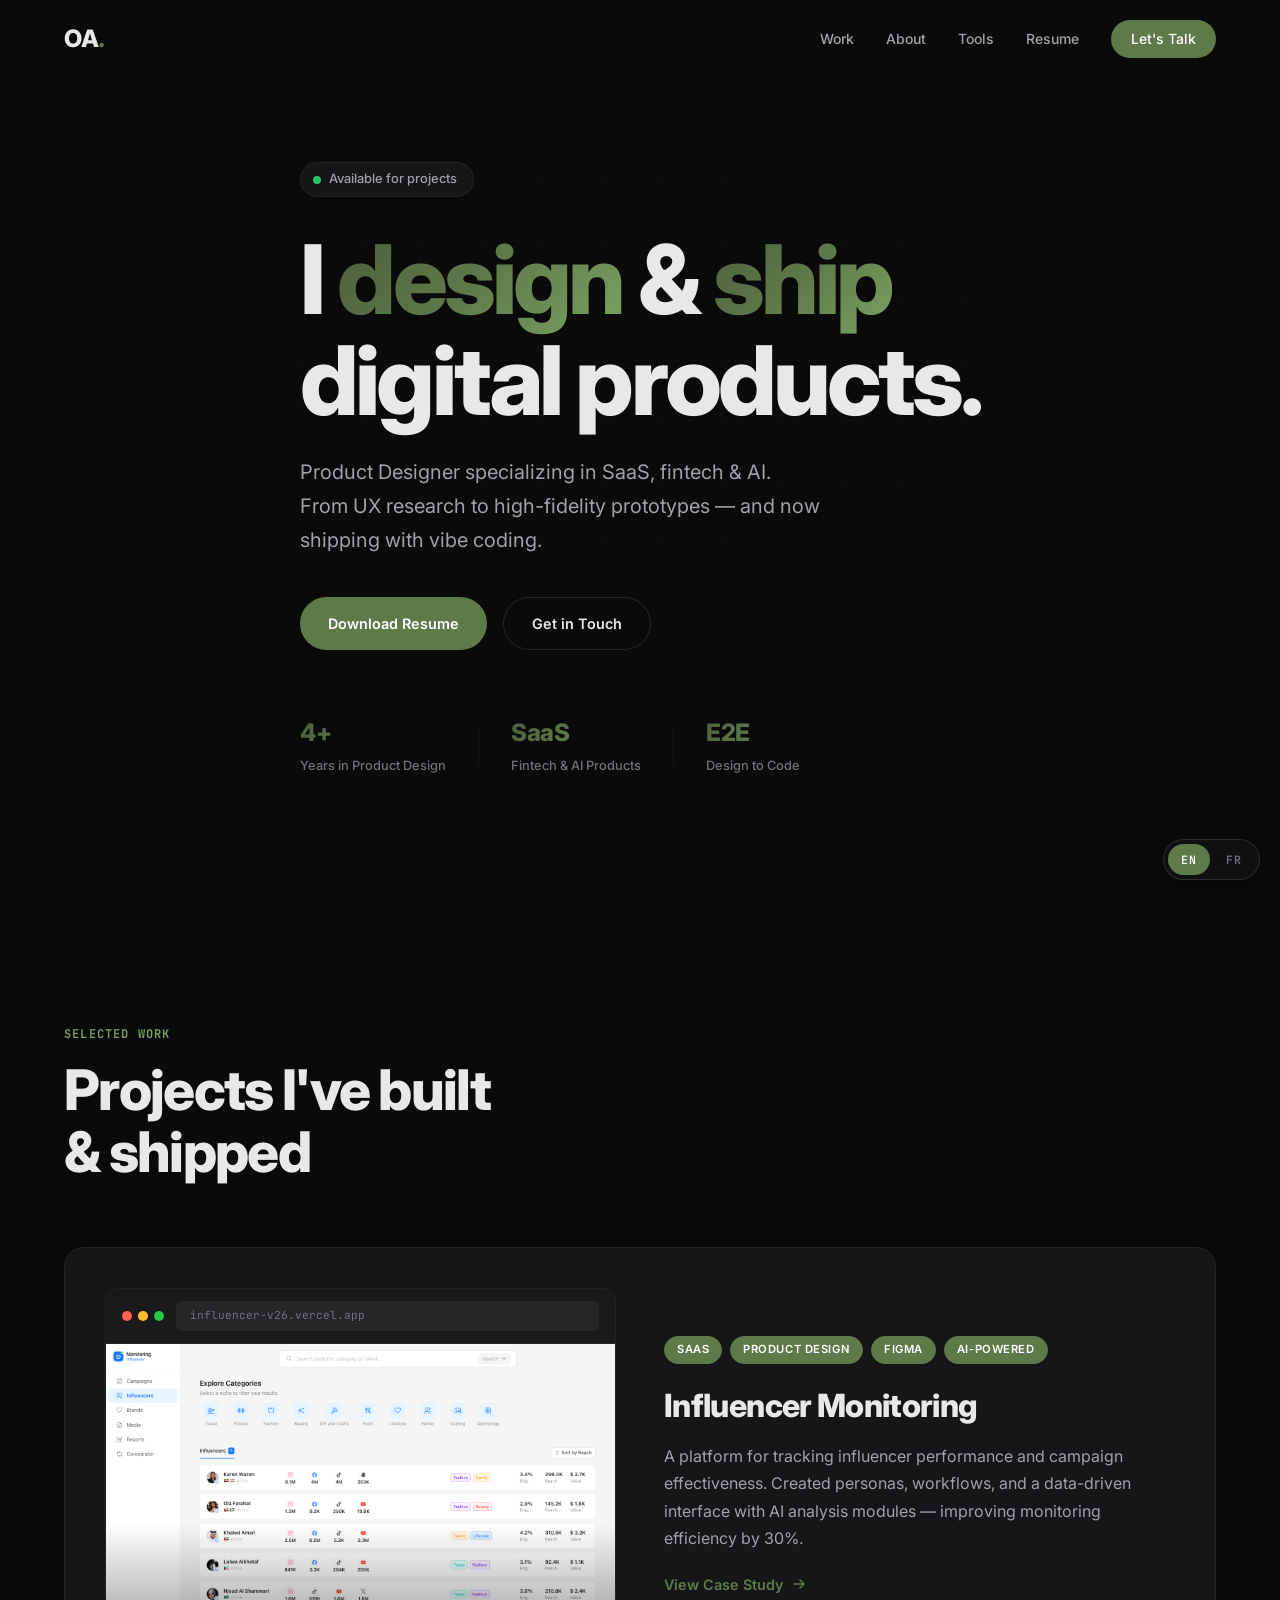
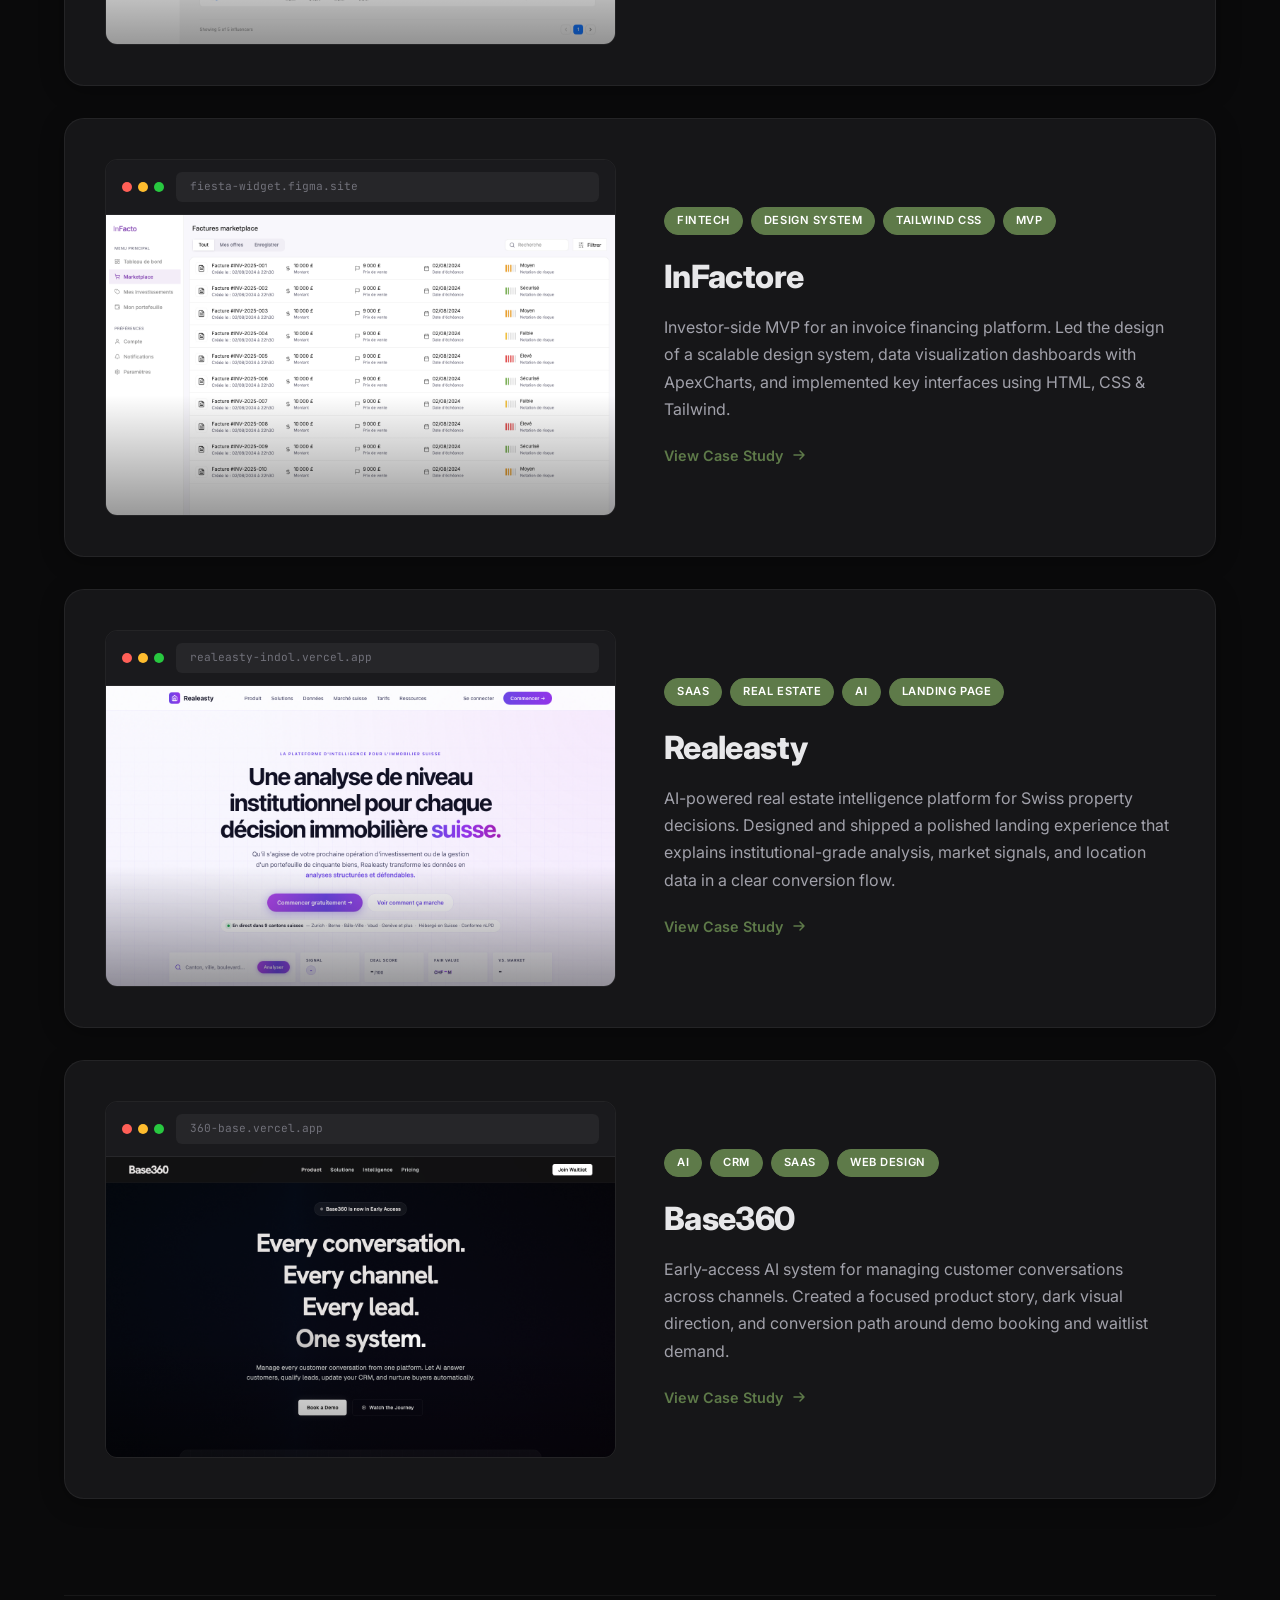
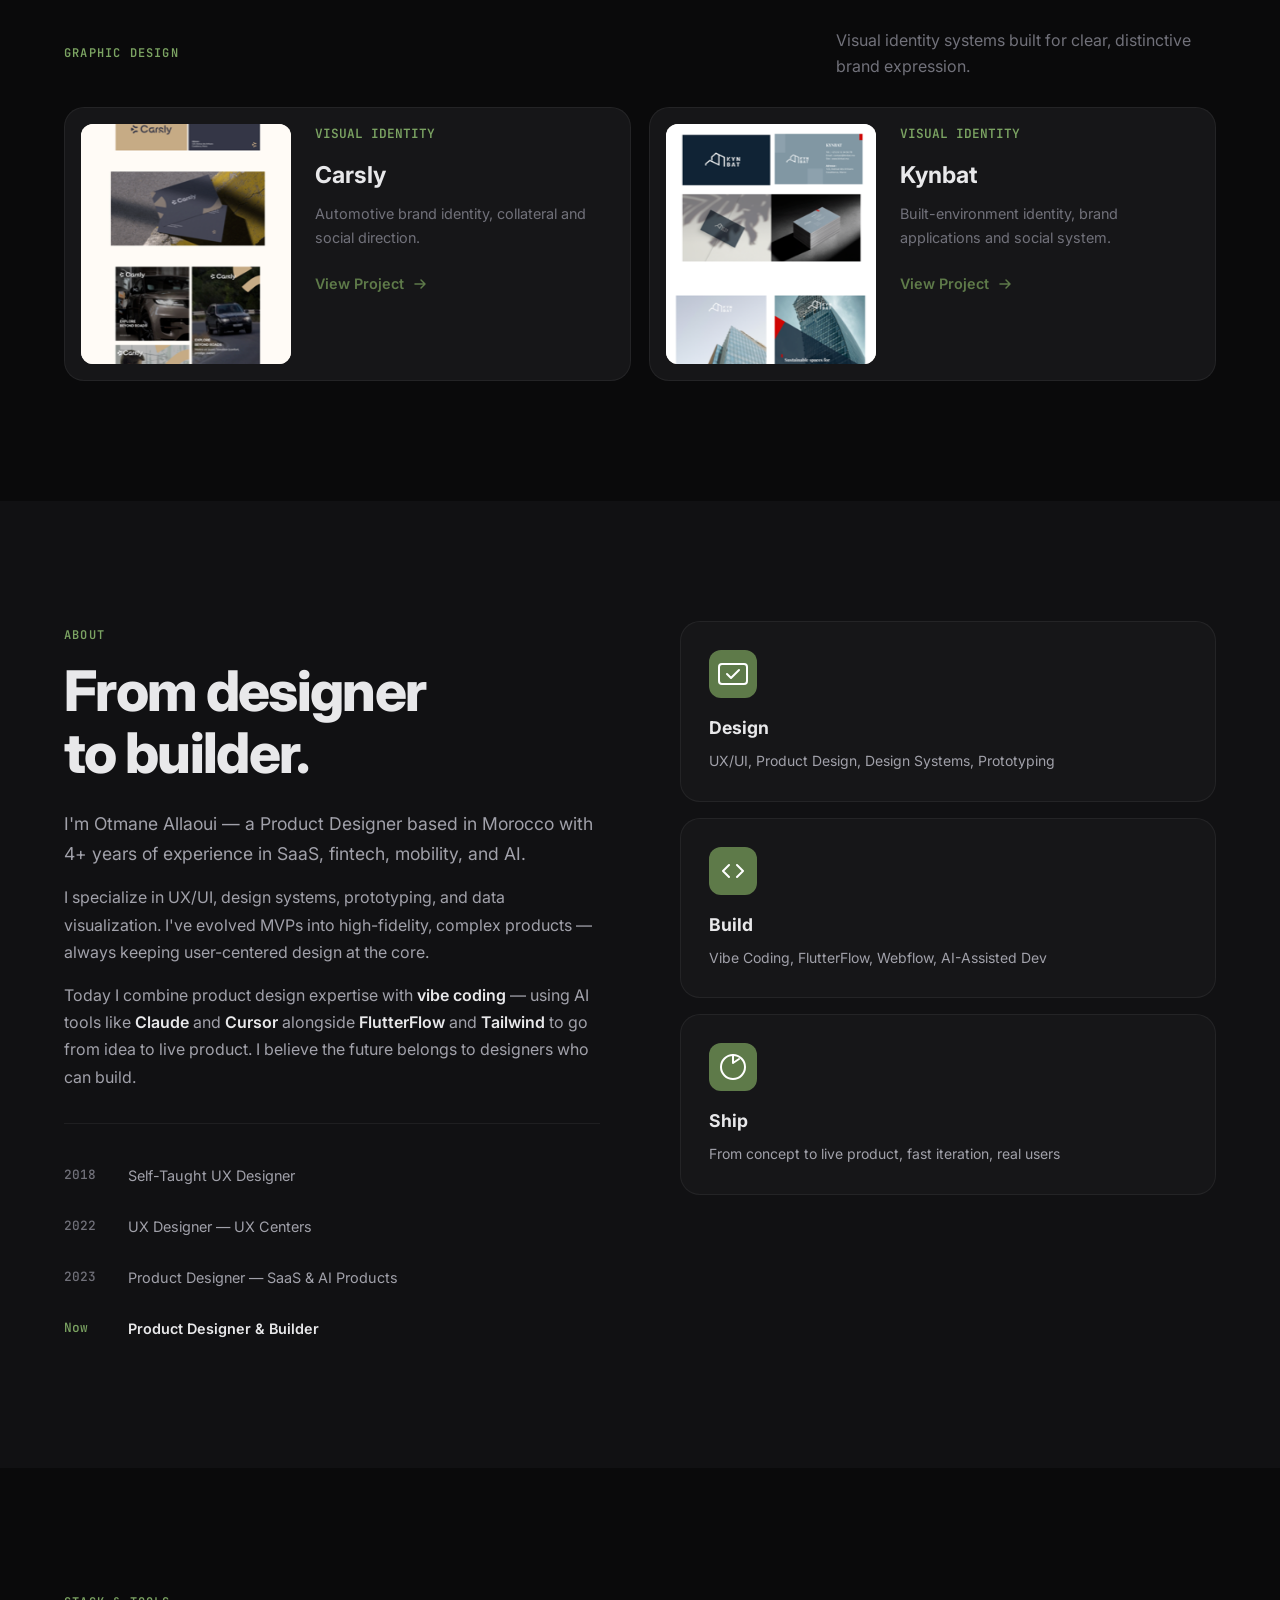
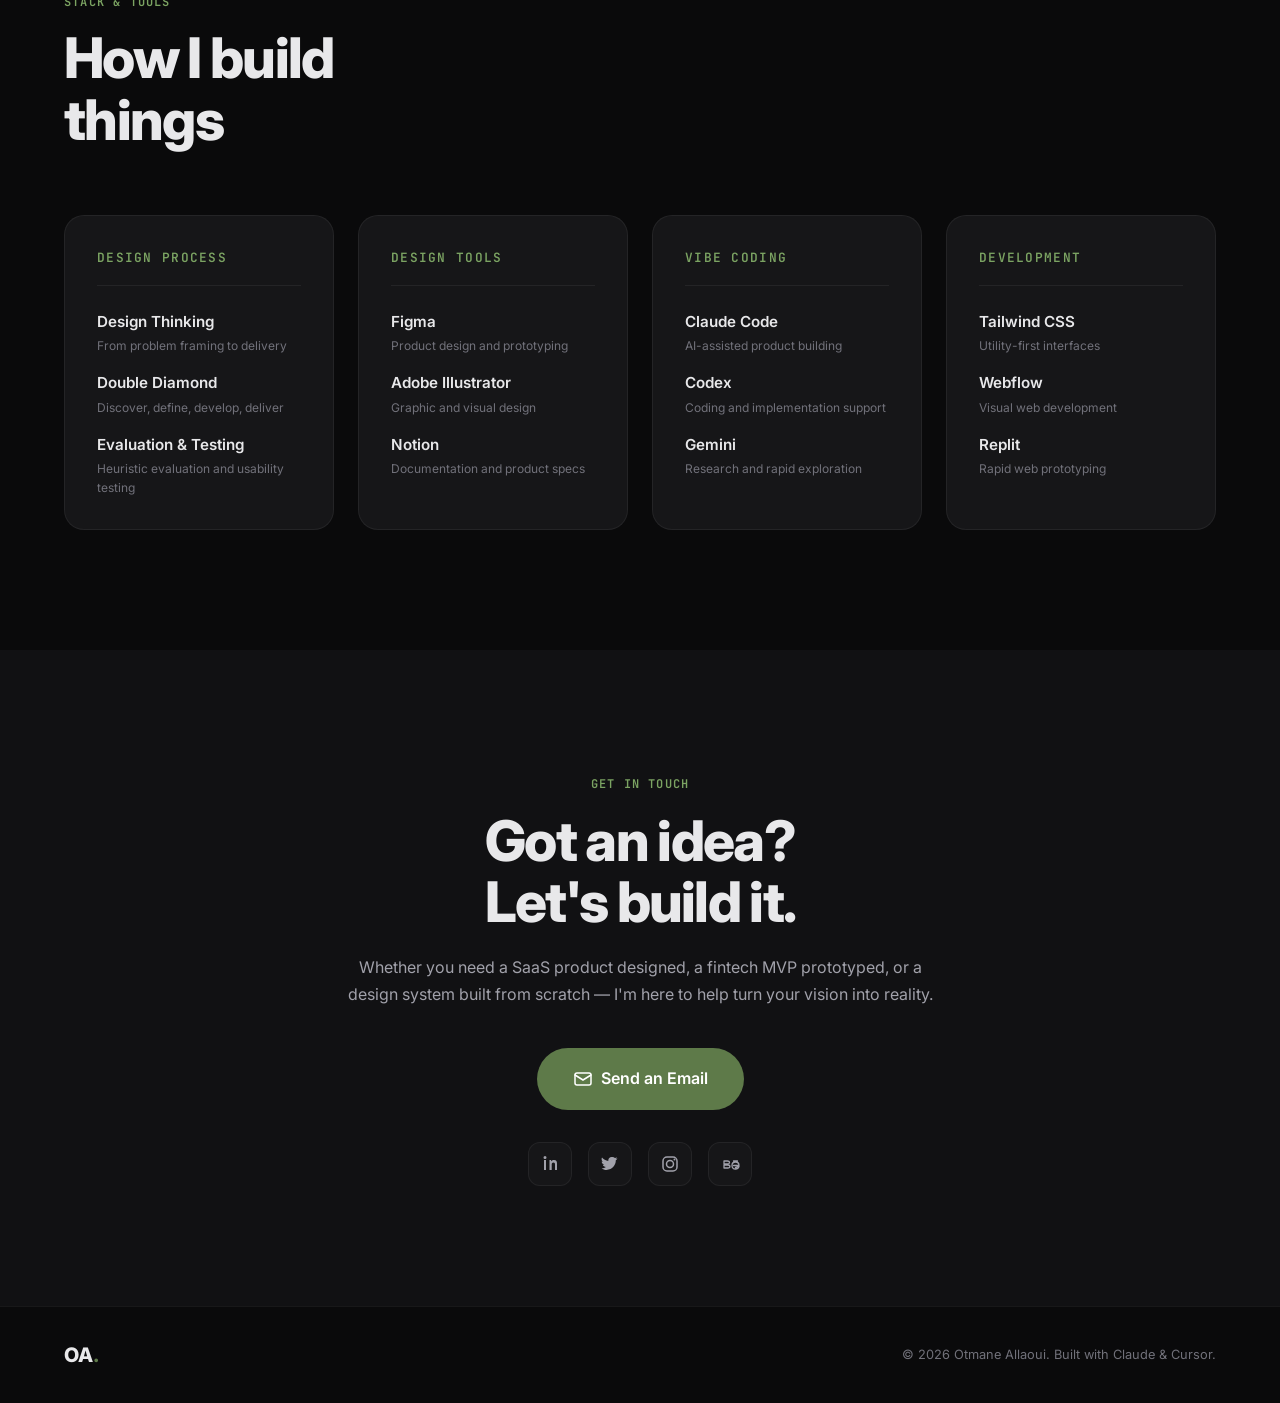
==== commit a10127e5: "Add persistent manual language switcher" ====
--- a/index.html
+++ b/index.html
@@ -72,7 +72,7 @@
     <link rel="preconnect" href="https://fonts.googleapis.com">
     <link rel="preconnect" href="https://fonts.gstatic.com" crossorigin>
     <link href="https://fonts.googleapis.com/css2?family=Inter:wght@300;400;500;600;700;800&family=JetBrains+Mono:wght@400;500&display=swap" rel="stylesheet">
-    <link rel="stylesheet" href="styles.css?v=20260729-1">
+    <link rel="stylesheet" href="styles.css?v=language-switch-1">
 
     <!-- Google Analytics (GA4) — Replace G-G1472X1V0Q with your Measurement ID -->
     <script async src="https://www.googletagmanager.com/gtag/js?id=G-G1472X1V0Q"></script>
@@ -481,6 +481,6 @@
         </div>
     </footer>
 
-    <script src="script.js" defer></script>
+    <script src="script.js?v=language-switch-1" defer></script>
 </body>
 </html>
--- a/styles.css
+++ b/styles.css
@@ -50,6 +50,35 @@
 img { max-width: 100%; display: block; }
 button { background: none; border: none; cursor: pointer; font: inherit; color: inherit; }
 
+.language-switcher {
+    position: fixed;
+    right: 20px;
+    bottom: 20px;
+    z-index: 150;
+    display: inline-flex;
+    gap: 3px;
+    padding: 4px;
+    border: 1px solid var(--border-hover);
+    border-radius: var(--radius-full);
+    background: rgba(17,17,19,.9);
+    box-shadow: var(--shadow);
+    backdrop-filter: blur(16px);
+    -webkit-backdrop-filter: blur(16px);
+}
+
+.language-switcher button {
+    min-width: 42px;
+    padding: 8px 10px;
+    border-radius: var(--radius-full);
+    color: var(--text-muted);
+    font: 600 .72rem var(--font-mono);
+    letter-spacing: .06em;
+    transition: color var(--transition), background var(--transition);
+}
+
+.language-switcher button:hover { color: var(--text); }
+.language-switcher button.active { color: white; background: var(--accent); }
+
 ::selection {
     background: var(--accent);
     color: white;
@@ -384,8 +413,8 @@
 /* --- Project Cards --- */
 .project-card {
     display: grid;
-    grid-template-columns: minmax(0, 1.2fr) minmax(0, 0.8fr);
-    gap: 40px;
+    grid-template-columns: 1fr 1fr;
+    gap: 48px;
     align-items: center;
     background: var(--bg-card);
     border: 1px solid var(--border);
@@ -441,10 +470,10 @@
 .graphic-work { margin-top: 96px; padding-top: 32px; border-top: 1px solid var(--border); }
 .graphic-work-header { display: flex; justify-content: space-between; align-items: end; gap: 32px; margin-bottom: 28px; }
 .graphic-work-header p { max-width: 380px; color: var(--text-muted); }
-.graphic-work-grid { display: grid; grid-template-columns: repeat(2, minmax(0, 1fr)); gap: 18px; }
-.graphic-project-card { display: grid; grid-template-columns: minmax(230px, 44%) minmax(0, 1fr); gap: 24px; padding: 16px; border: 1px solid var(--border); border-radius: var(--radius-lg); background: var(--bg-card); transition: transform var(--transition), border-color var(--transition), background var(--transition); }
+.graphic-work-grid { display: grid; grid-template-columns: repeat(2, 1fr); gap: 18px; }
+.graphic-project-card { display: grid; grid-template-columns: 210px 1fr; gap: 24px; padding: 16px; border: 1px solid var(--border); border-radius: var(--radius-lg); background: var(--bg-card); transition: transform var(--transition), border-color var(--transition), background var(--transition); }
 .graphic-project-card:hover { transform: translateY(-4px); border-color: var(--border-hover); background: var(--bg-card-hover); }
-.graphic-project-image { min-height: 340px; overflow: hidden; border-radius: var(--radius); background: #f5f2ec; }
+.graphic-project-image { height: 240px; overflow: hidden; border-radius: var(--radius); background: #f5f2ec; }
 .graphic-project-image img { width: 100%; height: 100%; object-fit: cover; object-position: center 38%; transition: transform var(--transition); }
 .graphic-project-card:hover .graphic-project-image img { transform: scale(1.025); }
 .graphic-project-card h3 { margin: 10px 0 8px; font-size: 1.45rem; }
@@ -476,7 +505,7 @@
 
 .live-preview-frame {
     position: relative;
-    aspect-ratio: 6 / 5;
+    height: 300px;
     overflow: hidden;
     background: #0f0f12;
 }
@@ -493,7 +522,7 @@
 .preview-image {
     width: 100%;
     height: 100%;
-    object-fit: contain;
+    object-fit: cover;
     object-position: top center;
 }
 
@@ -1021,19 +1050,21 @@
 .resume-role { color: var(--text-secondary); font-size: 1.15rem; }
 .resume-location { color: var(--text-muted); margin-top: 8px; }
 .resume-heading .hero-actions { margin-top: 32px; }
-.resume-layout { display: grid; grid-template-columns: 260px minmax(0, 1fr); gap: 100px; align-items: start; }
-.resume-aside { position: sticky; top: 112px; color: var(--text-secondary); line-height: 1.7; }
+.resume-layout { display: grid; grid-template-columns: minmax(220px, 260px) minmax(0, 760px); justify-content: space-between; gap: clamp(48px, 8vw, 100px); align-items: start; }
+.resume-aside { position: sticky; top: 112px; min-width: 0; color: var(--text-secondary); line-height: 1.7; }
 .resume-aside-block { display: grid; gap: 8px; margin-top: 34px; }
+.resume-aside p, .resume-aside a { overflow-wrap: anywhere; }
 .resume-aside a { color: var(--text-secondary); transition: color var(--transition); }
 .resume-aside a:hover { color: var(--accent-light); }
-.resume-main { max-width: 760px; }
+.resume-main { width: 100%; max-width: 760px; min-width: 0; }
 .resume-section { padding: 0 0 52px; margin-bottom: 52px; border-bottom: 1px solid var(--border); }
 .resume-section:last-child { border-bottom: 0; }
 .resume-section h2 { margin: 16px 0; font-size: clamp(2rem, 4vw, 3rem); line-height: 1.1; letter-spacing: -0.035em; }
 .resume-section > p { color: var(--text-secondary); max-width: 700px; }
 .resume-entry { display: grid; grid-template-columns: 150px 1fr; gap: 30px; padding: 28px 0; border-bottom: 1px solid var(--border); }
 .resume-entry-meta { display: grid; align-content: start; gap: 4px; color: var(--text-muted); font: 0.75rem var(--font-mono); }
-.resume-entry h3 { margin-bottom: 10px; font-size: 1.05rem; }
+.resume-entry > div { min-width: 0; }
+.resume-entry h3 { margin-bottom: 10px; font-size: 1.05rem; line-height: 1.45; }
 .resume-entry h3 span { color: var(--text-muted); font-weight: 400; }
 .resume-entry p { color: var(--text-secondary); font-size: 0.95rem; margin-top: 8px; }
 .resume-project-list { display: grid; margin-top: 20px; border-top: 1px solid var(--border); }
@@ -1098,12 +1129,13 @@
 .production-story { display: grid; grid-template-columns: .85fr 1.15fr; gap: 70px; align-items: center; padding: 100px 0; }
 .production-story-reverse { grid-template-columns: 1.15fr .85fr; }
 .production-story-copy h2, .live-experience h2 { margin: 14px 0; font-size: clamp(2rem,4vw,3.3rem); line-height: 1.08; letter-spacing: -.04em; }
+.live-experience h2 { font-size: clamp(2.75rem,4vw,3.3rem); }
 .production-story-copy > p, .live-experience p { color: var(--text-secondary); line-height: 1.75; }
 .production-story-copy > p + p { margin-top: 16px; }
 .live-experience { margin: 10px 0; padding: 34px; border: 1px solid var(--border); border-radius: var(--radius-lg); background: radial-gradient(circle at 80% 0%, var(--accent-glow), transparent 34%), var(--bg-elevated); }
 .live-first { padding-top: 0; }
-.live-experience-wide { padding: 42px; }
-.live-experience-wide .live-product-shell { height: min(78vh, 900px); }
+.live-first .container-wide { width: 100%; max-width: 1600px; }
+.live-experience-wide { width: 100%; min-width: 0; padding: 42px; }
 .case-study { display: flex; flex-direction: column; }
 .case-study > section { order: 4; }
 .case-study > .case-hero { order: 1; }
@@ -1111,8 +1143,11 @@
 .case-study > .process-section { order: 3; }
 .live-experience-header { display: flex; justify-content: space-between; align-items: end; gap: 30px; margin-bottom: 28px; }
 .live-experience-header > div { max-width: 680px; }
-.live-product-shell { overflow: hidden; height: 680px; border: 1px solid var(--border); border-radius: var(--radius); background: var(--bg); }
-.live-product-shell iframe { width: 100%; height: 100%; border: 0; background: var(--bg); }
+.live-product-shell { position: relative; display: block; width: 100%; max-width: 100%; min-width: 0; height: clamp(560px, 62vw, 780px); overflow: hidden; border: 1px solid var(--border); border-radius: var(--radius); background: var(--bg); }
+.live-product-shell iframe { position: absolute; inset: 0; display: block; width: 100% !important; max-width: none; min-width: 100%; height: 100% !important; border: 0; background: var(--bg); }
+.live-product-static { height: auto; }
+.live-product-static img { width: 100%; height: auto; transition: transform var(--transition); }
+.live-product-static:hover img { transform: scale(1.01); }
 .evidence-card { min-height: 260px; display: flex; flex-direction: column; justify-content: end; padding: 30px; border: 1px solid var(--border); border-radius: var(--radius-lg); background: radial-gradient(circle at 50% 0%, var(--accent-glow), transparent 55%), var(--bg-card); }
 .evidence-card h3 { margin: 14px 0 8px; font-size: 2rem; }
 .evidence-card p { color: var(--text-secondary); max-width: 280px; }
@@ -1147,8 +1182,7 @@
 }
 
 .case-screenshot {
-    height: auto;
-    aspect-ratio: 6 / 5;
+    height: 520px;
     background: #0f0f12;
 }
 
@@ -1653,9 +1687,14 @@
     .case-feature { grid-template-columns: 1fr; gap: 32px; }
     .case-feature.reverse { direction: ltr; }
     .production-story, .production-story-reverse { grid-template-columns: 1fr; gap: 36px; padding: 72px 0; }
-    .resume-layout { grid-template-columns: 1fr; gap: 52px; }
-    .resume-aside { position: static; display: grid; grid-template-columns: repeat(3, 1fr); gap: 24px; }
+    .resume-layout { grid-template-columns: 1fr; gap: 64px; }
+    .resume-aside { position: static; display: grid; grid-template-columns: repeat(3, minmax(0, 1fr)); grid-template-rows: auto 1fr; gap: 10px 32px; padding: 28px; border: 1px solid var(--border); border-radius: var(--radius-lg); background: var(--bg-card); }
+    .resume-aside > .section-label:first-child { grid-column: 1; grid-row: 1; }
+    .resume-aside > p:first-of-type { grid-column: 1; grid-row: 2; }
+    .resume-aside > .resume-aside-block:nth-of-type(1) { grid-column: 2; grid-row: 1 / 3; }
+    .resume-aside > .resume-aside-block:nth-of-type(2) { grid-column: 3; grid-row: 1 / 3; }
     .resume-aside-block { margin-top: 0; }
+    .resume-main { max-width: none; }
     .graphic-work-grid { grid-template-columns: 1fr; }
 }
 
@@ -1684,8 +1723,8 @@
 
     .projects-grid { grid-template-columns: 1fr; }
     .graphic-work-header { display: grid; gap: 12px; align-items: start; }
-    .graphic-project-card { grid-template-columns: minmax(190px, 42%) minmax(0, 1fr); }
-    .graphic-project-image { min-height: 300px; }
+    .graphic-project-card { grid-template-columns: 150px 1fr; }
+    .graphic-project-image { height: 200px; }
     .graphic-detail-grid { grid-template-columns: 1fr; }
 
     .tools-grid { grid-template-columns: 1fr; }
@@ -1702,19 +1741,25 @@
 
     .case-hero { padding: 120px 0 60px; }
     .case-hero-content h1 { font-size: 2.5rem; }
-    .production-stage, .live-experience { padding: 18px; }
-    .live-experience-wide { padding: 20px; }
-    .production-stage-copy, .live-experience-header { display: grid; gap: 16px; align-items: start; }
-    .live-product-shell { height: 520px; }
+    .production-stage { padding: 18px; }
+    .production-stage-copy { display: grid; gap: 16px; align-items: start; }
+    .live-experience-wide .live-product-shell:not(.live-product-static) { height: clamp(560px, 78vh, 680px); }
     .double-diamond-diagram { margin-bottom: 34px; }
     .double-diamond-grid article { min-height: 0; }
-    .resume-aside { grid-template-columns: 1fr; }
+    .resume-heading h1 { font-size: clamp(2.75rem, 12vw, 4.5rem); }
+    .resume-heading .hero-actions { max-width: 360px; }
+    .resume-aside { grid-template-columns: 1fr; grid-template-rows: auto; gap: 24px; padding: 24px; }
+    .resume-aside > .section-label:first-child,
+    .resume-aside > p:first-of-type,
+    .resume-aside > .resume-aside-block:nth-of-type(1),
+    .resume-aside > .resume-aside-block:nth-of-type(2) { grid-column: 1; grid-row: auto; }
     .resume-entry { grid-template-columns: 1fr; gap: 10px; }
     .resume-education p { display: grid; gap: 4px; }
     .resume-education span { text-align: left; }
 }
 
 @media (max-width: 480px) {
+    .language-switcher { right: 12px; bottom: 12px; }
     .hero h1 { font-size: 2rem; }
     .section-header h2,
     .case-block h2,
@@ -1724,9 +1769,14 @@
     }
     .project-card-info h3 { font-size: 1.5rem; }
     .project-card { padding: 16px; }
-    .graphic-project-card { grid-template-columns: 1fr; }
-    .graphic-project-image { min-height: 320px; }
     .mock-cards { grid-template-columns: 1fr; }
     .mock-influencer-grid { grid-template-columns: repeat(2, 1fr); }
     .mock-kanban { grid-template-columns: 1fr; }
-}
+    .resume-heading h1 { font-size: 2.35rem; letter-spacing: -0.035em; }
+    .resume-role { font-size: 1rem; }
+    .resume-heading .hero-actions { width: 100%; max-width: none; }
+    .resume-heading .hero-actions .btn { width: 100%; }
+    .resume-section { padding-bottom: 38px; margin-bottom: 38px; }
+    .resume-section h2 { font-size: 1.85rem; }
+    .resume-entry { padding: 22px 0; }
+}
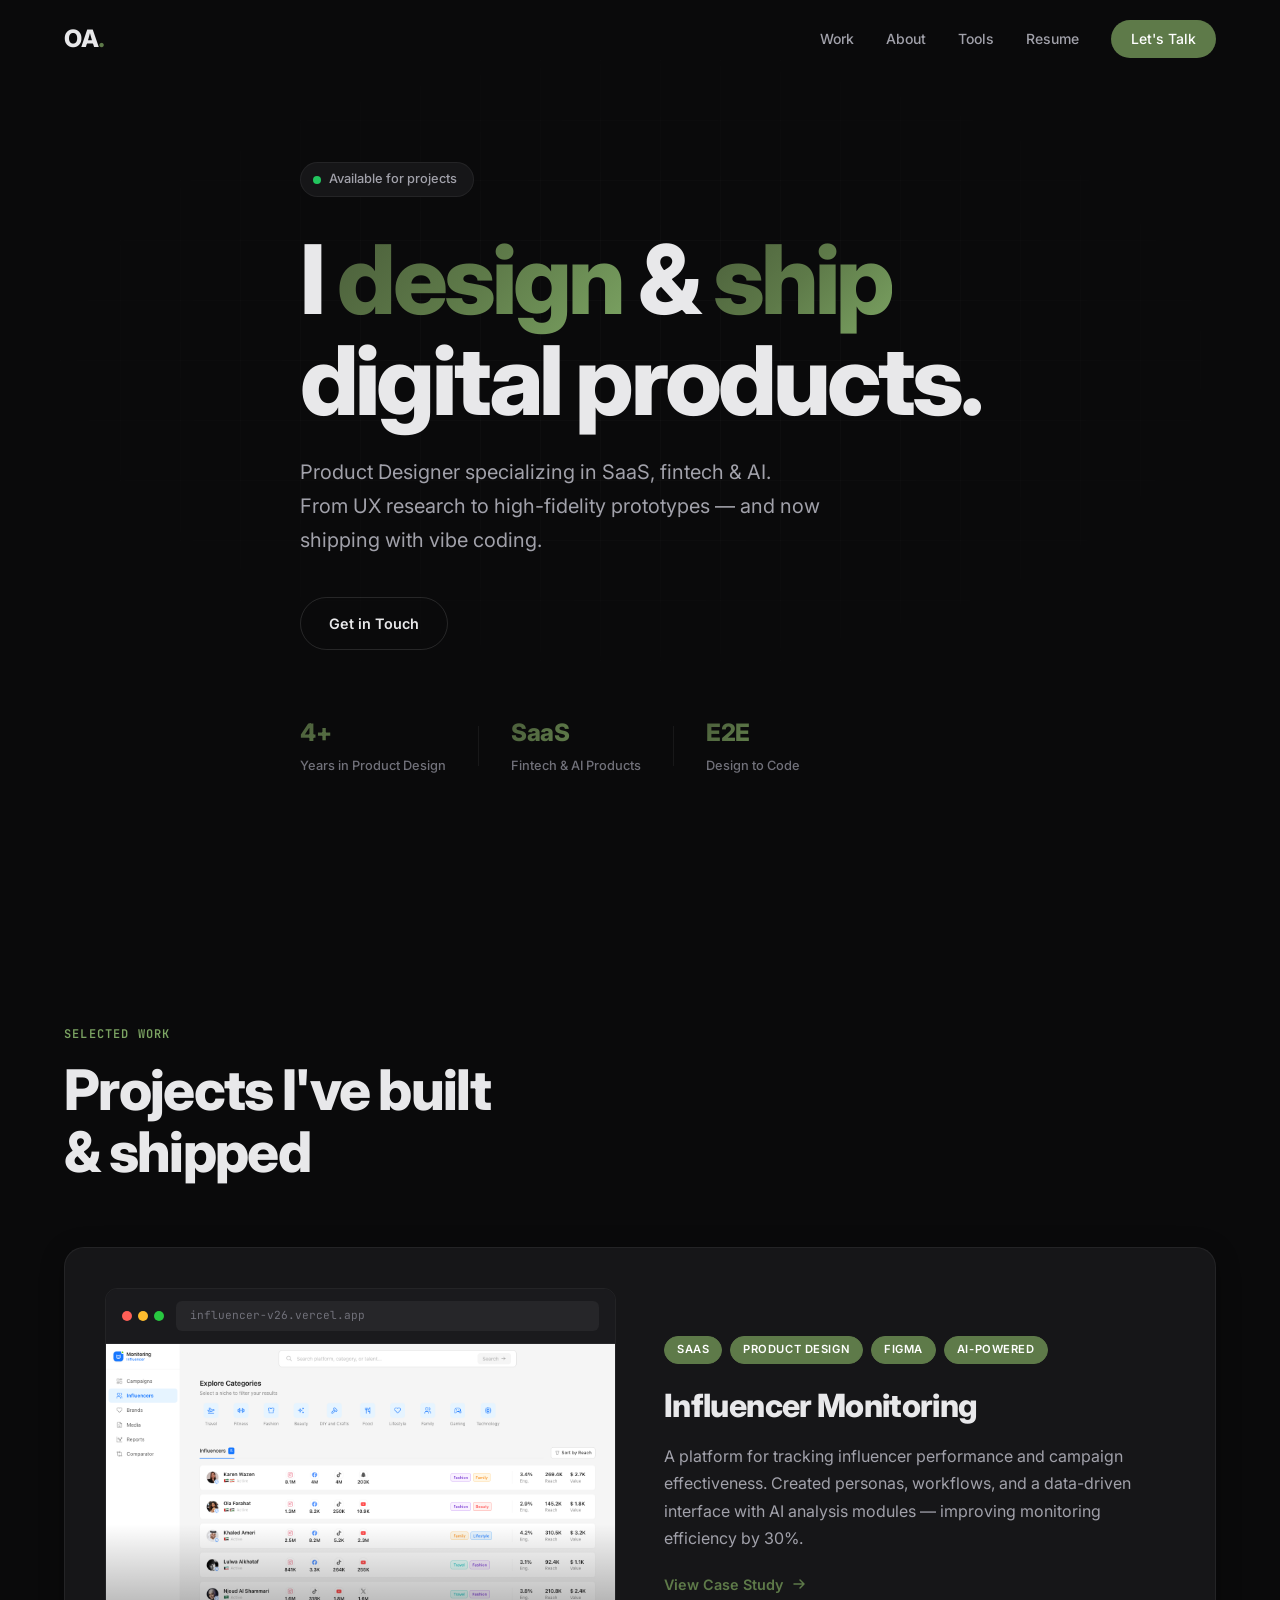
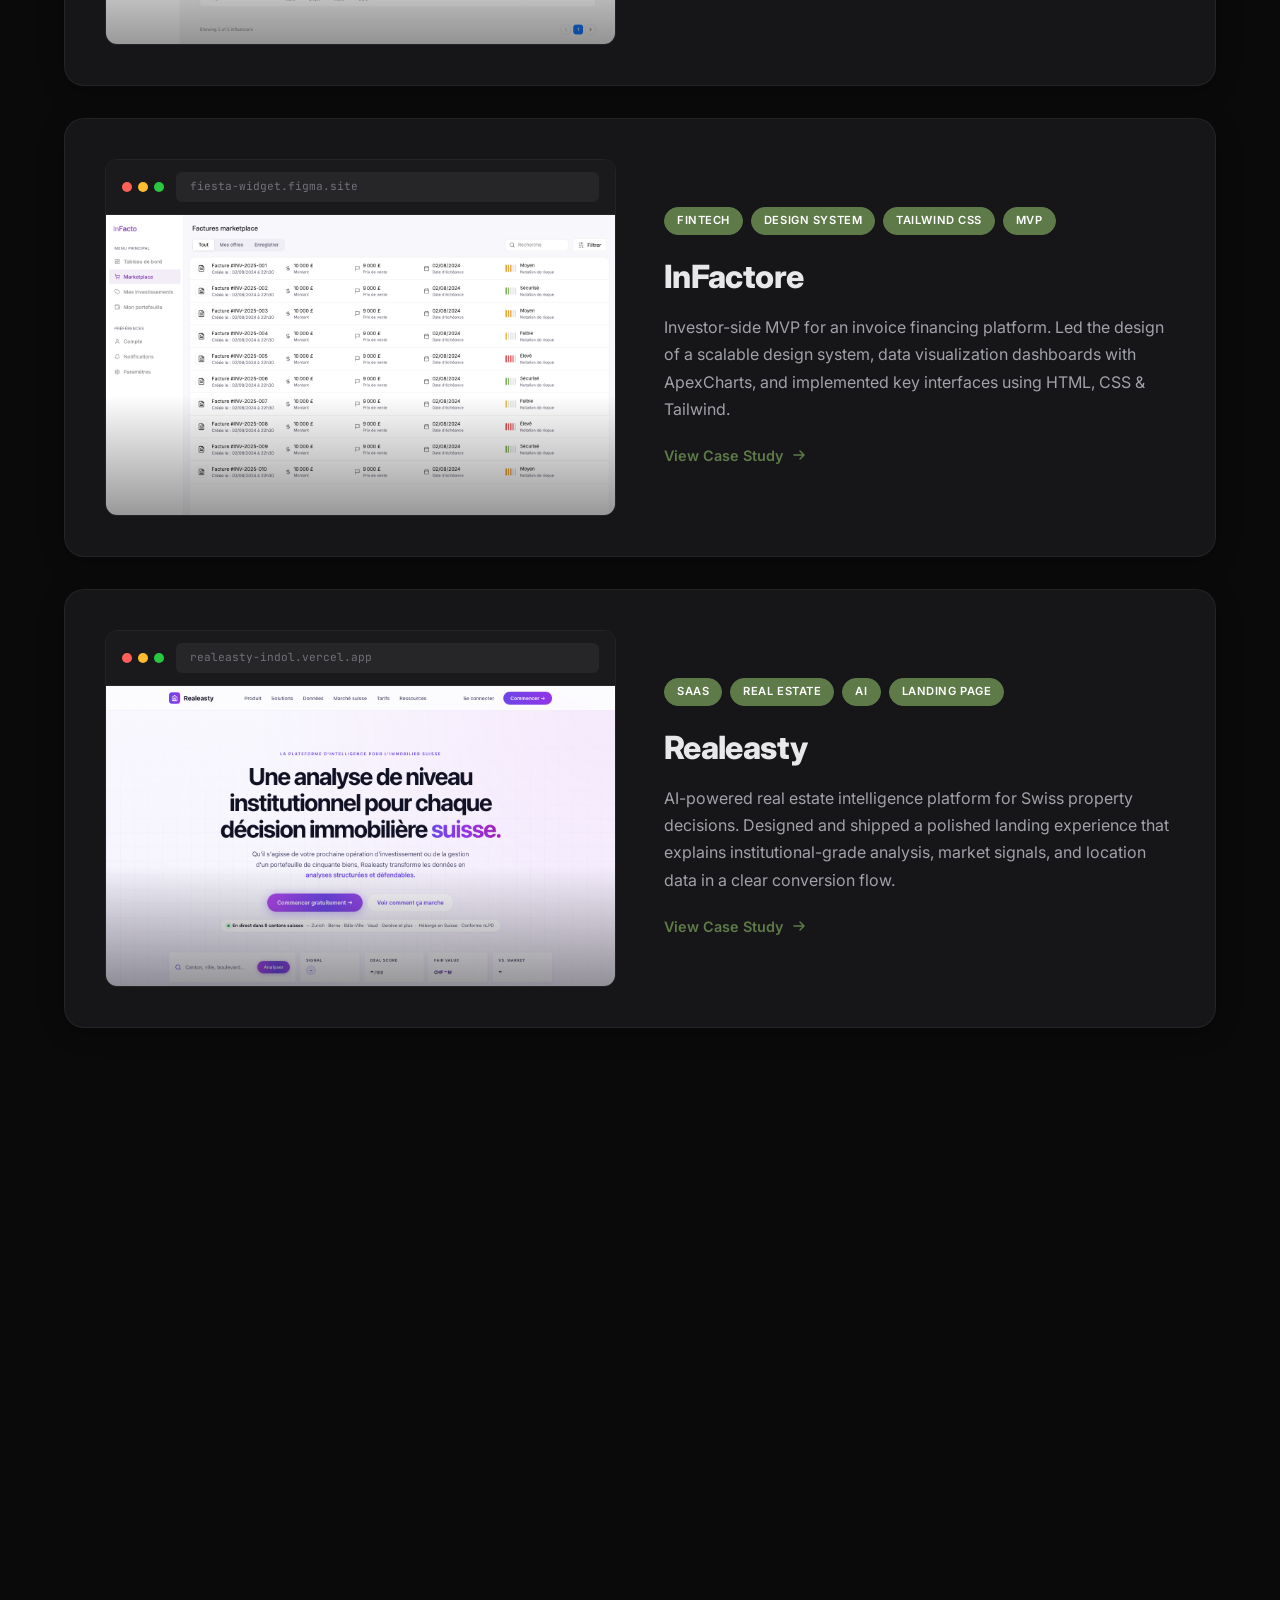
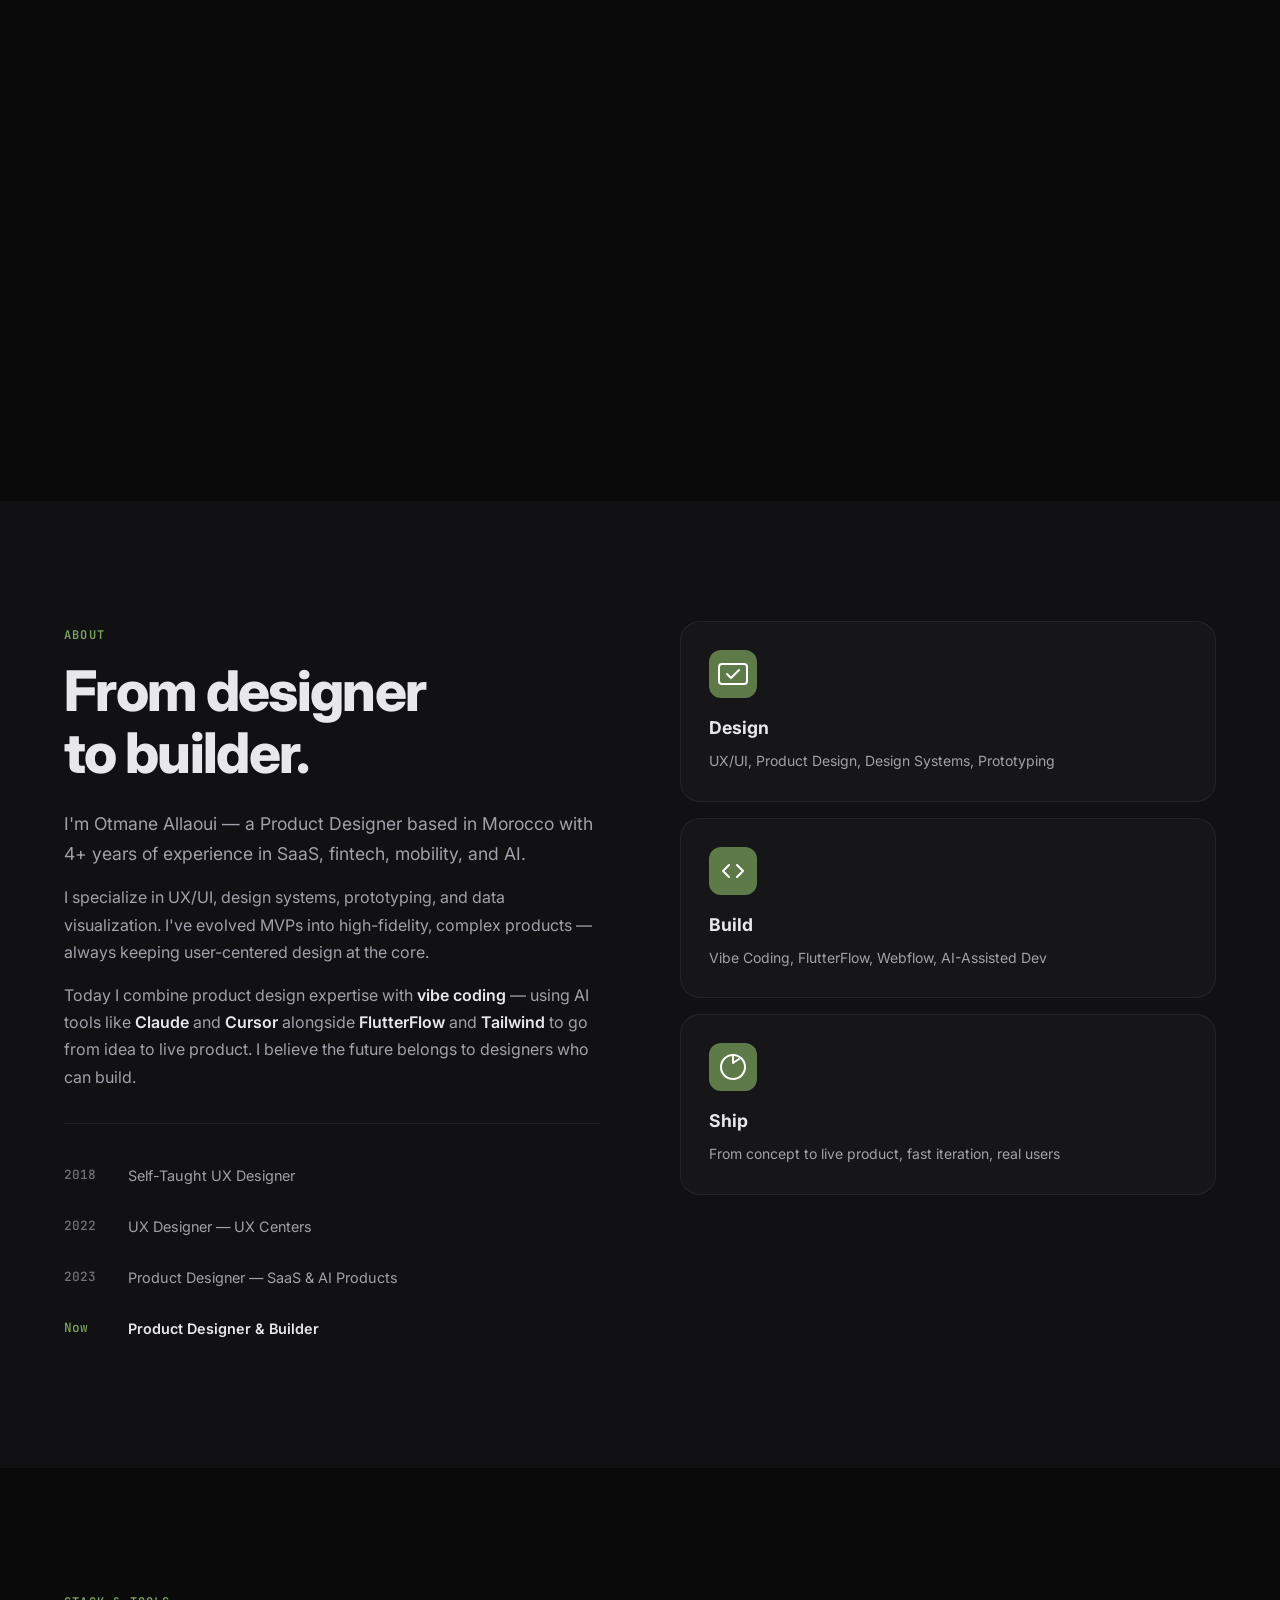
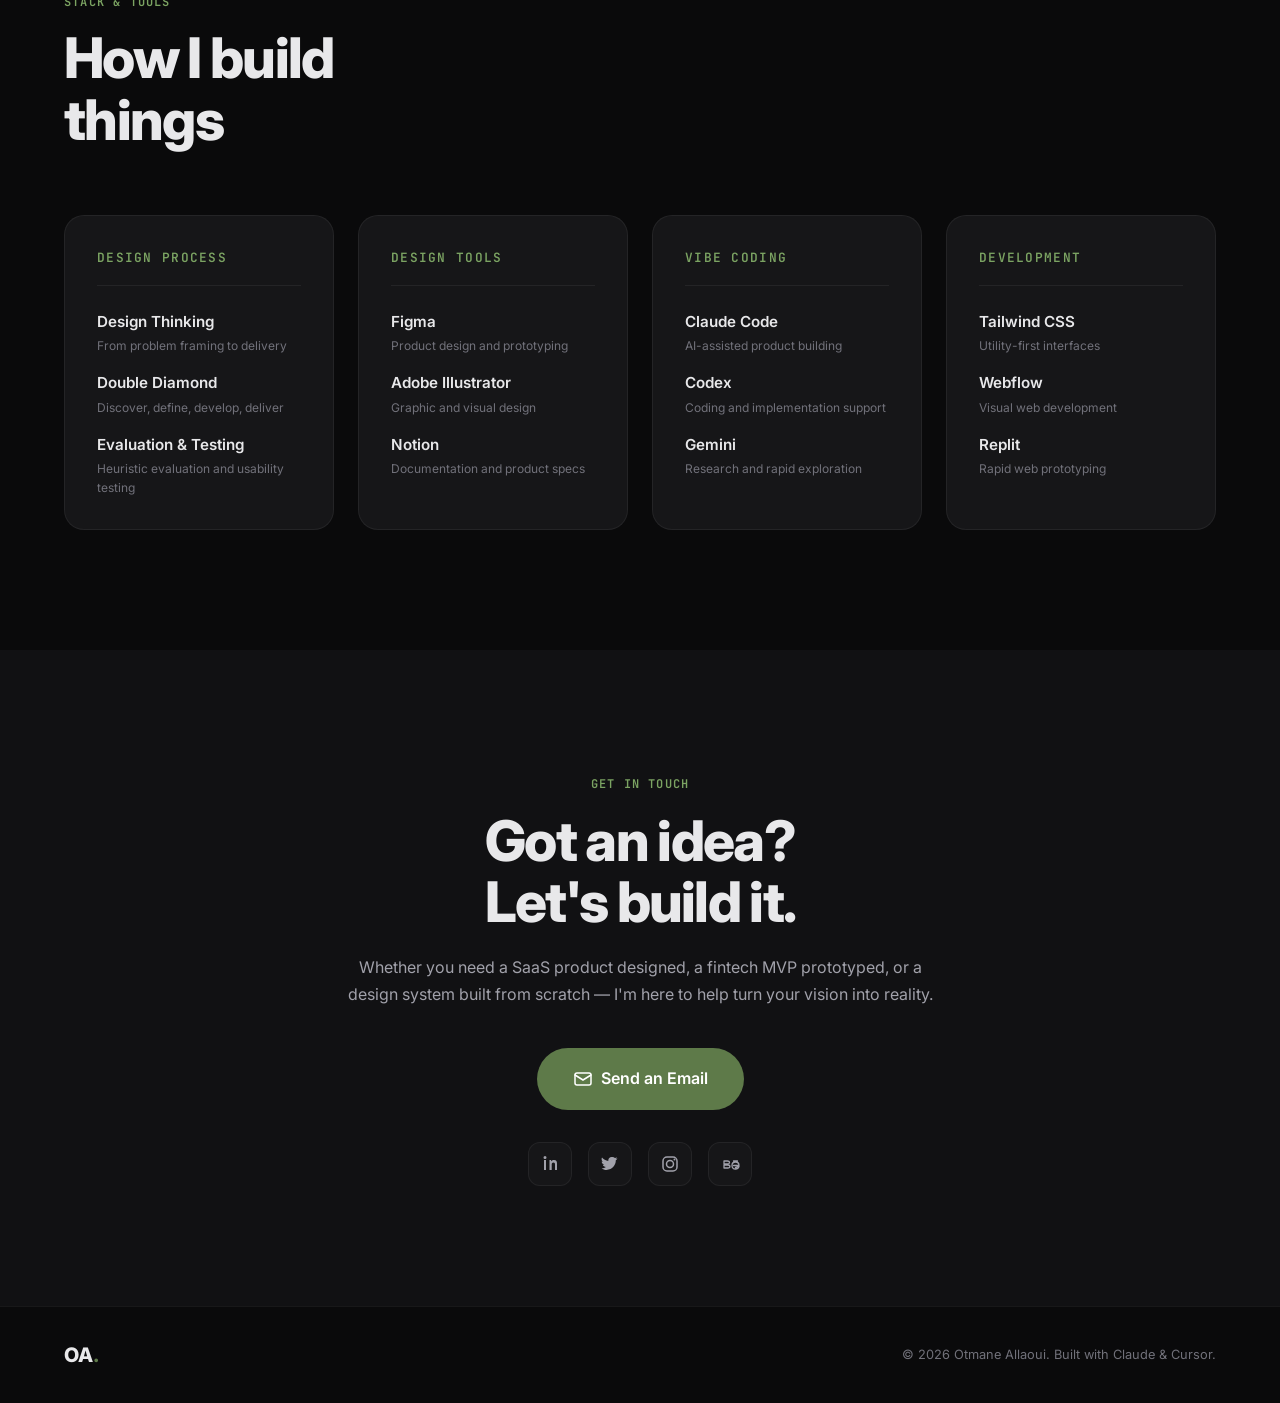
==== commit 229fcd29: "Update resume and simplify portfolio language" ====
--- a/index.html
+++ b/index.html
@@ -72,7 +72,7 @@
     <link rel="preconnect" href="https://fonts.googleapis.com">
     <link rel="preconnect" href="https://fonts.gstatic.com" crossorigin>
     <link href="https://fonts.googleapis.com/css2?family=Inter:wght@300;400;500;600;700;800&family=JetBrains+Mono:wght@400;500&display=swap" rel="stylesheet">
-    <link rel="stylesheet" href="styles.css?v=language-switch-1">
+    <link rel="stylesheet" href="styles.css?v=english-only-1">
 
     <!-- Google Analytics (GA4) — Replace G-G1472X1V0Q with your Measurement ID -->
     <script async src="https://www.googletagmanager.com/gtag/js?id=G-G1472X1V0Q"></script>
@@ -142,7 +142,6 @@
                 From UX research to high-fidelity prototypes — and now shipping with vibe coding.
             </p>
             <div class="hero-actions" data-animate="fade-up" data-delay="300">
-                <a href="assets/otmane-allaoui-cv-en.pdf" class="btn btn-primary" download>Download Resume</a>
                 <a href="#contact" class="btn btn-ghost">Get in Touch</a>
             </div>
             <div class="hero-stats" data-animate="fade-up" data-delay="400">
@@ -481,6 +480,6 @@
         </div>
     </footer>
 
-    <script src="script.js?v=language-switch-1" defer></script>
+    <script src="script.js?v=english-only-1" defer></script>
 </body>
 </html>
--- a/styles.css
+++ b/styles.css
@@ -50,34 +50,6 @@
 img { max-width: 100%; display: block; }
 button { background: none; border: none; cursor: pointer; font: inherit; color: inherit; }
 
-.language-switcher {
-    position: fixed;
-    right: 20px;
-    bottom: 20px;
-    z-index: 150;
-    display: inline-flex;
-    gap: 3px;
-    padding: 4px;
-    border: 1px solid var(--border-hover);
-    border-radius: var(--radius-full);
-    background: rgba(17,17,19,.9);
-    box-shadow: var(--shadow);
-    backdrop-filter: blur(16px);
-    -webkit-backdrop-filter: blur(16px);
-}
-
-.language-switcher button {
-    min-width: 42px;
-    padding: 8px 10px;
-    border-radius: var(--radius-full);
-    color: var(--text-muted);
-    font: 600 .72rem var(--font-mono);
-    letter-spacing: .06em;
-    transition: color var(--transition), background var(--transition);
-}
-
-.language-switcher button:hover { color: var(--text); }
-.language-switcher button.active { color: white; background: var(--accent); }
 
 ::selection {
     background: var(--accent);
@@ -1074,9 +1046,13 @@
 .resume-project-list a:hover strong { color: var(--accent-light); }
 .resume-skills { display: flex; flex-wrap: wrap; gap: 8px; margin-top: 20px; }
 .resume-skills span { padding: 8px 11px; border: 1px solid var(--border); border-radius: var(--radius-full); color: var(--text-secondary); font-size: 0.8rem; }
+.resume-skill-group { margin-top: 28px; }
+.resume-skill-group h3 { margin-bottom: 8px; font-size: 1rem; }
+.resume-skill-group p { color: var(--text-secondary); }
 .resume-education { display: grid; gap: 16px; margin-top: 20px; }
 .resume-education p { display: flex; justify-content: space-between; gap: 20px; color: var(--text-secondary); }
 .resume-education span { color: var(--text-muted); text-align: right; }
+.resume-education small { display: block; margin-top: 6px; color: var(--text-muted); line-height: 1.6; }
 
 .case-meta {
     display: flex;
@@ -1759,7 +1735,6 @@
 }
 
 @media (max-width: 480px) {
-    .language-switcher { right: 12px; bottom: 12px; }
     .hero h1 { font-size: 2rem; }
     .section-header h2,
     .case-block h2,
